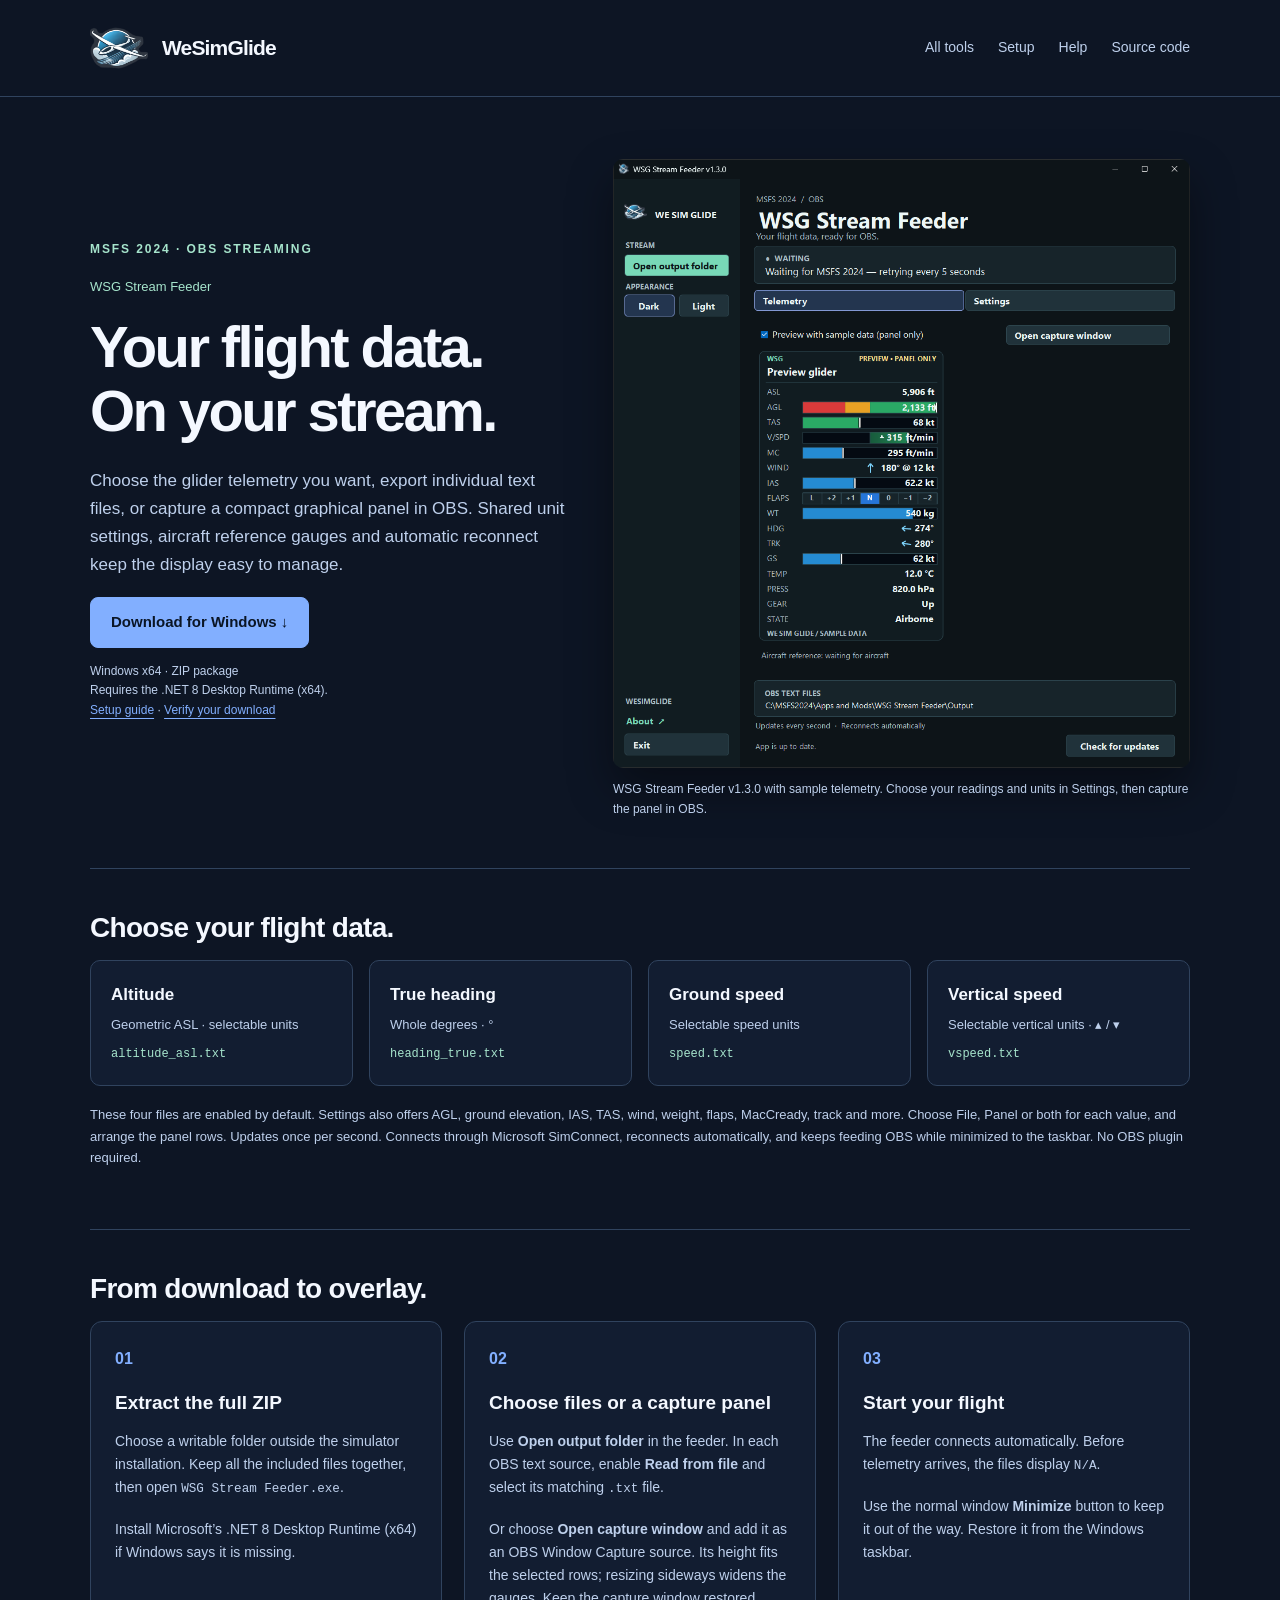
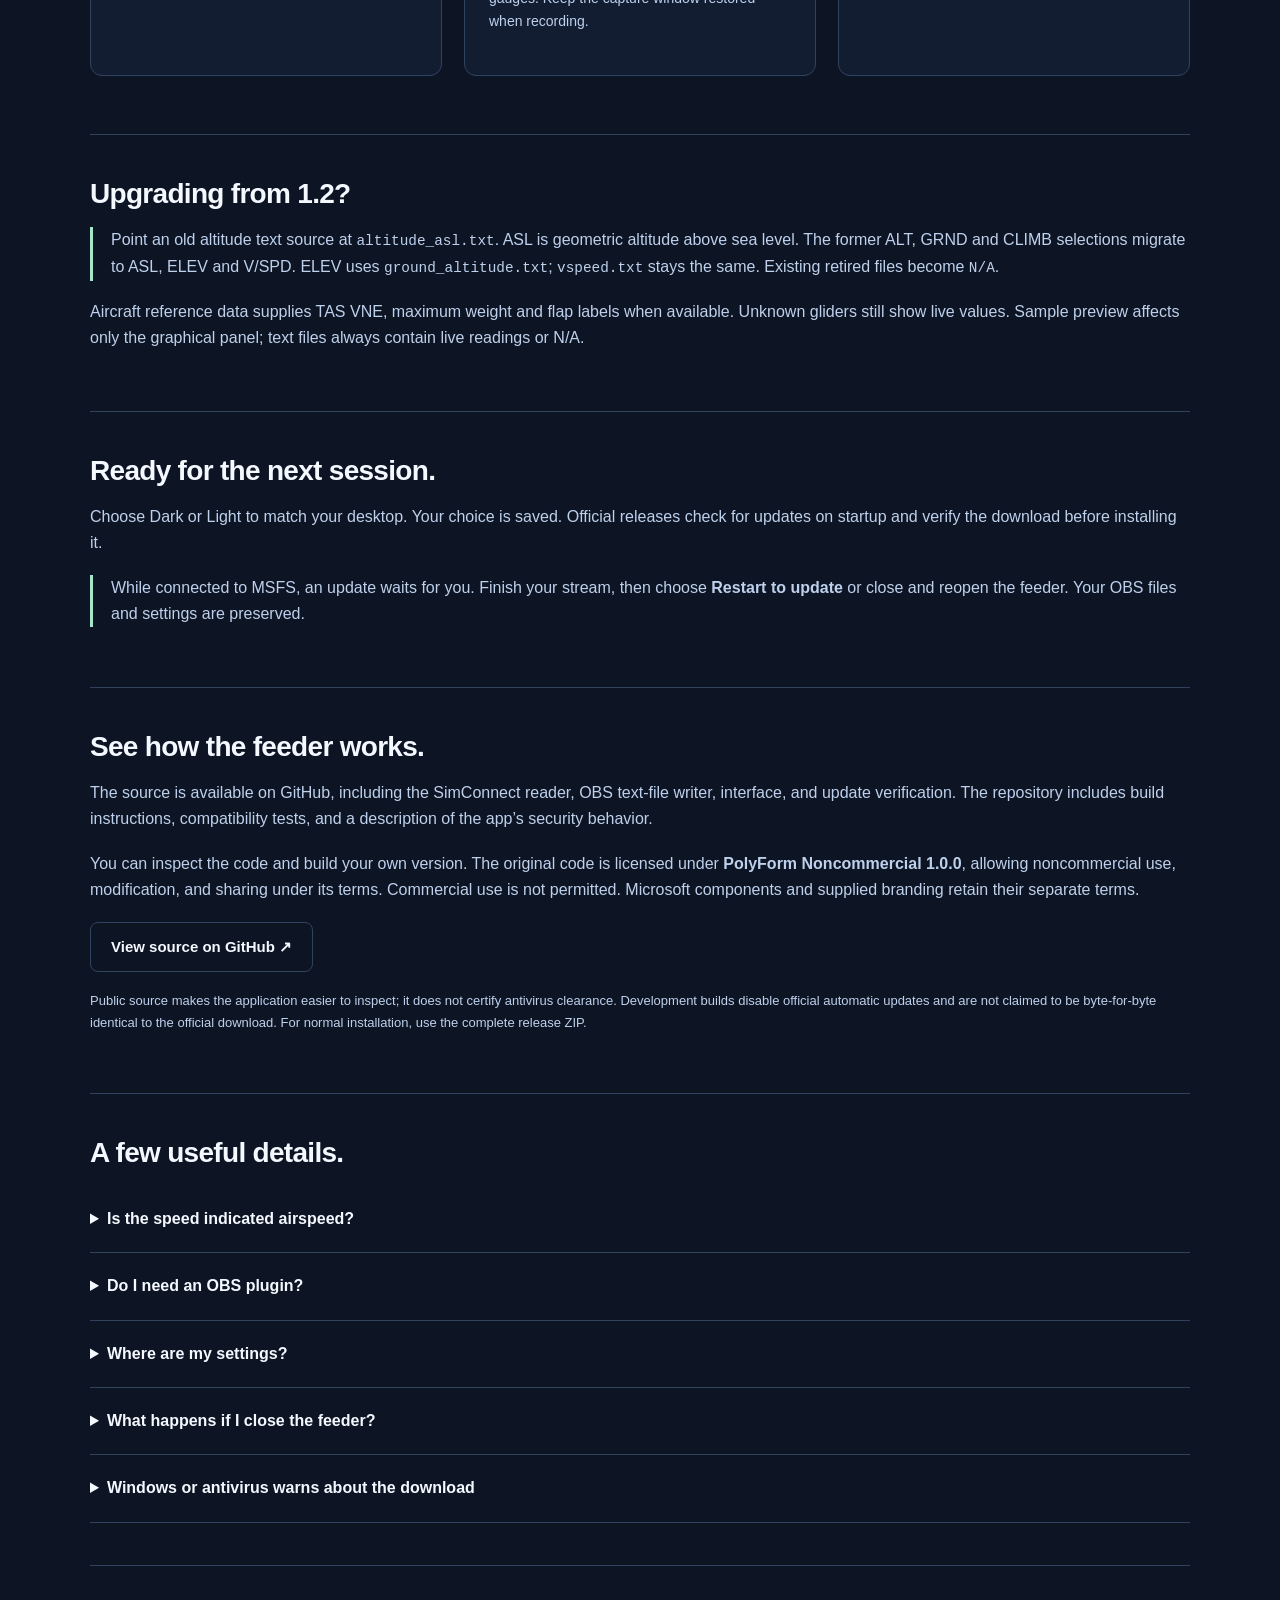
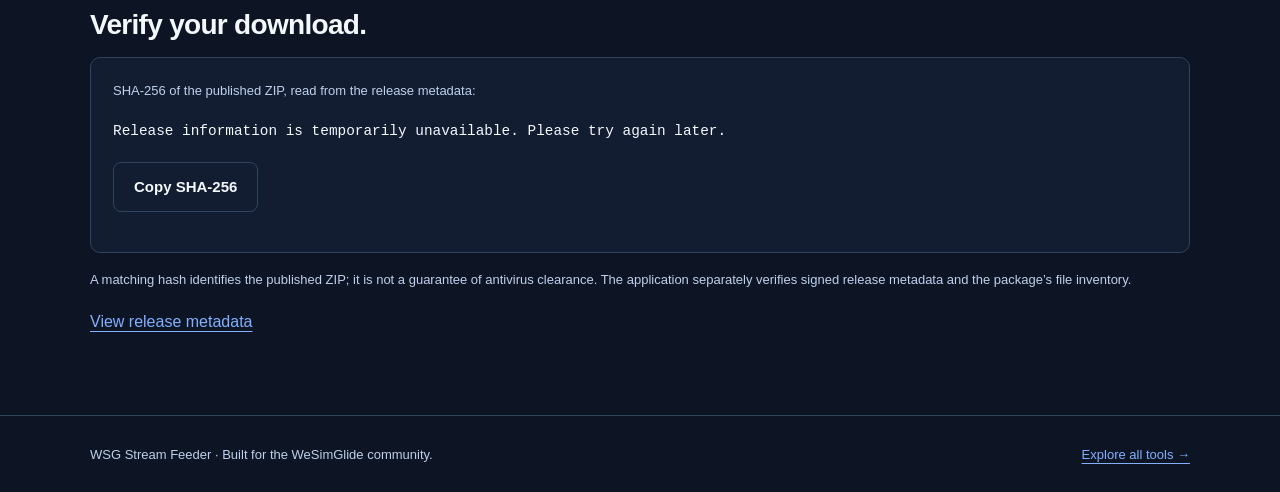
==== web/WSG-Stream-Feeder.html @ 8b00c579 "Refresh website screenshot for WSG Stream Feeder 1.3.0" ====
<!doctype html>
<html lang="en">
<head>
  <meta charset="utf-8"><meta name="viewport" content="width=device-width,initial-scale=1">
  <meta name="description" content="WSG Stream Feeder reads selectable MSFS 2024 glider telemetry for OBS text files or a compact capture panel. Windows x64, Dark/Light themes, and signed automatic updates.">
  <meta name="theme-color" content="#0d1524"><title>WSG Stream Feeder · WeSimGlide</title>
  <link rel="stylesheet" href="tools.css"><script src="feeder.js" defer></script>
</head>
<body>
  <a class="skip" href="#main">Skip to content</a>
  <header><div class="wrap topbar"><a class="brand" href="https://wesimglide.org/"><img src="assets/wsg-logo.png" alt="" width="58" height="46">WeSimGlide</a><nav class="nav" aria-label="Main"><a href="index.html">All tools</a><a href="#setup">Setup</a><a href="#help">Help</a><a href="#source">Source code</a></nav></div></header>
  <main id="main" class="wrap">
    <section class="hero"><div><p class="eyebrow">MSFS 2024 · OBS streaming</p><p class="release" id="release-version">WSG Stream Feeder</p><h1>Your flight data.<br>On your stream.</h1><p class="lead">Choose the glider telemetry you want, export individual text files, or capture a compact graphical panel in OBS. Shared unit settings, aircraft reference gauges and automatic reconnect keep the display easy to manage.</p><a class="button" href="WSG-Stream-Feeder.zip" download>Download for Windows ↓</a><p class="download-meta">Windows x64 · <span id="release-size">ZIP package</span><br>Requires the .NET 8 Desktop Runtime (x64).<br><a href="#setup">Setup guide</a> · <a href="#verify">Verify your download</a></p></div><figure><img src="assets/wsg-stream-feeder.png" alt="WSG Stream Feeder v1.3.0 in dark mode displaying sample glider telemetry and gauges" width="1004" height="1060"><figcaption class="caption">WSG Stream Feeder v1.3.0 with sample telemetry. Choose your readings and units in Settings, then capture the panel in OBS.</figcaption></figure></section>
    <section class="section" aria-labelledby="values-title"><h2 id="values-title">Choose your flight data.</h2><div class="metrics"><div class="metric"><strong>Altitude</strong><span>Geometric ASL · selectable units</span><code>altitude_asl.txt</code></div><div class="metric"><strong>True heading</strong><span>Whole degrees · °</span><code>heading_true.txt</code></div><div class="metric"><strong>Ground speed</strong><span>Selectable speed units</span><code>speed.txt</code></div><div class="metric"><strong>Vertical speed</strong><span>Selectable vertical units · ▴ / ▾</span><code>vspeed.txt</code></div></div><p class="small" style="margin-top:18px">These four files are enabled by default. Settings also offers AGL, ground elevation, IAS, TAS, wind, weight, flaps, MacCready, track and more. Choose File, Panel or both for each value, and arrange the panel rows. Updates once per second. Connects through Microsoft SimConnect, reconnects automatically, and keeps feeding OBS while minimized to the taskbar. No OBS plugin required.</p></section>
    <section class="section" id="setup"><h2>From download to overlay.</h2><ol class="steps"><li><h3>Extract the full ZIP</h3><p>Choose a writable folder outside the simulator installation. Keep all the included files together, then open <code>WSG Stream Feeder.exe</code>.</p><p>Install Microsoft’s .NET 8 Desktop Runtime (x64) if Windows says it is missing.</p></li><li><h3>Choose files or a capture panel</h3><p>Use <strong>Open output folder</strong> in the feeder. In each OBS text source, enable <strong>Read from file</strong> and select its matching <code>.txt</code> file.</p><p>Or choose <strong>Open capture window</strong> and add it as an OBS Window Capture source. Its height fits the selected rows; resizing sideways widens the gauges. Keep the capture window restored when recording.</p></li><li><h3>Start your flight</h3><p>The feeder connects automatically. Before telemetry arrives, the files display <code>N/A</code>.</p><p>Use the normal window <strong>Minimize</strong> button to keep it out of the way. Restore it from the Windows taskbar.</p></li></ol></section>
    <section class="section"><h2>Upgrading from 1.2?</h2><p class="notice">Point an old altitude text source at <code>altitude_asl.txt</code>. ASL is geometric altitude above sea level. The former ALT, GRND and CLIMB selections migrate to ASL, ELEV and V/SPD. ELEV uses <code>ground_altitude.txt</code>; <code>vspeed.txt</code> stays the same. Existing retired files become <code>N/A</code>.</p><p class="muted">Aircraft reference data supplies TAS VNE, maximum weight and flap labels when available. Unknown gliders still show live values. Sample preview affects only the graphical panel; text files always contain live readings or N/A.</p></section>
    <section class="section"><h2>Ready for the next session.</h2><p class="muted">Choose Dark or Light to match your desktop. Your choice is saved. Official releases check for updates on startup and verify the download before installing it.</p><p class="notice">While connected to MSFS, an update waits for you. Finish your stream, then choose <strong>Restart to update</strong> or close and reopen the feeder. Your OBS files and settings are preserved.</p></section>
    <section class="section" id="source" aria-labelledby="source-title"><h2 id="source-title">See how the feeder works.</h2><p class="muted">The source is available on GitHub, including the SimConnect reader, OBS text-file writer, interface, and update verification. The repository includes build instructions, compatibility tests, and a description of the app’s security behavior.</p><p class="muted">You can inspect the code and build your own version. The original code is licensed under <strong>PolyForm Noncommercial 1.0.0</strong>, allowing noncommercial use, modification, and sharing under its terms. Commercial use is not permitted. Microsoft components and supplied branding retain their separate terms.</p><p><a class="button secondary" href="https://github.com/siglr/WSGStreamFeeder">View source on GitHub ↗</a></p><p class="small">Public source makes the application easier to inspect; it does not certify antivirus clearance. Development builds disable official automatic updates and are not claimed to be byte-for-byte identical to the official download. For normal installation, use the complete release ZIP.</p></section>
    <section class="section" id="help"><h2>A few useful details.</h2><details><summary>Is the speed indicated airspeed?</summary><p><code>speed.txt</code> is ground speed. IAS and TAS have their own selectable exports and gauges. Units are configurable. ASL is geometric altitude above sea level; heading is true, not magnetic.</p></details><details><summary>Do I need an OBS plugin?</summary><p>No. For individual text sources, enable <strong>Read from file</strong>, and select the matching files in the feeder’s Output folder.</p></details><details><summary>Where are my settings?</summary><p>Output defaults to an <code>Output</code> subfolder beside the EXE. For another location, copy <code>settings.example.json</code> to <code>settings.json</code> and edit <code>OutputDirectory</code>. Relative paths are resolved beside the application. Update the OBS file sources to match.</p></details><details><summary>What happens if I close the feeder?</summary><p>Exit stops telemetry and writes <code>N/A</code> to enabled files. Minimizing to the taskbar keeps it running. If MSFS closes, the feeder waits for it to return.</p></details><details><summary>Windows or antivirus warns about the download</summary><p>The application does not currently carry an Authenticode publisher certificate. Its signed updates verify release authenticity, but they do not provide Windows publisher reputation. Keep protection enabled, check the exact detection and release hash, and contact WeSimGlide if the file is flagged.</p></details></section>
    <section class="section" id="verify"><h2>Verify your download.</h2><div class="hash-box"><p class="small">SHA-256 of the published ZIP, read from the release metadata:</p><code id="release-hash">Release information is loading…</code><button class="button secondary" id="copy-hash" type="button" disabled>Copy SHA-256</button><p class="small" id="copy-status" aria-live="polite"></p></div><p class="small" style="margin-top:16px">A matching hash identifies the published ZIP; it is not a guarantee of antivirus clearance. The application separately verifies signed release metadata and the package’s file inventory.</p><p><a href="WSG-Stream-Feeder.version.json">View release metadata</a></p></section>
  </main>
  <footer><div class="wrap footer-inner"><p>WSG Stream Feeder · Built for the WeSimGlide community.</p><a href="index.html">Explore all tools →</a></div></footer>
</body></html>
---- web/tools.css ----
:root{color-scheme:dark;--bg:#0d1524;--panel:#121d31;--raised:#19273d;--text:#f4f8ff;--muted:#bed0ec;--line:#30435e;--blue:#82afff;--mint:#a6e4cc}*{box-sizing:border-box}body{margin:0;background:var(--bg);color:var(--text);font:16px/1.65 "Segoe UI",Arial,sans-serif}a{color:var(--blue);text-underline-offset:4px}a:hover{color:#b5d0ff}a:focus-visible,button:focus-visible,summary:focus-visible{outline:3px solid var(--mint);outline-offset:5px}button{font:inherit;cursor:pointer}.wrap{max-width:1160px;margin:auto;padding:0 30px}.skip{position:absolute;top:-80px;left:16px;padding:10px;background:var(--blue);color:var(--bg);z-index:5}.skip:focus{top:10px}header{border-bottom:1px solid var(--line)}.topbar{min-height:96px;display:flex;align-items:center;justify-content:space-between;gap:24px}.brand{display:flex;align-items:center;gap:14px;color:var(--text);font-size:21px;font-weight:700;letter-spacing:-.04em;text-decoration:none}.brand img{width:58px;height:46px;object-fit:contain}.nav{display:flex;gap:24px;font-size:14px}.nav a{text-decoration:none;color:var(--muted)}.intro{padding:64px 0 40px;max-width:850px}.eyebrow{text-transform:uppercase;letter-spacing:.16em;font-size:12px;font-weight:700;color:var(--mint);margin:0 0 16px}h1{font-size:clamp(36px,5vw,58px);line-height:1.1;letter-spacing:-.045em;margin:0 0 24px}h2{font-size:28px;line-height:1.2;letter-spacing:-.025em;margin:0 0 16px}h3{font-size:19px;margin:0 0 12px}p{margin:0 0 18px}.lead{font-size:18px;color:var(--muted);max-width:720px}.muted,.caption{color:var(--muted)}.tool-grid{display:grid;grid-template-columns:1fr 1fr;gap:26px;padding-bottom:60px}.tool{border:1px solid var(--line);border-radius:16px;overflow:hidden;background:var(--panel);display:flex;flex-direction:column}.tool-image{background:#0a111d;padding:22px;display:flex;align-items:center;justify-content:center;aspect-ratio:1.32}.tool-image img{width:100%;height:100%;max-height:350px;object-fit:contain;filter:drop-shadow(0 14px 20px #0005)}.tool-copy{padding:28px;display:flex;flex-direction:column;flex:1}.tool-copy h2{font-size:27px}.tool-copy p{color:var(--muted)}.tool-copy .button{align-self:flex-start;margin-top:auto}.tag{display:inline-block;font-size:11px;font-weight:700;color:var(--mint);letter-spacing:.09em;text-transform:uppercase;margin-bottom:14px}.button{display:inline-flex;align-items:center;justify-content:center;gap:8px;background:var(--blue);border:1px solid var(--blue);border-radius:8px;padding:12px 20px;color:#0a1525;font-size:15px;font-weight:700;text-decoration:none}.button:hover{background:#a2c4ff;color:#0a1525}.button.secondary{background:transparent;color:var(--text);border-color:var(--line)}.button.secondary:hover{background:var(--raised)}.hero{display:grid;grid-template-columns:1fr 1.2fr;gap:42px;align-items:center;padding:62px 0 48px}.hero h1{font-size:clamp(36px,4.7vw,58px)}.hero .lead{font-size:17px}.hero figure{margin:0;min-width:0}.hero img{display:block;width:100%;height:auto;border-radius:10px;box-shadow:0 20px 45px #0006}.caption{font-size:12px;margin:12px 0 0}.release{font-size:13px;color:var(--mint);margin-bottom:18px}.download-meta{font-size:12px;margin-top:14px;color:var(--muted)}.section{padding:42px 0;border-top:1px solid var(--line)}.metrics{display:grid;grid-template-columns:repeat(4,1fr);gap:16px}.metric{background:var(--panel);border:1px solid var(--line);border-radius:10px;padding:20px}.metric strong{display:block;color:var(--text);font-size:17px}.metric span{display:block;color:var(--muted);font-size:13px;margin:4px 0}.metric code{color:var(--mint);font-size:12px}.steps{display:grid;grid-template-columns:repeat(3,1fr);gap:22px;list-style:none;padding:0;counter-reset:step}.steps li{padding:24px;border:1px solid var(--line);border-radius:12px;background:var(--panel);counter-increment:step}.steps li:before{content:"0" counter(step);display:block;color:var(--blue);font-weight:700;margin-bottom:14px}.steps p{font-size:14px;color:var(--muted)}code{font-family:Consolas,monospace;font-size:.9em;overflow-wrap:anywhere}details{border-bottom:1px solid var(--line)}summary{cursor:pointer;padding:20px 0;font-weight:600}details p{color:var(--muted);max-width:880px;padding:0 0 10px}.hash-box{padding:22px;background:var(--panel);border:1px solid var(--line);border-radius:10px}.hash-box code{display:block;margin:12px 0 18px;overflow-wrap:anywhere}.small{font-size:13px;color:var(--muted)}footer{border-top:1px solid var(--line);padding:28px 0;margin-top:20px;color:var(--muted);font-size:13px}.footer-inner{display:flex;justify-content:space-between;gap:24px}.footer-inner p{margin:0}.notice{border-left:3px solid var(--mint);padding-left:18px;color:var(--muted)}@media(max-width:850px){.hero{grid-template-columns:1fr;gap:30px}.hero figure{max-width:720px}.metrics{grid-template-columns:repeat(2,1fr)}.tool-image{padding:12px}.tool-copy{padding:22px}.steps{gap:14px}.steps li{padding:18px}}@media(max-width:620px){.wrap{padding:0 20px}.topbar{min-height:84px;gap:12px;flex-wrap:wrap;padding:12px 20px}.brand{font-size:19px}.brand img{width:44px;height:36px}.nav{gap:16px;font-size:12px}.intro{padding:42px 0 26px}.tool-grid,.steps{grid-template-columns:1fr}.tool-image{aspect-ratio:auto;padding:20px;min-height:220px}.tool-image img{max-height:330px}.hero{padding-top:40px}.footer-inner{display:block}.footer-inner a{display:inline-block;margin-top:12px}.metric{padding:14px}.metrics{gap:10px}.metric strong{font-size:15px}h2{font-size:25px}}
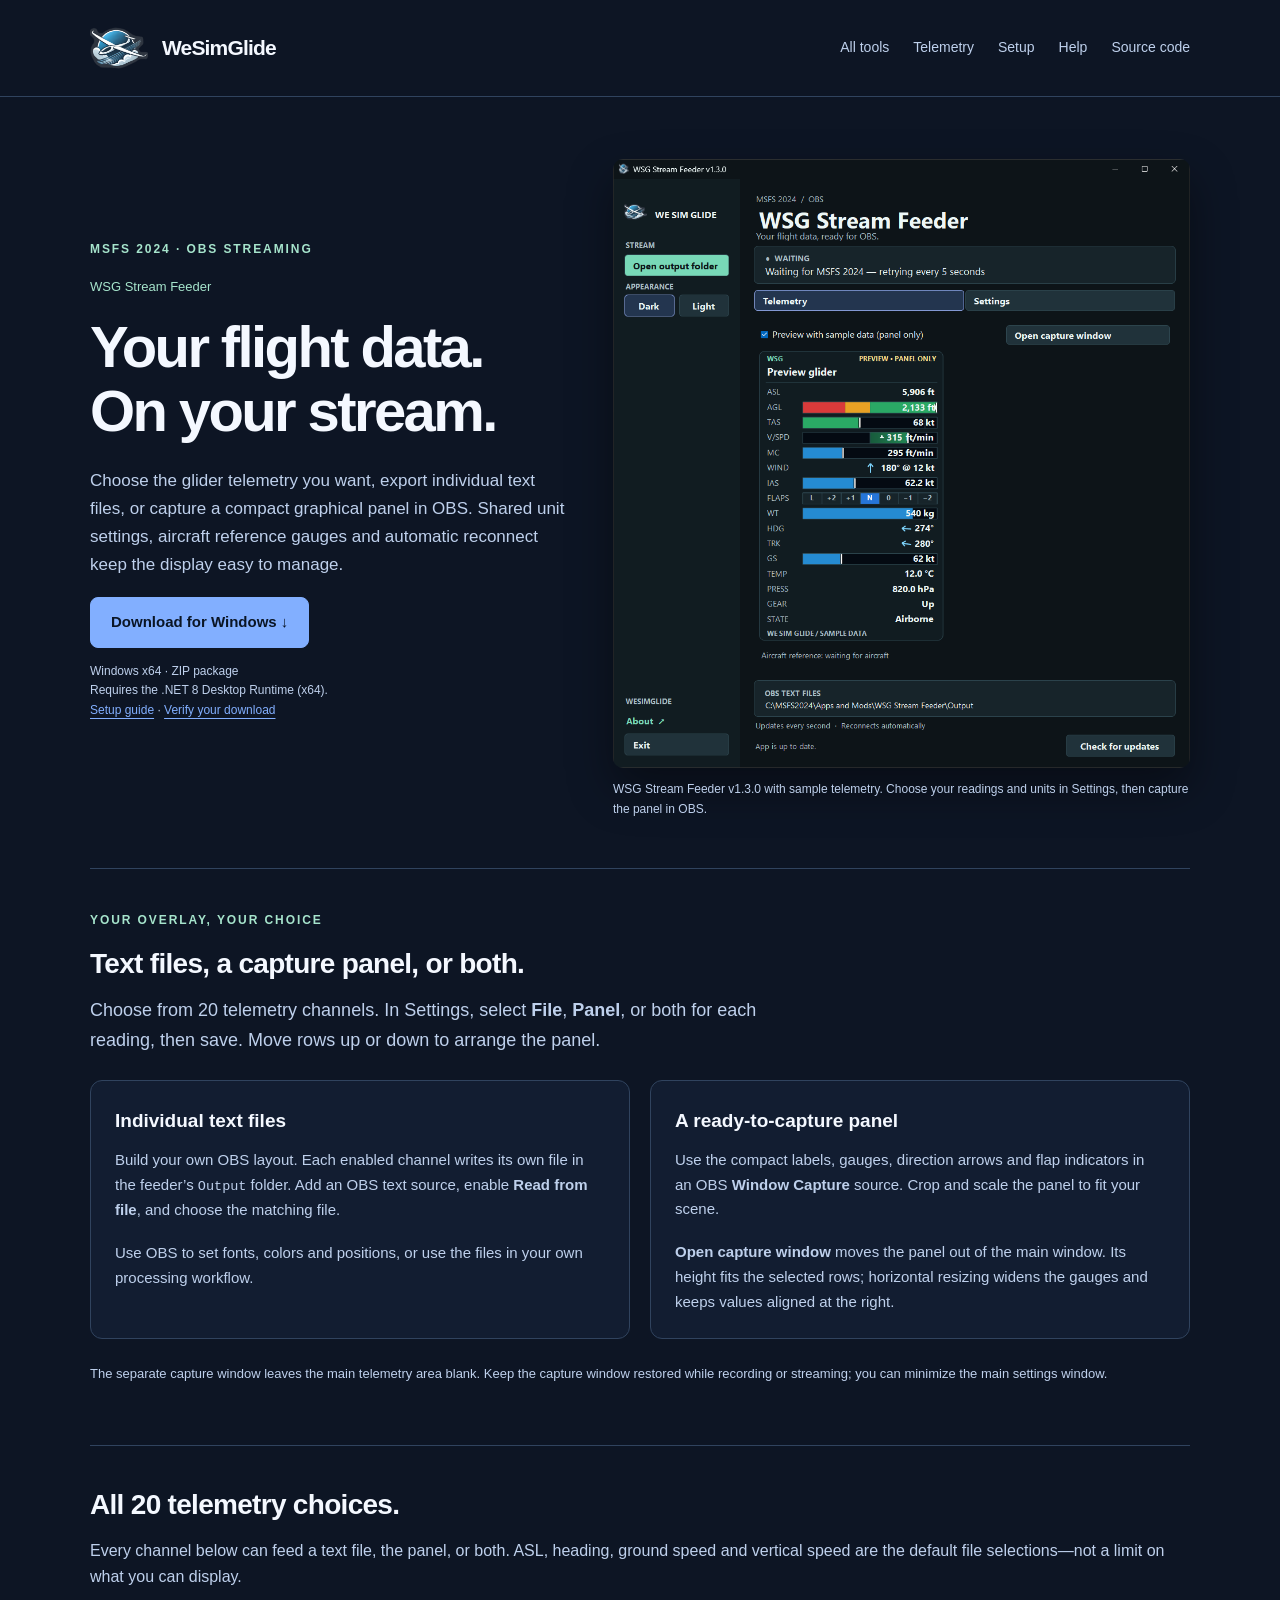
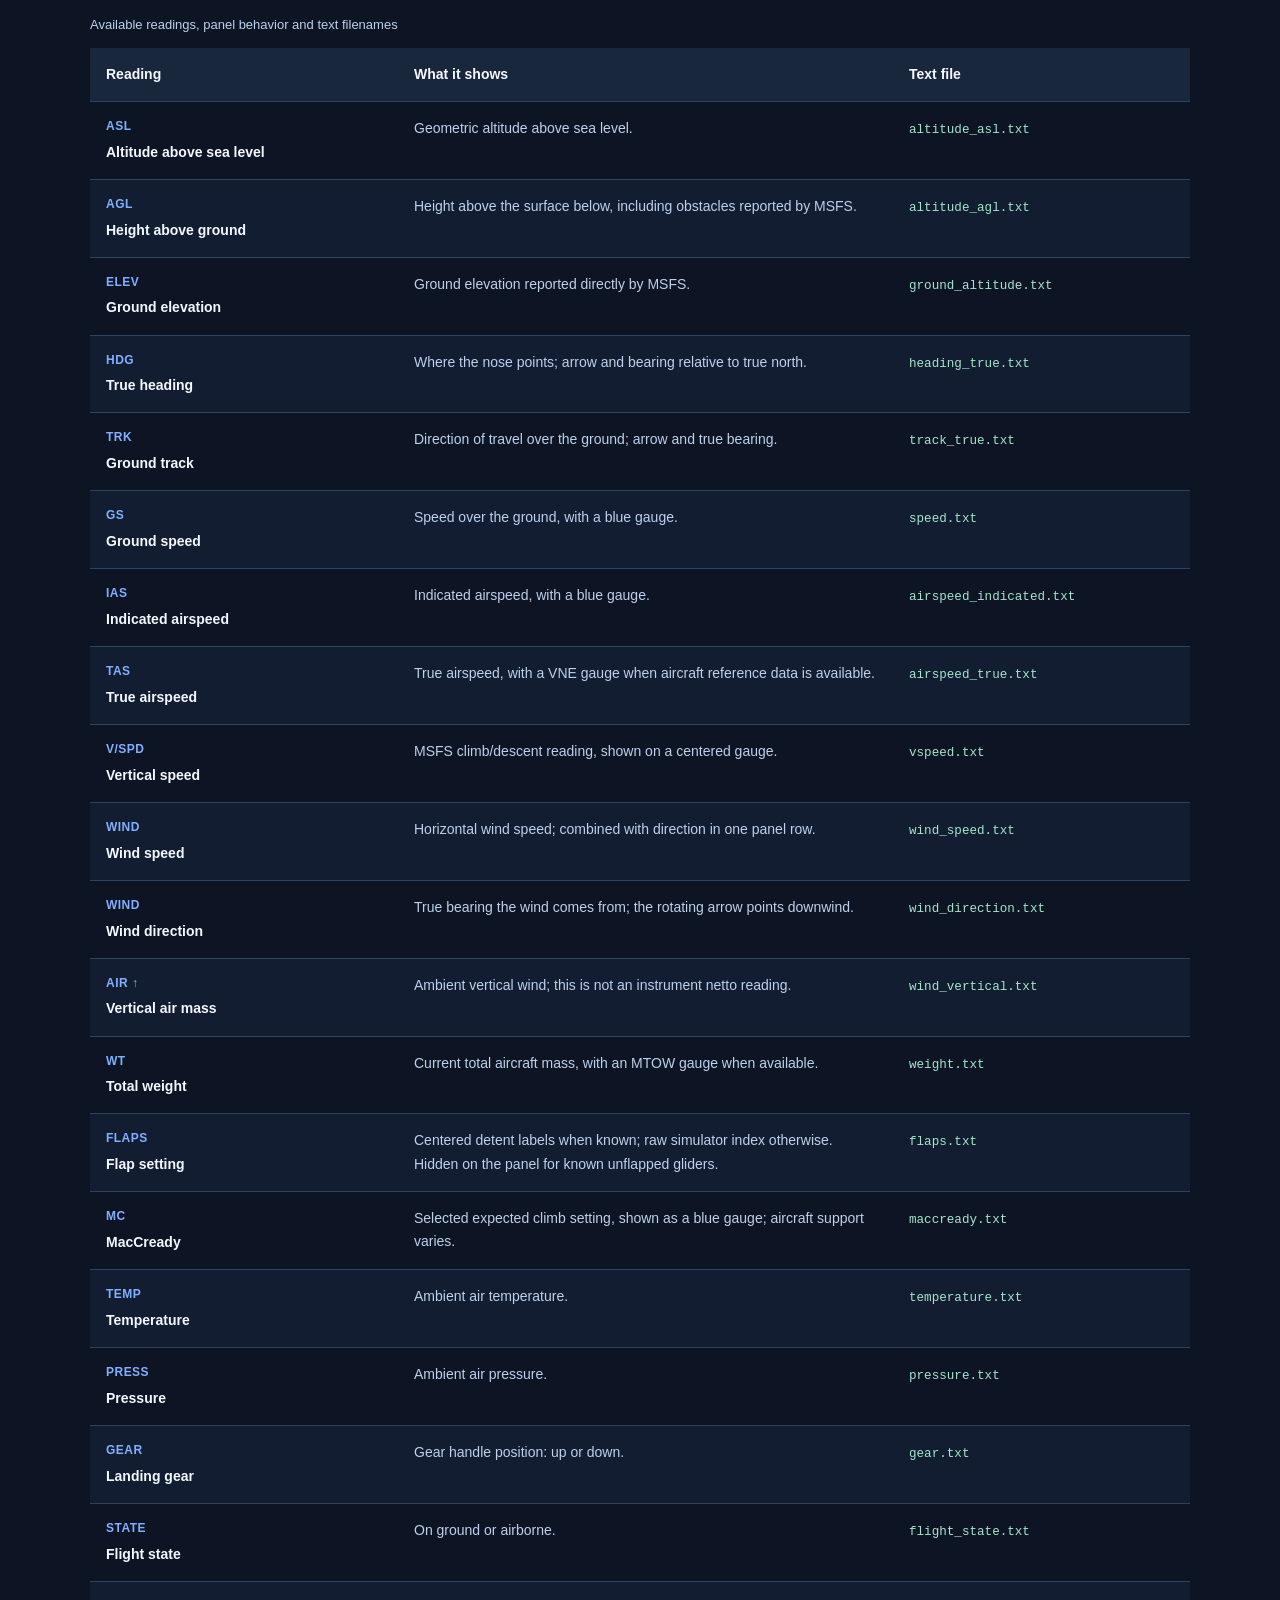
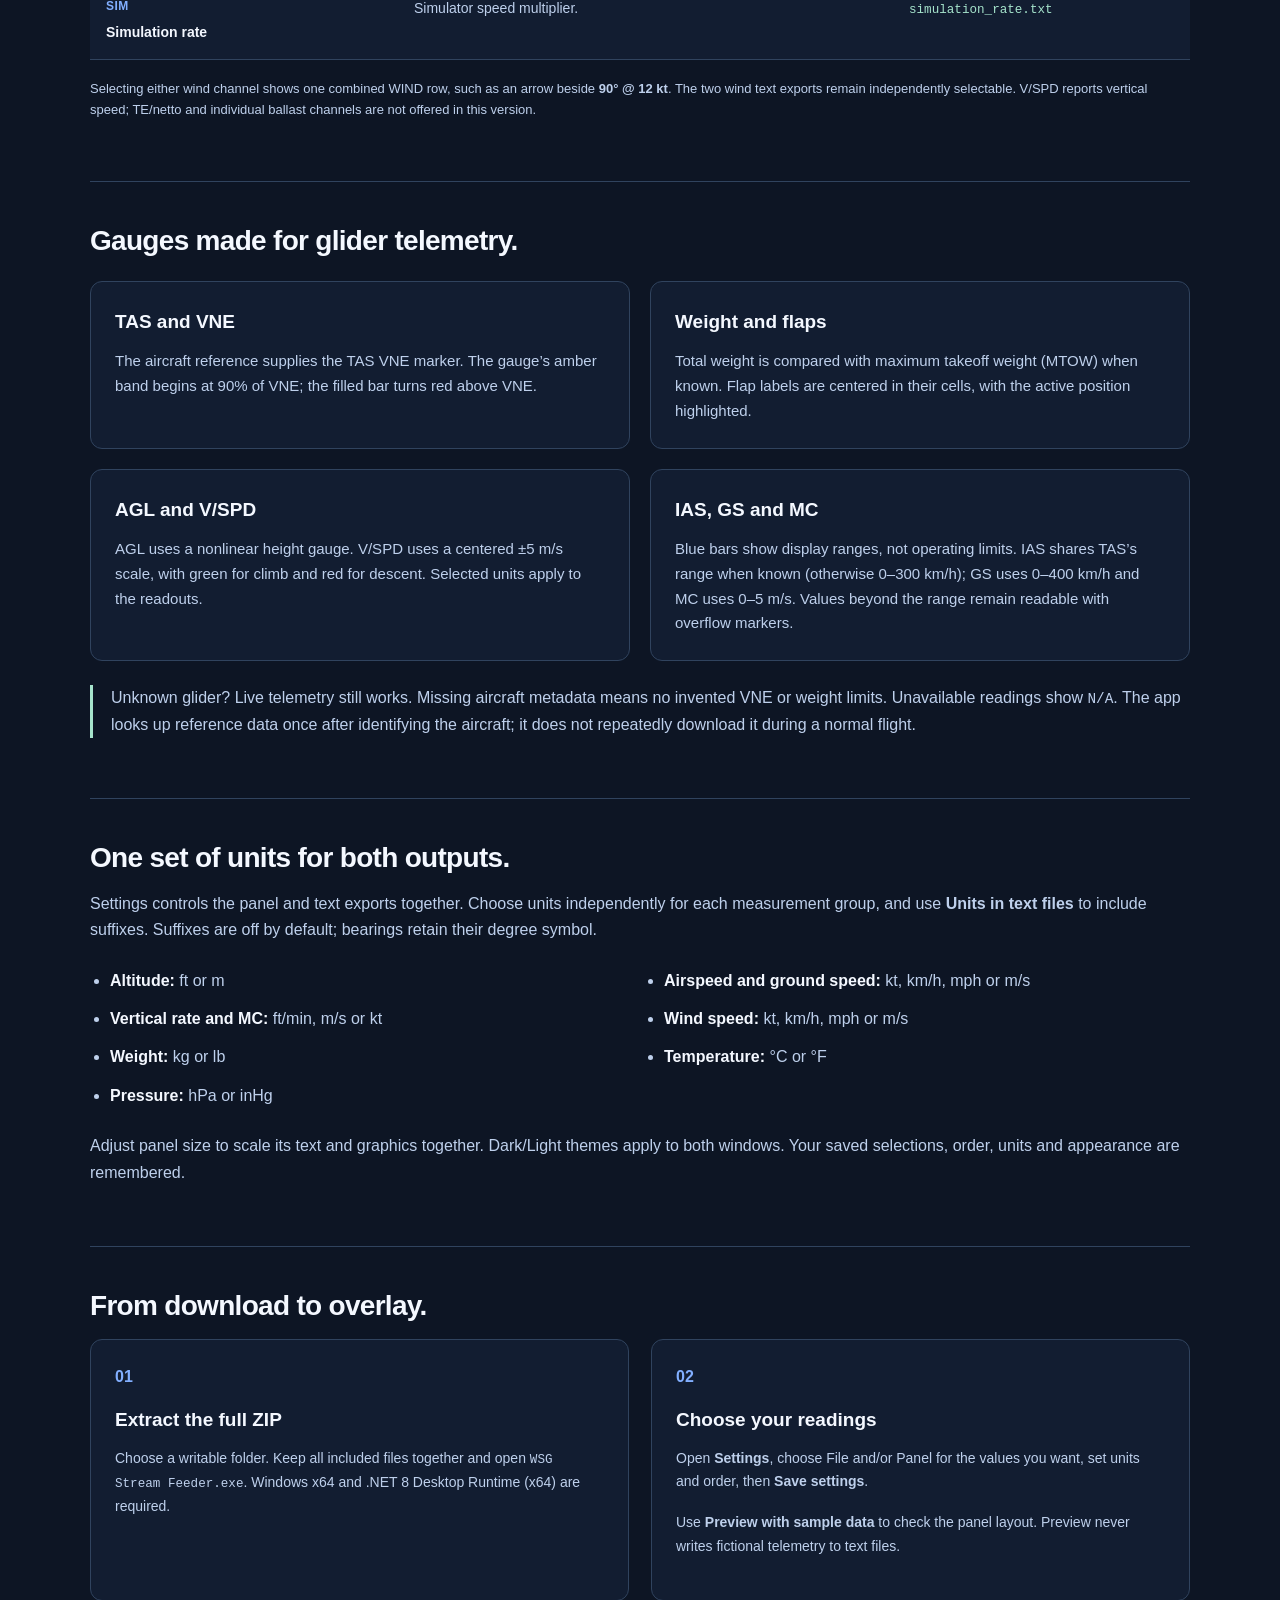
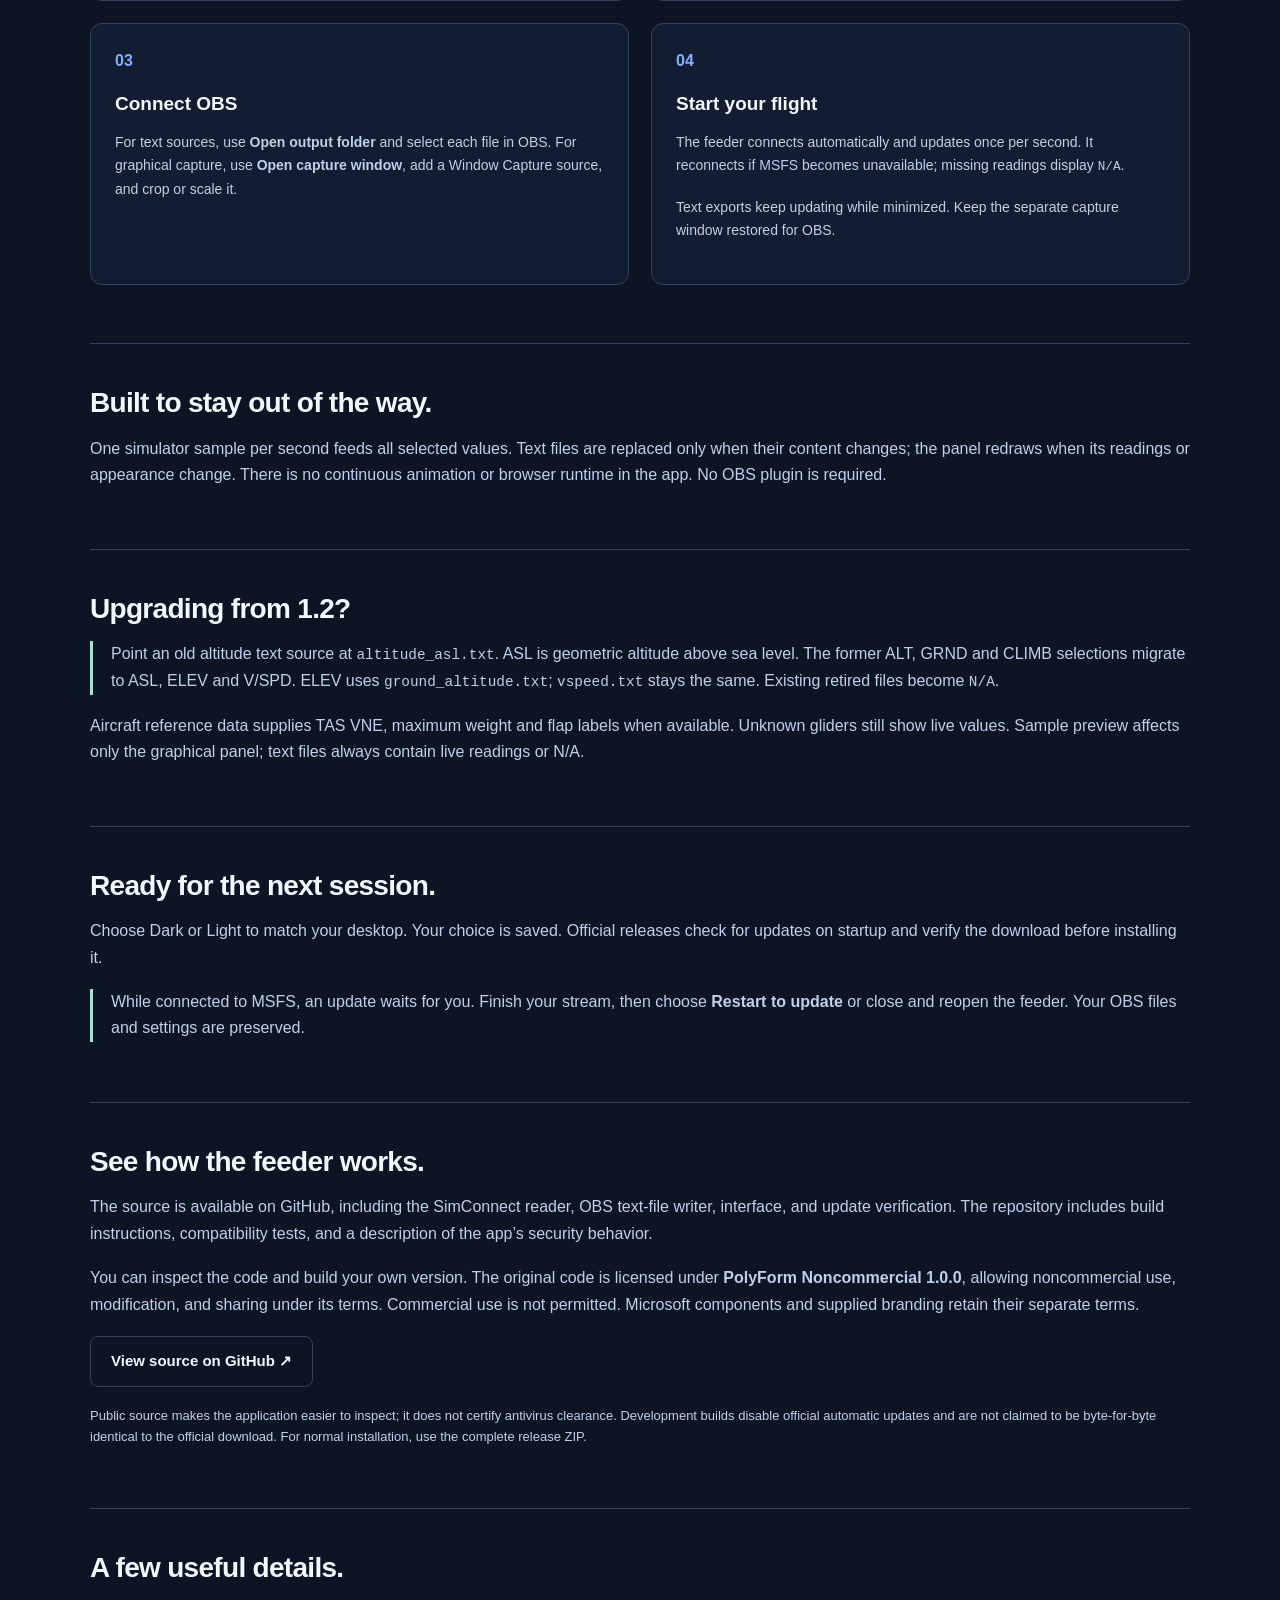
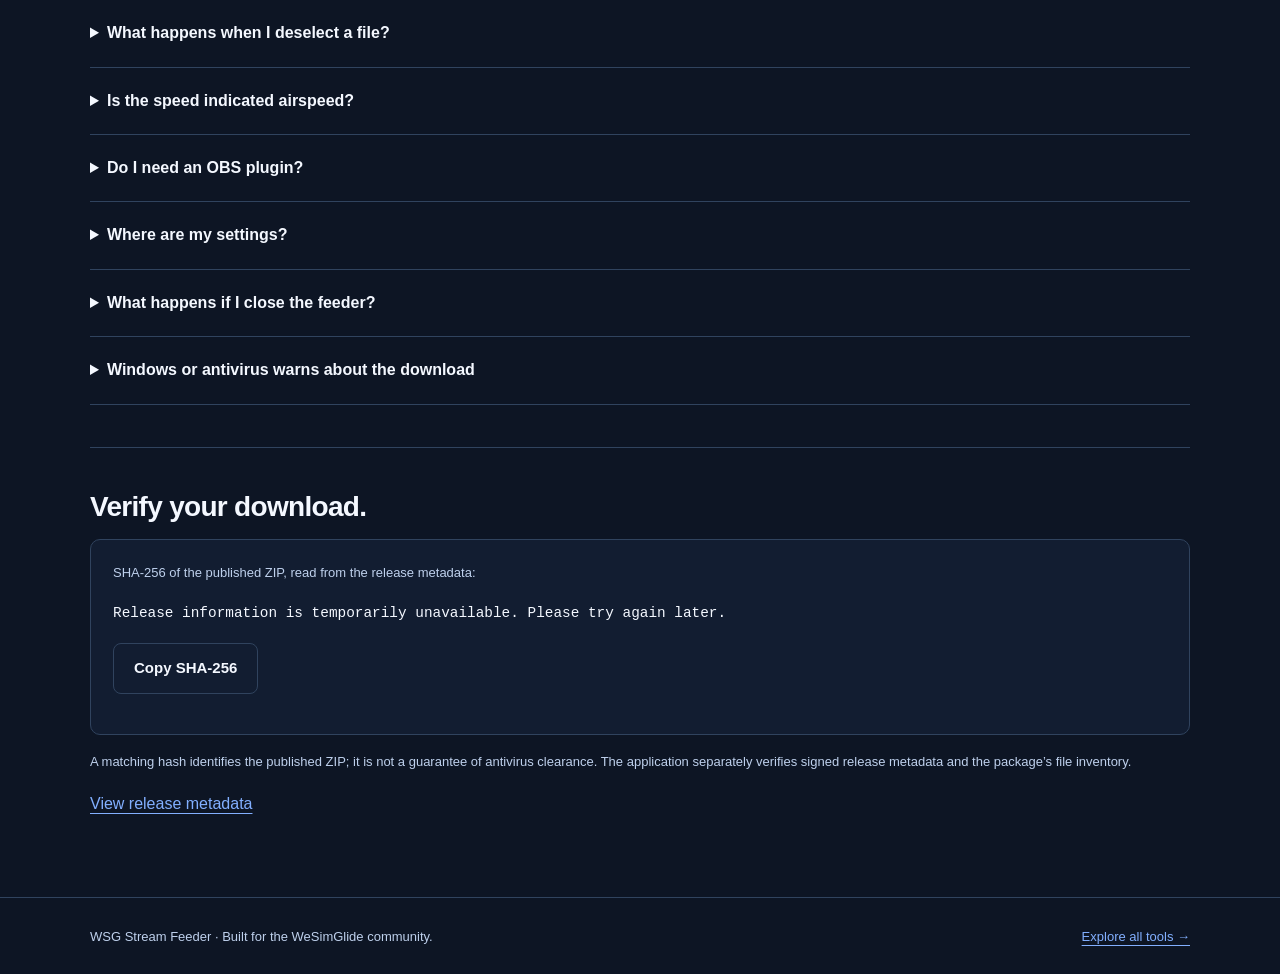
==== commit 80d673bb: "Document all telemetry choices and synchronize website assets" ====
--- a/web/WSG-Stream-Feeder.html
+++ b/web/WSG-Stream-Feeder.html
@@ -6,17 +6,85 @@
   <meta name="theme-color" content="#0d1524"><title>WSG Stream Feeder · WeSimGlide</title>
   <link rel="stylesheet" href="tools.css"><script src="feeder.js" defer></script>
 </head>
-<body>
+<body class="feeder-page">
   <a class="skip" href="#main">Skip to content</a>
-  <header><div class="wrap topbar"><a class="brand" href="https://wesimglide.org/"><img src="assets/wsg-logo.png" alt="" width="58" height="46">WeSimGlide</a><nav class="nav" aria-label="Main"><a href="index.html">All tools</a><a href="#setup">Setup</a><a href="#help">Help</a><a href="#source">Source code</a></nav></div></header>
+  <header><div class="wrap topbar"><a class="brand" href="https://wesimglide.org/"><img src="assets/wsg-logo.png" alt="" width="58" height="46">WeSimGlide</a><nav class="nav" aria-label="Main"><a href="index.html">All tools</a><a href="#telemetry">Telemetry</a><a href="#setup">Setup</a><a href="#help">Help</a><a href="#source">Source code</a></nav></div></header>
   <main id="main" class="wrap">
     <section class="hero"><div><p class="eyebrow">MSFS 2024 · OBS streaming</p><p class="release" id="release-version">WSG Stream Feeder</p><h1>Your flight data.<br>On your stream.</h1><p class="lead">Choose the glider telemetry you want, export individual text files, or capture a compact graphical panel in OBS. Shared unit settings, aircraft reference gauges and automatic reconnect keep the display easy to manage.</p><a class="button" href="WSG-Stream-Feeder.zip" download>Download for Windows ↓</a><p class="download-meta">Windows x64 · <span id="release-size">ZIP package</span><br>Requires the .NET 8 Desktop Runtime (x64).<br><a href="#setup">Setup guide</a> · <a href="#verify">Verify your download</a></p></div><figure><img src="assets/wsg-stream-feeder.png" alt="WSG Stream Feeder v1.3.0 in dark mode displaying sample glider telemetry and gauges" width="1004" height="1060"><figcaption class="caption">WSG Stream Feeder v1.3.0 with sample telemetry. Choose your readings and units in Settings, then capture the panel in OBS.</figcaption></figure></section>
-    <section class="section" aria-labelledby="values-title"><h2 id="values-title">Choose your flight data.</h2><div class="metrics"><div class="metric"><strong>Altitude</strong><span>Geometric ASL · selectable units</span><code>altitude_asl.txt</code></div><div class="metric"><strong>True heading</strong><span>Whole degrees · °</span><code>heading_true.txt</code></div><div class="metric"><strong>Ground speed</strong><span>Selectable speed units</span><code>speed.txt</code></div><div class="metric"><strong>Vertical speed</strong><span>Selectable vertical units · ▴ / ▾</span><code>vspeed.txt</code></div></div><p class="small" style="margin-top:18px">These four files are enabled by default. Settings also offers AGL, ground elevation, IAS, TAS, wind, weight, flaps, MacCready, track and more. Choose File, Panel or both for each value, and arrange the panel rows. Updates once per second. Connects through Microsoft SimConnect, reconnects automatically, and keeps feeding OBS while minimized to the taskbar. No OBS plugin required.</p></section>
-    <section class="section" id="setup"><h2>From download to overlay.</h2><ol class="steps"><li><h3>Extract the full ZIP</h3><p>Choose a writable folder outside the simulator installation. Keep all the included files together, then open <code>WSG Stream Feeder.exe</code>.</p><p>Install Microsoft’s .NET 8 Desktop Runtime (x64) if Windows says it is missing.</p></li><li><h3>Choose files or a capture panel</h3><p>Use <strong>Open output folder</strong> in the feeder. In each OBS text source, enable <strong>Read from file</strong> and select its matching <code>.txt</code> file.</p><p>Or choose <strong>Open capture window</strong> and add it as an OBS Window Capture source. Its height fits the selected rows; resizing sideways widens the gauges. Keep the capture window restored when recording.</p></li><li><h3>Start your flight</h3><p>The feeder connects automatically. Before telemetry arrives, the files display <code>N/A</code>.</p><p>Use the normal window <strong>Minimize</strong> button to keep it out of the way. Restore it from the Windows taskbar.</p></li></ol></section>
+    <section class="section" id="outputs" aria-labelledby="outputs-title">
+      <p class="eyebrow">Your overlay, your choice</p>
+      <h2 id="outputs-title">Text files, a capture panel, or both.</h2>
+      <p class="lead">Choose from 20 telemetry channels. In Settings, select <strong>File</strong>, <strong>Panel</strong>, or both for each reading, then save. Move rows up or down to arrange the panel.</p>
+      <div class="output-options">
+        <article class="feature-card"><h3>Individual text files</h3><p>Build your own OBS layout. Each enabled channel writes its own file in the feeder’s <code>Output</code> folder. Add an OBS text source, enable <strong>Read from file</strong>, and choose the matching file.</p><p>Use OBS to set fonts, colors and positions, or use the files in your own processing workflow.</p></article>
+        <article class="feature-card"><h3>A ready-to-capture panel</h3><p>Use the compact labels, gauges, direction arrows and flap indicators in an OBS <strong>Window Capture</strong> source. Crop and scale the panel to fit your scene.</p><p><strong>Open capture window</strong> moves the panel out of the main window. Its height fits the selected rows; horizontal resizing widens the gauges and keeps values aligned at the right.</p></article>
+      </div>
+      <p class="small">The separate capture window leaves the main telemetry area blank. Keep the capture window restored while recording or streaming; you can minimize the main settings window.</p>
+    </section>
+    <section class="section" id="telemetry" aria-labelledby="values-title">
+      <h2 id="values-title">All 20 telemetry choices.</h2>
+      <p class="muted">Every channel below can feed a text file, the panel, or both. ASL, heading, ground speed and vertical speed are the default file selections—not a limit on what you can display.</p>
+      <div class="telemetry-table-wrap"><table class="telemetry-table">
+        <caption>Available readings, panel behavior and text filenames</caption>
+        <thead><tr><th scope="col">Reading</th><th scope="col">What it shows</th><th scope="col">Text file</th></tr></thead>
+        <tbody>
+            <tr><th scope="row"><span class="telemetry-label">ASL</span>Altitude above sea level</th><td>Geometric altitude above sea level.</td><td><code>altitude_asl.txt</code></td></tr>
+            <tr><th scope="row"><span class="telemetry-label">AGL</span>Height above ground</th><td>Height above the surface below, including obstacles reported by MSFS.</td><td><code>altitude_agl.txt</code></td></tr>
+            <tr><th scope="row"><span class="telemetry-label">ELEV</span>Ground elevation</th><td>Ground elevation reported directly by MSFS.</td><td><code>ground_altitude.txt</code></td></tr>
+            <tr><th scope="row"><span class="telemetry-label">HDG</span>True heading</th><td>Where the nose points; arrow and bearing relative to true north.</td><td><code>heading_true.txt</code></td></tr>
+            <tr><th scope="row"><span class="telemetry-label">TRK</span>Ground track</th><td>Direction of travel over the ground; arrow and true bearing.</td><td><code>track_true.txt</code></td></tr>
+            <tr><th scope="row"><span class="telemetry-label">GS</span>Ground speed</th><td>Speed over the ground, with a blue gauge.</td><td><code>speed.txt</code></td></tr>
+            <tr><th scope="row"><span class="telemetry-label">IAS</span>Indicated airspeed</th><td>Indicated airspeed, with a blue gauge.</td><td><code>airspeed_indicated.txt</code></td></tr>
+            <tr><th scope="row"><span class="telemetry-label">TAS</span>True airspeed</th><td>True airspeed, with a VNE gauge when aircraft reference data is available.</td><td><code>airspeed_true.txt</code></td></tr>
+            <tr><th scope="row"><span class="telemetry-label">V/SPD</span>Vertical speed</th><td>MSFS climb/descent reading, shown on a centered gauge.</td><td><code>vspeed.txt</code></td></tr>
+            <tr><th scope="row"><span class="telemetry-label">WIND</span>Wind speed</th><td>Horizontal wind speed; combined with direction in one panel row.</td><td><code>wind_speed.txt</code></td></tr>
+            <tr><th scope="row"><span class="telemetry-label">WIND</span>Wind direction</th><td>True bearing the wind comes from; the rotating arrow points downwind.</td><td><code>wind_direction.txt</code></td></tr>
+            <tr><th scope="row"><span class="telemetry-label">AIR ↑</span>Vertical air mass</th><td>Ambient vertical wind; this is not an instrument netto reading.</td><td><code>wind_vertical.txt</code></td></tr>
+            <tr><th scope="row"><span class="telemetry-label">WT</span>Total weight</th><td>Current total aircraft mass, with an MTOW gauge when available.</td><td><code>weight.txt</code></td></tr>
+            <tr><th scope="row"><span class="telemetry-label">FLAPS</span>Flap setting</th><td>Centered detent labels when known; raw simulator index otherwise. Hidden on the panel for known unflapped gliders.</td><td><code>flaps.txt</code></td></tr>
+            <tr><th scope="row"><span class="telemetry-label">MC</span>MacCready</th><td>Selected expected climb setting, shown as a blue gauge; aircraft support varies.</td><td><code>maccready.txt</code></td></tr>
+            <tr><th scope="row"><span class="telemetry-label">TEMP</span>Temperature</th><td>Ambient air temperature.</td><td><code>temperature.txt</code></td></tr>
+            <tr><th scope="row"><span class="telemetry-label">PRESS</span>Pressure</th><td>Ambient air pressure.</td><td><code>pressure.txt</code></td></tr>
+            <tr><th scope="row"><span class="telemetry-label">GEAR</span>Landing gear</th><td>Gear handle position: up or down.</td><td><code>gear.txt</code></td></tr>
+            <tr><th scope="row"><span class="telemetry-label">STATE</span>Flight state</th><td>On ground or airborne.</td><td><code>flight_state.txt</code></td></tr>
+            <tr><th scope="row"><span class="telemetry-label">SIM</span>Simulation rate</th><td>Simulator speed multiplier.</td><td><code>simulation_rate.txt</code></td></tr>
+        </tbody>
+      </table></div>
+      <p class="small">Selecting either wind channel shows one combined WIND row, such as an arrow beside <strong>90° @ 12 kt</strong>. The two wind text exports remain independently selectable. V/SPD reports vertical speed; TE/netto and individual ballast channels are not offered in this version.</p>
+    </section>
+    <section class="section" id="gauges" aria-labelledby="gauges-title">
+      <h2 id="gauges-title">Gauges made for glider telemetry.</h2>
+      <div class="gauge-grid">
+        <article class="feature-card"><h3>TAS and VNE</h3><p>The aircraft reference supplies the TAS VNE marker. The gauge’s amber band begins at 90% of VNE; the filled bar turns red above VNE.</p></article>
+        <article class="feature-card"><h3>Weight and flaps</h3><p>Total weight is compared with maximum takeoff weight (MTOW) when known. Flap labels are centered in their cells, with the active position highlighted.</p></article>
+        <article class="feature-card"><h3>AGL and V/SPD</h3><p>AGL uses a nonlinear height gauge. V/SPD uses a centered ±5 m/s scale, with green for climb and red for descent. Selected units apply to the readouts.</p></article>
+        <article class="feature-card"><h3>IAS, GS and MC</h3><p>Blue bars show display ranges, not operating limits. IAS shares TAS’s range when known (otherwise 0–300 km/h); GS uses 0–400 km/h and MC uses 0–5 m/s. Values beyond the range remain readable with overflow markers.</p></article>
+      </div>
+      <p class="notice">Unknown glider? Live telemetry still works. Missing aircraft metadata means no invented VNE or weight limits. Unavailable readings show <code>N/A</code>. The app looks up reference data once after identifying the aircraft; it does not repeatedly download it during a normal flight.</p>
+    </section>
+    <section class="section" id="units" aria-labelledby="units-title">
+      <h2 id="units-title">One set of units for both outputs.</h2>
+      <p class="muted">Settings controls the panel and text exports together. Choose units independently for each measurement group, and use <strong>Units in text files</strong> to include suffixes. Suffixes are off by default; bearings retain their degree symbol.</p>
+      <ul class="unit-list">
+        <li><strong>Altitude:</strong> ft or m</li><li><strong>Airspeed and ground speed:</strong> kt, km/h, mph or m/s</li>
+        <li><strong>Vertical rate and MC:</strong> ft/min, m/s or kt</li><li><strong>Wind speed:</strong> kt, km/h, mph or m/s</li>
+        <li><strong>Weight:</strong> kg or lb</li><li><strong>Temperature:</strong> °C or °F</li><li><strong>Pressure:</strong> hPa or inHg</li>
+      </ul>
+      <p class="muted">Adjust panel size to scale its text and graphics together. Dark/Light themes apply to both windows. Your saved selections, order, units and appearance are remembered.</p>
+    </section>
+    <section class="section" id="setup"><h2>From download to overlay.</h2>
+      <ol class="steps feeder-steps">
+        <li><h3>Extract the full ZIP</h3><p>Choose a writable folder. Keep all included files together and open <code>WSG Stream Feeder.exe</code>. Windows x64 and .NET 8 Desktop Runtime (x64) are required.</p></li>
+        <li><h3>Choose your readings</h3><p>Open <strong>Settings</strong>, choose File and/or Panel for the values you want, set units and order, then <strong>Save settings</strong>.</p><p>Use <strong>Preview with sample data</strong> to check the panel layout. Preview never writes fictional telemetry to text files.</p></li>
+        <li><h3>Connect OBS</h3><p>For text sources, use <strong>Open output folder</strong> and select each file in OBS. For graphical capture, use <strong>Open capture window</strong>, add a Window Capture source, and crop or scale it.</p></li>
+        <li><h3>Start your flight</h3><p>The feeder connects automatically and updates once per second. It reconnects if MSFS becomes unavailable; missing readings display <code>N/A</code>.</p><p>Text exports keep updating while minimized. Keep the separate capture window restored for OBS.</p></li>
+      </ol>
+    </section>
+    <section class="section" aria-labelledby="performance-title"><h2 id="performance-title">Built to stay out of the way.</h2><p class="muted">One simulator sample per second feeds all selected values. Text files are replaced only when their content changes; the panel redraws when its readings or appearance change. There is no continuous animation or browser runtime in the app. No OBS plugin is required.</p></section>
     <section class="section"><h2>Upgrading from 1.2?</h2><p class="notice">Point an old altitude text source at <code>altitude_asl.txt</code>. ASL is geometric altitude above sea level. The former ALT, GRND and CLIMB selections migrate to ASL, ELEV and V/SPD. ELEV uses <code>ground_altitude.txt</code>; <code>vspeed.txt</code> stays the same. Existing retired files become <code>N/A</code>.</p><p class="muted">Aircraft reference data supplies TAS VNE, maximum weight and flap labels when available. Unknown gliders still show live values. Sample preview affects only the graphical panel; text files always contain live readings or N/A.</p></section>
     <section class="section"><h2>Ready for the next session.</h2><p class="muted">Choose Dark or Light to match your desktop. Your choice is saved. Official releases check for updates on startup and verify the download before installing it.</p><p class="notice">While connected to MSFS, an update waits for you. Finish your stream, then choose <strong>Restart to update</strong> or close and reopen the feeder. Your OBS files and settings are preserved.</p></section>
     <section class="section" id="source" aria-labelledby="source-title"><h2 id="source-title">See how the feeder works.</h2><p class="muted">The source is available on GitHub, including the SimConnect reader, OBS text-file writer, interface, and update verification. The repository includes build instructions, compatibility tests, and a description of the app’s security behavior.</p><p class="muted">You can inspect the code and build your own version. The original code is licensed under <strong>PolyForm Noncommercial 1.0.0</strong>, allowing noncommercial use, modification, and sharing under its terms. Commercial use is not permitted. Microsoft components and supplied branding retain their separate terms.</p><p><a class="button secondary" href="https://github.com/siglr/WSGStreamFeeder">View source on GitHub ↗</a></p><p class="small">Public source makes the application easier to inspect; it does not certify antivirus clearance. Development builds disable official automatic updates and are not claimed to be byte-for-byte identical to the official download. For normal installation, use the complete release ZIP.</p></section>
-    <section class="section" id="help"><h2>A few useful details.</h2><details><summary>Is the speed indicated airspeed?</summary><p><code>speed.txt</code> is ground speed. IAS and TAS have their own selectable exports and gauges. Units are configurable. ASL is geometric altitude above sea level; heading is true, not magnetic.</p></details><details><summary>Do I need an OBS plugin?</summary><p>No. For individual text sources, enable <strong>Read from file</strong>, and select the matching files in the feeder’s Output folder.</p></details><details><summary>Where are my settings?</summary><p>Output defaults to an <code>Output</code> subfolder beside the EXE. For another location, copy <code>settings.example.json</code> to <code>settings.json</code> and edit <code>OutputDirectory</code>. Relative paths are resolved beside the application. Update the OBS file sources to match.</p></details><details><summary>What happens if I close the feeder?</summary><p>Exit stops telemetry and writes <code>N/A</code> to enabled files. Minimizing to the taskbar keeps it running. If MSFS closes, the feeder waits for it to return.</p></details><details><summary>Windows or antivirus warns about the download</summary><p>The application does not currently carry an Authenticode publisher certificate. Its signed updates verify release authenticity, but they do not provide Windows publisher reputation. Keep protection enabled, check the exact detection and release hash, and contact WeSimGlide if the file is flagged.</p></details></section>
+    <section class="section" id="help"><h2>A few useful details.</h2><details><summary>What happens when I deselect a file?</summary><p>An existing file for that telemetry is set to <code>N/A</code> so OBS cannot keep displaying a stale number. A file that was never enabled is not created. Unrelated files are left alone.</p></details><details><summary>Is the speed indicated airspeed?</summary><p><code>speed.txt</code> is ground speed. IAS and TAS have their own selectable exports and gauges. Units are configurable. ASL is geometric altitude above sea level; heading is true, not magnetic.</p></details><details><summary>Do I need an OBS plugin?</summary><p>No. For individual text sources, enable <strong>Read from file</strong>, and select the matching files in the feeder’s Output folder.</p></details><details><summary>Where are my settings?</summary><p>Telemetry selections, order and units are saved from the <strong>Settings</strong> tab. Output defaults to an <code>Output</code> subfolder beside the EXE. For another location, copy <code>settings.example.json</code> to <code>settings.json</code> and edit <code>OutputDirectory</code>. Relative paths are resolved beside the application. Update the OBS file sources to match.</p></details><details><summary>What happens if I close the feeder?</summary><p>Exit stops telemetry and writes <code>N/A</code> to enabled files. Minimizing the main window keeps telemetry and text files running. Closing the main app also closes the capture window; closing only the capture window returns the panel to the main window. If MSFS closes, the feeder waits for it to return.</p></details><details><summary>Windows or antivirus warns about the download</summary><p>The application does not currently carry an Authenticode publisher certificate. Its signed updates verify release authenticity, but they do not provide Windows publisher reputation. Keep protection enabled, check the exact detection and release hash, and contact WeSimGlide if the file is flagged.</p></details></section>
     <section class="section" id="verify"><h2>Verify your download.</h2><div class="hash-box"><p class="small">SHA-256 of the published ZIP, read from the release metadata:</p><code id="release-hash">Release information is loading…</code><button class="button secondary" id="copy-hash" type="button" disabled>Copy SHA-256</button><p class="small" id="copy-status" aria-live="polite"></p></div><p class="small" style="margin-top:16px">A matching hash identifies the published ZIP; it is not a guarantee of antivirus clearance. The application separately verifies signed release metadata and the package’s file inventory.</p><p><a href="WSG-Stream-Feeder.version.json">View release metadata</a></p></section>
   </main>
   <footer><div class="wrap footer-inner"><p>WSG Stream Feeder · Built for the WeSimGlide community.</p><a href="index.html">Explore all tools →</a></div></footer>
--- a/web/tools.css
+++ b/web/tools.css
@@ -1 +1,15 @@
 :root{color-scheme:dark;--bg:#0d1524;--panel:#121d31;--raised:#19273d;--text:#f4f8ff;--muted:#bed0ec;--line:#30435e;--blue:#82afff;--mint:#a6e4cc}*{box-sizing:border-box}body{margin:0;background:var(--bg);color:var(--text);font:16px/1.65 "Segoe UI",Arial,sans-serif}a{color:var(--blue);text-underline-offset:4px}a:hover{color:#b5d0ff}a:focus-visible,button:focus-visible,summary:focus-visible{outline:3px solid var(--mint);outline-offset:5px}button{font:inherit;cursor:pointer}.wrap{max-width:1160px;margin:auto;padding:0 30px}.skip{position:absolute;top:-80px;left:16px;padding:10px;background:var(--blue);color:var(--bg);z-index:5}.skip:focus{top:10px}header{border-bottom:1px solid var(--line)}.topbar{min-height:96px;display:flex;align-items:center;justify-content:space-between;gap:24px}.brand{display:flex;align-items:center;gap:14px;color:var(--text);font-size:21px;font-weight:700;letter-spacing:-.04em;text-decoration:none}.brand img{width:58px;height:46px;object-fit:contain}.nav{display:flex;gap:24px;font-size:14px}.nav a{text-decoration:none;color:var(--muted)}.intro{padding:64px 0 40px;max-width:850px}.eyebrow{text-transform:uppercase;letter-spacing:.16em;font-size:12px;font-weight:700;color:var(--mint);margin:0 0 16px}h1{font-size:clamp(36px,5vw,58px);line-height:1.1;letter-spacing:-.045em;margin:0 0 24px}h2{font-size:28px;line-height:1.2;letter-spacing:-.025em;margin:0 0 16px}h3{font-size:19px;margin:0 0 12px}p{margin:0 0 18px}.lead{font-size:18px;color:var(--muted);max-width:720px}.muted,.caption{color:var(--muted)}.tool-grid{display:grid;grid-template-columns:1fr 1fr;gap:26px;padding-bottom:60px}.tool{border:1px solid var(--line);border-radius:16px;overflow:hidden;background:var(--panel);display:flex;flex-direction:column}.tool-image{background:#0a111d;padding:22px;display:flex;align-items:center;justify-content:center;aspect-ratio:1.32}.tool-image img{width:100%;height:100%;max-height:350px;object-fit:contain;filter:drop-shadow(0 14px 20px #0005)}.tool-copy{padding:28px;display:flex;flex-direction:column;flex:1}.tool-copy h2{font-size:27px}.tool-copy p{color:var(--muted)}.tool-copy .button{align-self:flex-start;margin-top:auto}.tag{display:inline-block;font-size:11px;font-weight:700;color:var(--mint);letter-spacing:.09em;text-transform:uppercase;margin-bottom:14px}.button{display:inline-flex;align-items:center;justify-content:center;gap:8px;background:var(--blue);border:1px solid var(--blue);border-radius:8px;padding:12px 20px;color:#0a1525;font-size:15px;font-weight:700;text-decoration:none}.button:hover{background:#a2c4ff;color:#0a1525}.button.secondary{background:transparent;color:var(--text);border-color:var(--line)}.button.secondary:hover{background:var(--raised)}.hero{display:grid;grid-template-columns:1fr 1.2fr;gap:42px;align-items:center;padding:62px 0 48px}.hero h1{font-size:clamp(36px,4.7vw,58px)}.hero .lead{font-size:17px}.hero figure{margin:0;min-width:0}.hero img{display:block;width:100%;height:auto;border-radius:10px;box-shadow:0 20px 45px #0006}.caption{font-size:12px;margin:12px 0 0}.release{font-size:13px;color:var(--mint);margin-bottom:18px}.download-meta{font-size:12px;margin-top:14px;color:var(--muted)}.section{padding:42px 0;border-top:1px solid var(--line)}.metrics{display:grid;grid-template-columns:repeat(4,1fr);gap:16px}.metric{background:var(--panel);border:1px solid var(--line);border-radius:10px;padding:20px}.metric strong{display:block;color:var(--text);font-size:17px}.metric span{display:block;color:var(--muted);font-size:13px;margin:4px 0}.metric code{color:var(--mint);font-size:12px}.steps{display:grid;grid-template-columns:repeat(3,1fr);gap:22px;list-style:none;padding:0;counter-reset:step}.steps li{padding:24px;border:1px solid var(--line);border-radius:12px;background:var(--panel);counter-increment:step}.steps li:before{content:"0" counter(step);display:block;color:var(--blue);font-weight:700;margin-bottom:14px}.steps p{font-size:14px;color:var(--muted)}code{font-family:Consolas,monospace;font-size:.9em;overflow-wrap:anywhere}details{border-bottom:1px solid var(--line)}summary{cursor:pointer;padding:20px 0;font-weight:600}details p{color:var(--muted);max-width:880px;padding:0 0 10px}.hash-box{padding:22px;background:var(--panel);border:1px solid var(--line);border-radius:10px}.hash-box code{display:block;margin:12px 0 18px;overflow-wrap:anywhere}.small{font-size:13px;color:var(--muted)}footer{border-top:1px solid var(--line);padding:28px 0;margin-top:20px;color:var(--muted);font-size:13px}.footer-inner{display:flex;justify-content:space-between;gap:24px}.footer-inner p{margin:0}.notice{border-left:3px solid var(--mint);padding-left:18px;color:var(--muted)}@media(max-width:850px){.hero{grid-template-columns:1fr;gap:30px}.hero figure{max-width:720px}.metrics{grid-template-columns:repeat(2,1fr)}.tool-image{padding:12px}.tool-copy{padding:22px}.steps{gap:14px}.steps li{padding:18px}}@media(max-width:620px){.wrap{padding:0 20px}.topbar{min-height:84px;gap:12px;flex-wrap:wrap;padding:12px 20px}.brand{font-size:19px}.brand img{width:44px;height:36px}.nav{gap:16px;font-size:12px}.intro{padding:42px 0 26px}.tool-grid,.steps{grid-template-columns:1fr}.tool-image{aspect-ratio:auto;padding:20px;min-height:220px}.tool-image img{max-height:330px}.hero{padding-top:40px}.footer-inner{display:block}.footer-inner a{display:inline-block;margin-top:12px}.metric{padding:14px}.metrics{gap:10px}.metric strong{font-size:15px}h2{font-size:25px}}
+
+/* WSG Stream Feeder: selectable telemetry and output guide. */
+.feeder-page .output-options,.feeder-page .gauge-grid{display:grid;grid-template-columns:repeat(2,minmax(0,1fr));gap:20px;margin:24px 0}
+.feeder-page .feature-card{padding:24px;background:var(--panel);border:1px solid var(--line);border-radius:12px;min-width:0}
+.feeder-page .feature-card p{font-size:15px;color:var(--muted)}.feeder-page .feature-card p:last-child{margin-bottom:0}
+.feeder-page .telemetry-table{width:100%;border-collapse:collapse;table-layout:fixed;margin:24px 0 18px;font-size:14px}
+.feeder-page .telemetry-table caption{text-align:left;color:var(--muted);font-size:13px;padding-bottom:12px}
+.feeder-page .telemetry-table th,.feeder-page .telemetry-table td{text-align:left;vertical-align:top;padding:15px 16px;border-bottom:1px solid var(--line);overflow-wrap:anywhere}
+.feeder-page .telemetry-table thead{background:var(--raised)}.feeder-page .telemetry-table th:first-child{width:28%}.feeder-page .telemetry-table th:last-child{width:27%}
+.feeder-page .telemetry-table tbody tr:nth-child(even){background:var(--panel)}.feeder-page .telemetry-table td{color:var(--muted)}
+.feeder-page .telemetry-table code{color:var(--mint)}.feeder-page .telemetry-label{display:block;color:var(--blue);font-size:12px;letter-spacing:.04em;margin-bottom:4px}
+.feeder-page .unit-list{display:grid;grid-template-columns:repeat(2,minmax(0,1fr));gap:12px 28px;padding-left:20px;color:var(--muted);margin:24px 0}
+.feeder-page .unit-list strong{color:var(--text)}.feeder-page .feeder-steps{grid-template-columns:repeat(2,minmax(0,1fr))}
+@media(max-width:620px){.feeder-page .output-options,.feeder-page .gauge-grid,.feeder-page .unit-list,.feeder-page .feeder-steps{grid-template-columns:1fr}.feeder-page .feature-card{padding:20px}.feeder-page .telemetry-table{font-size:12px}.feeder-page .telemetry-table th,.feeder-page .telemetry-table td{padding:12px 7px}.feeder-page .telemetry-table th:first-child{width:27%}.feeder-page .telemetry-table th:last-child{width:34%}.feeder-page .nav{flex-wrap:wrap}}
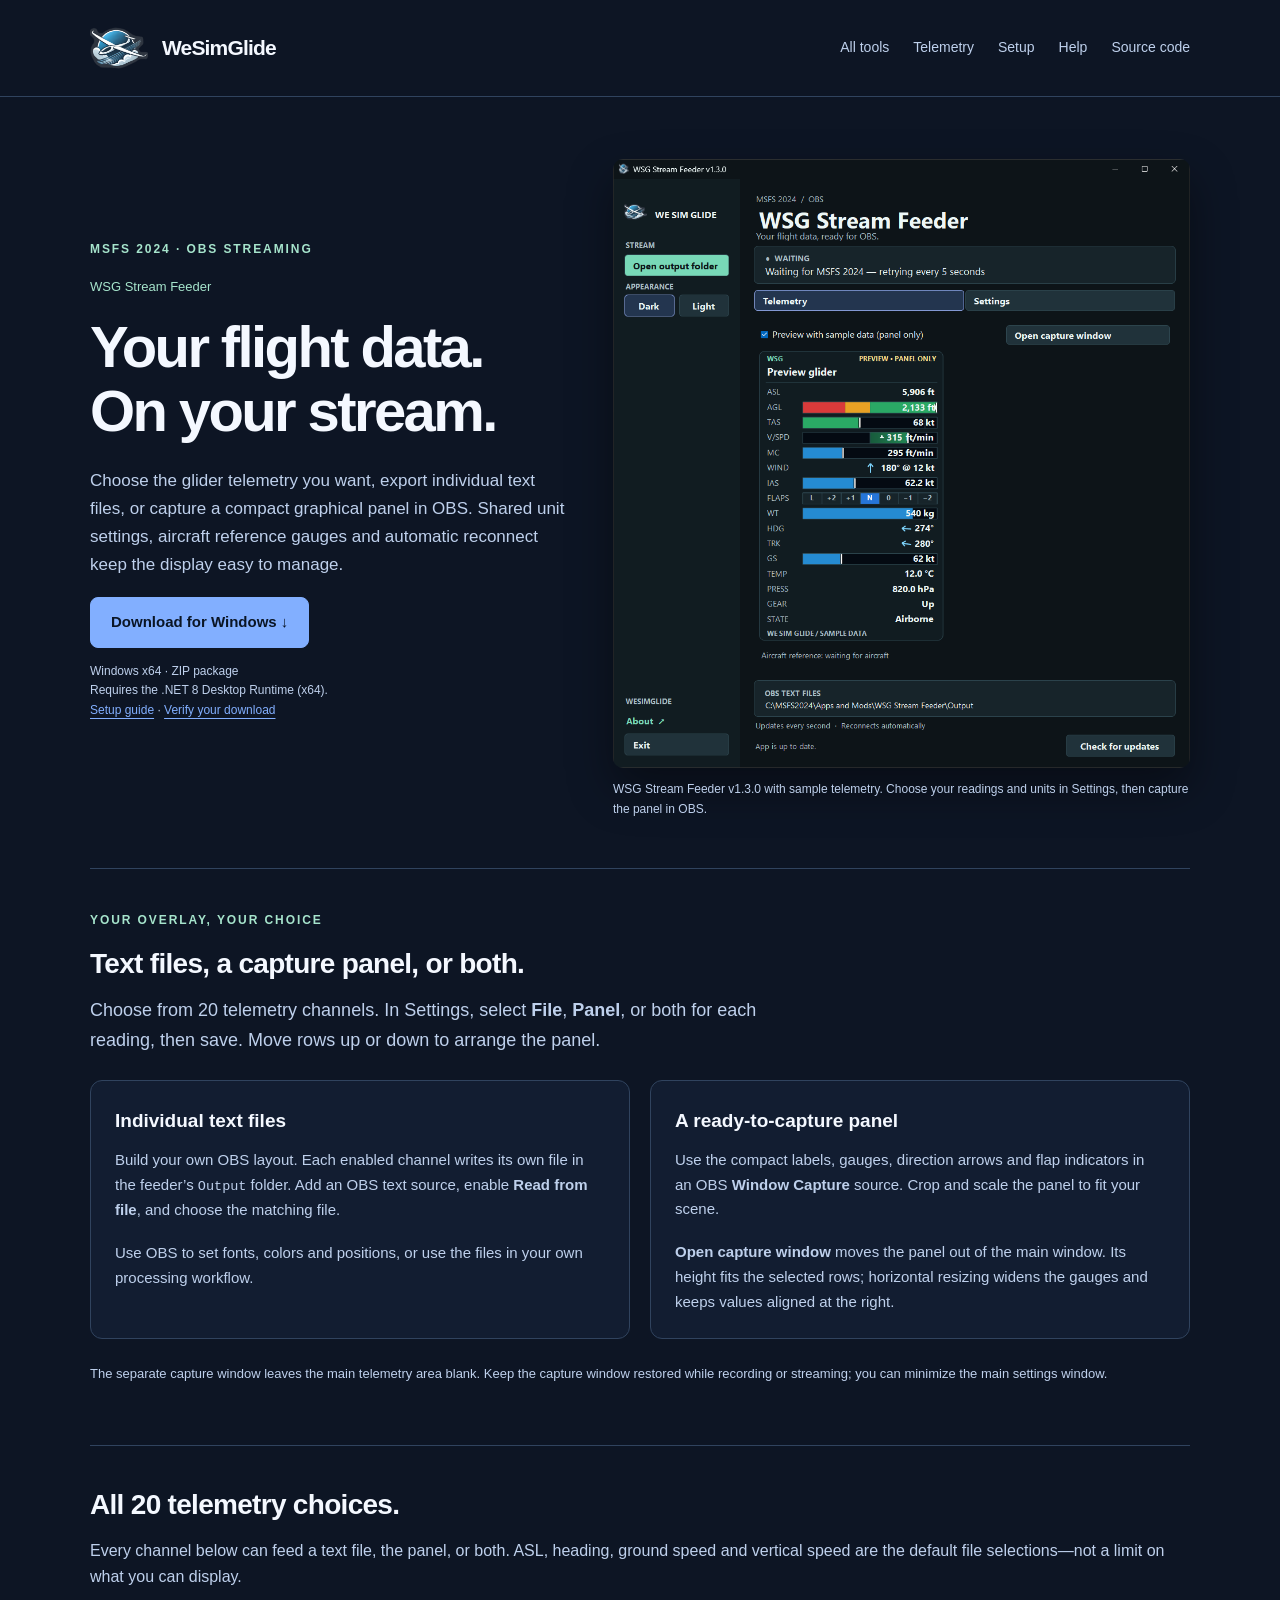
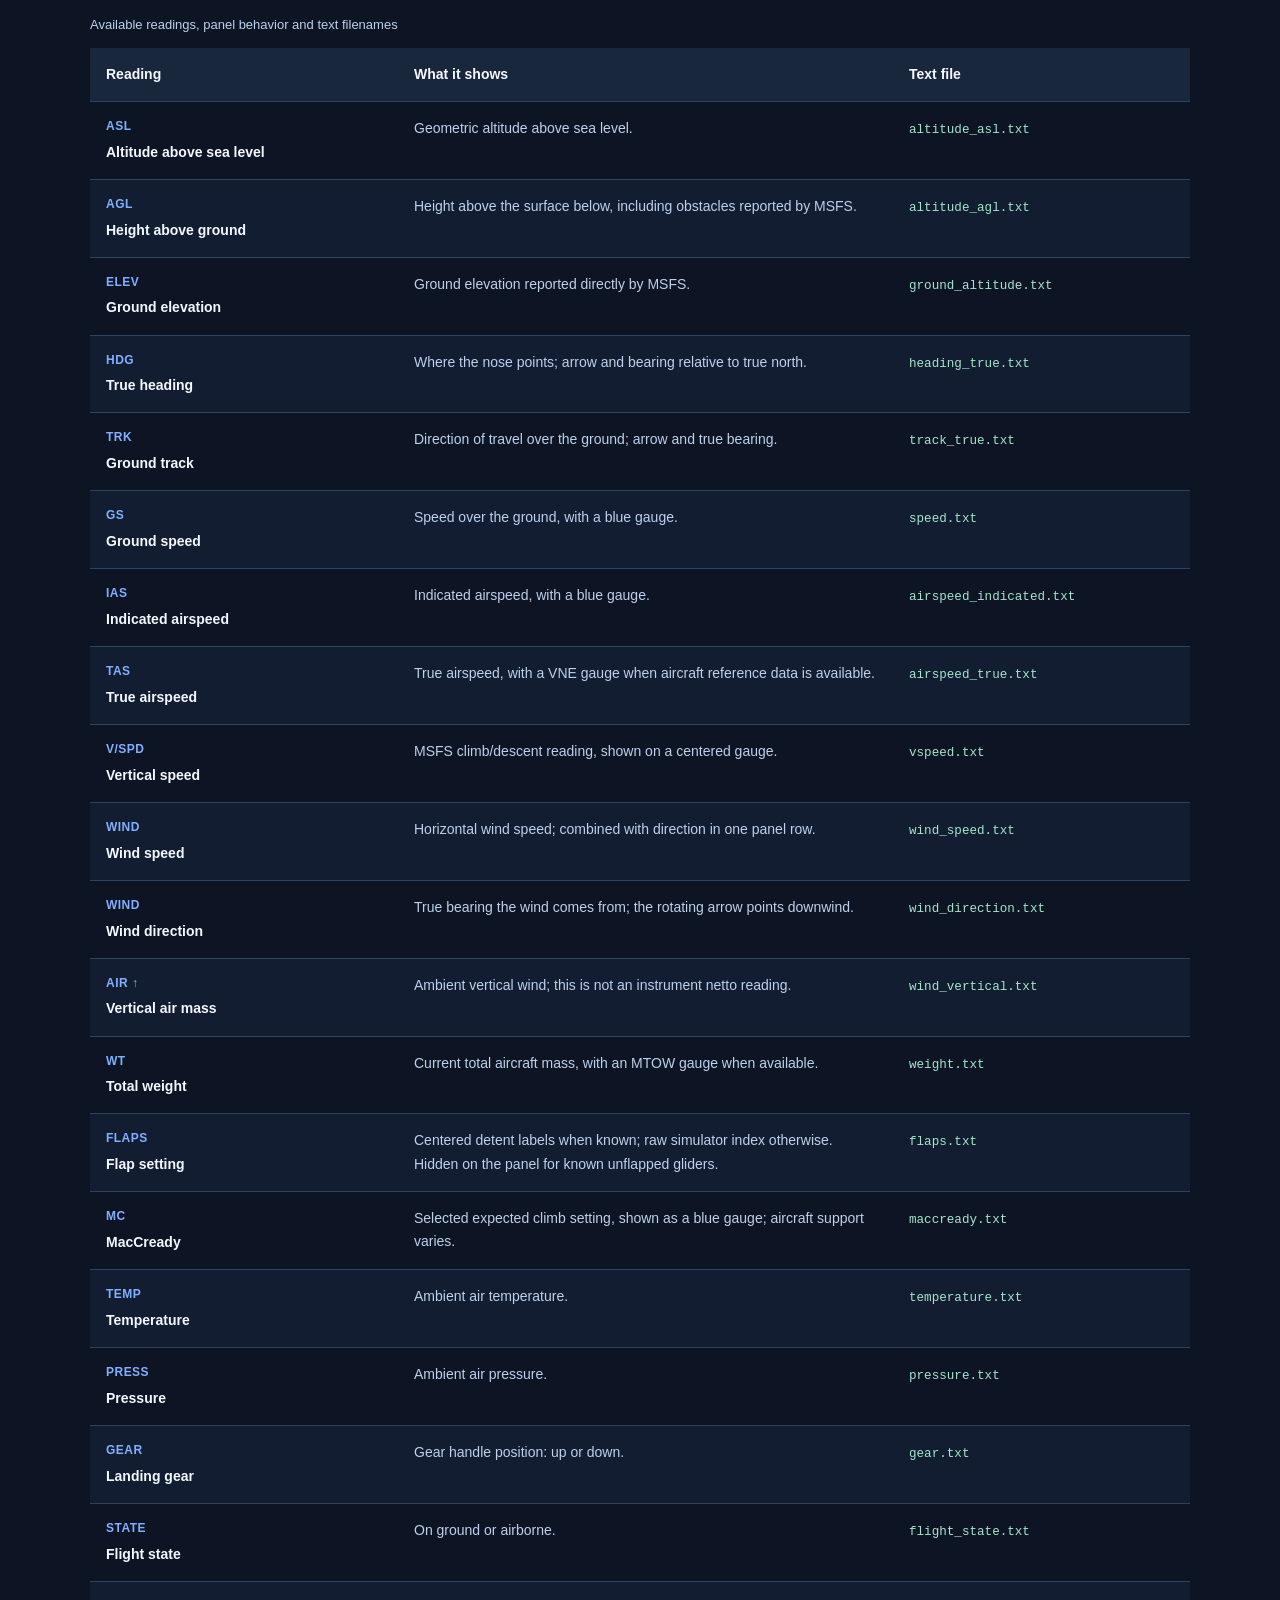
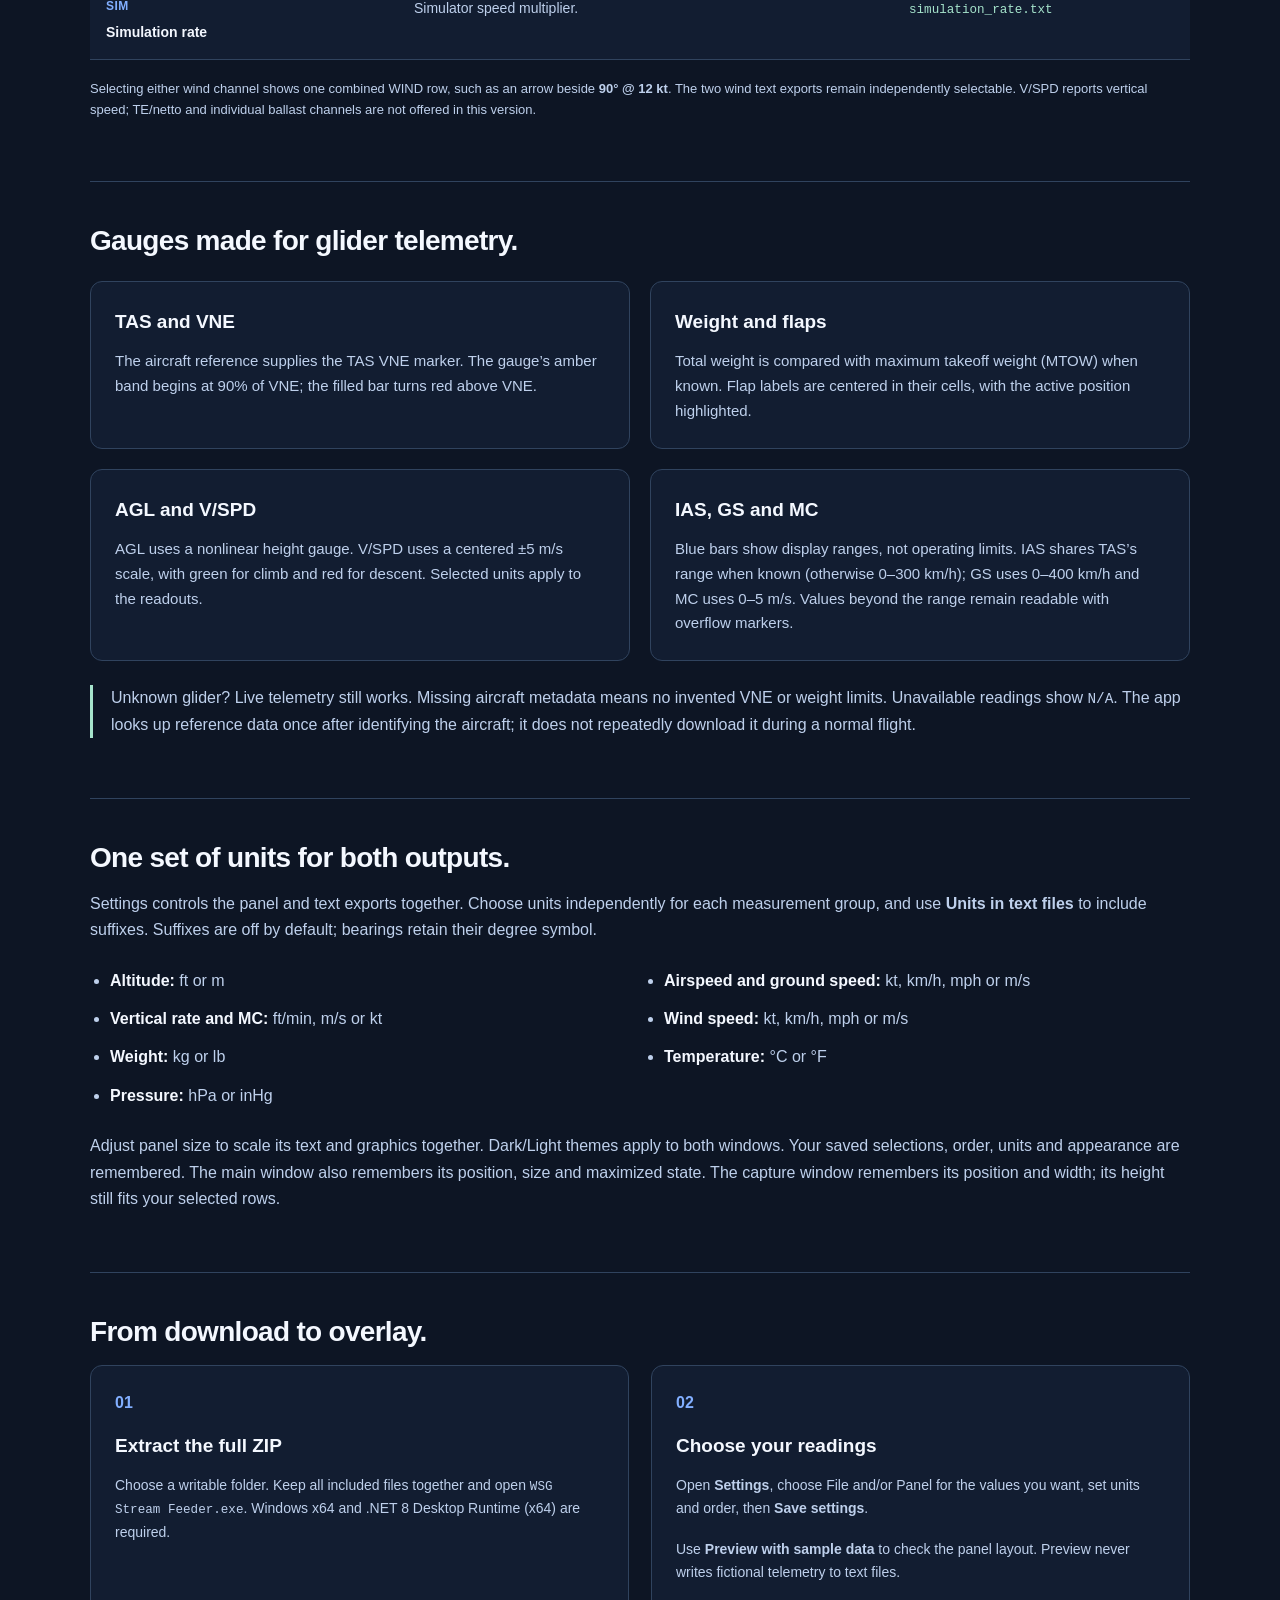
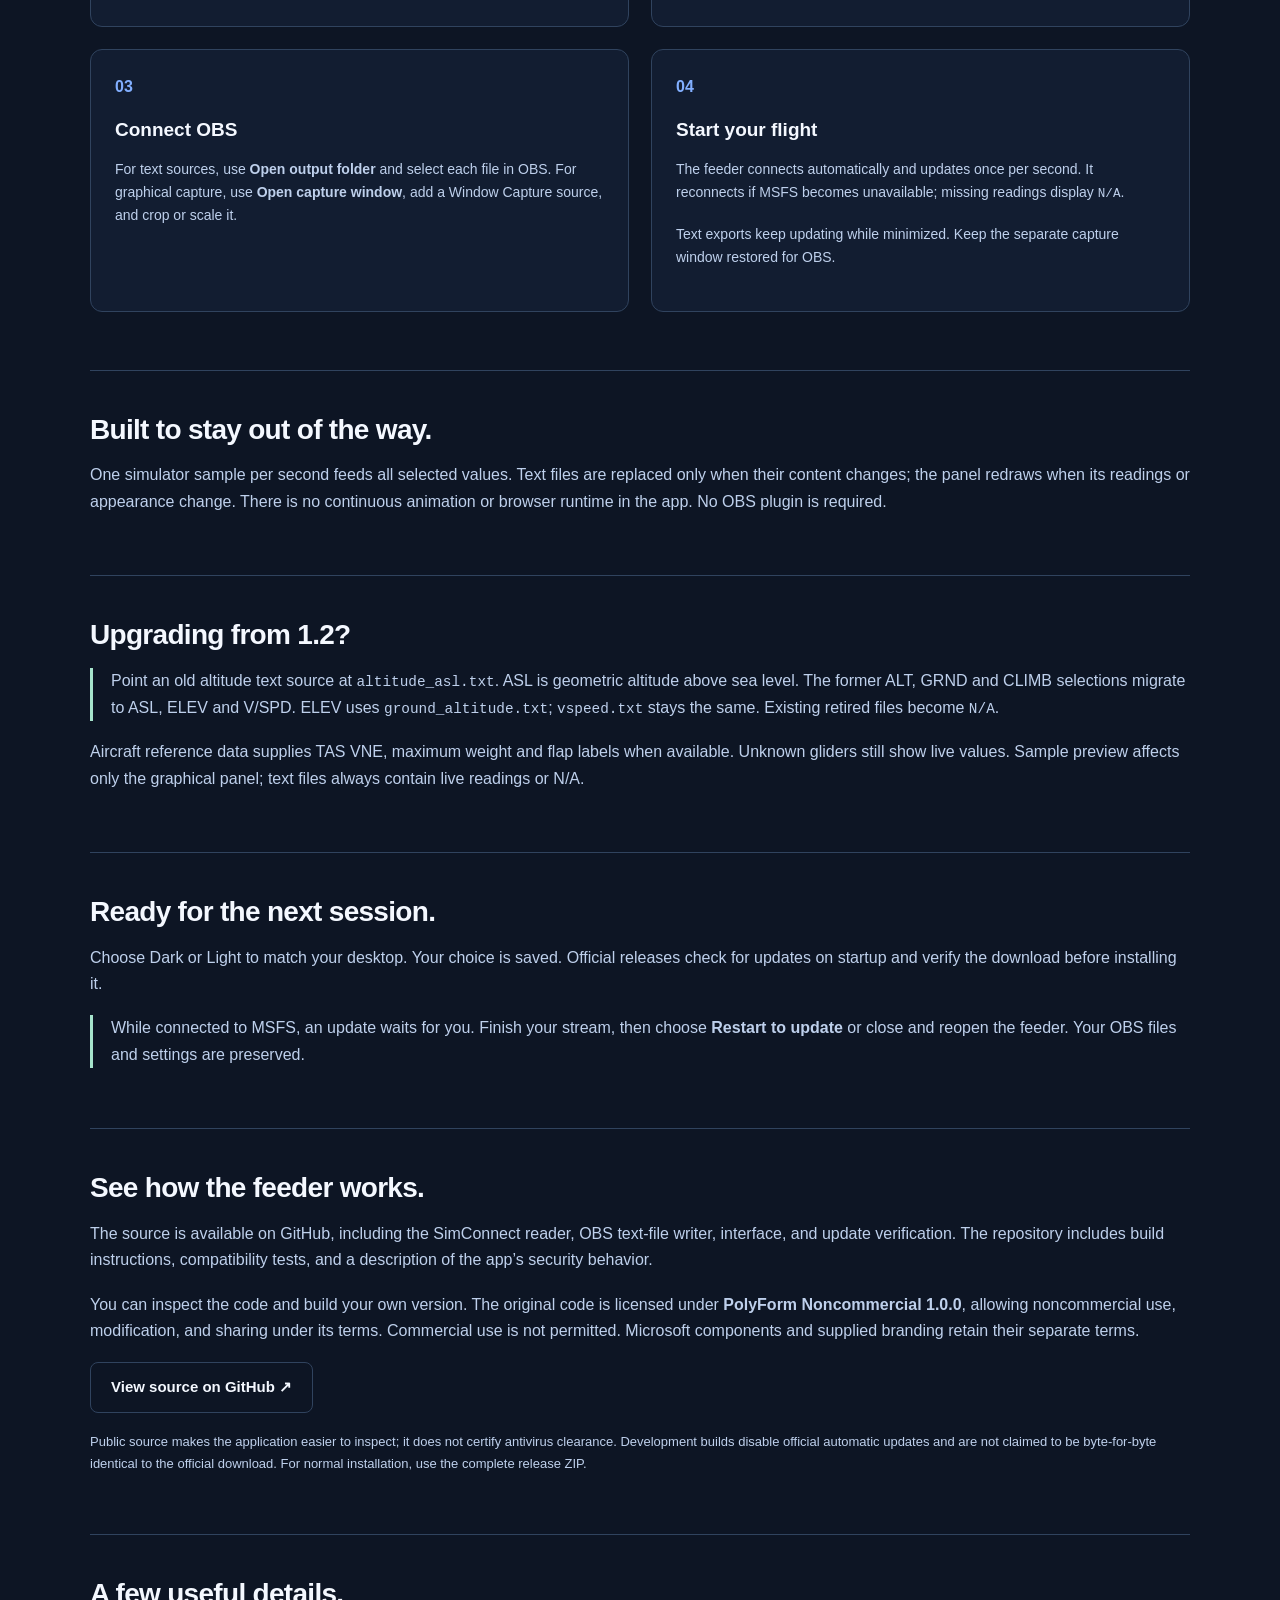
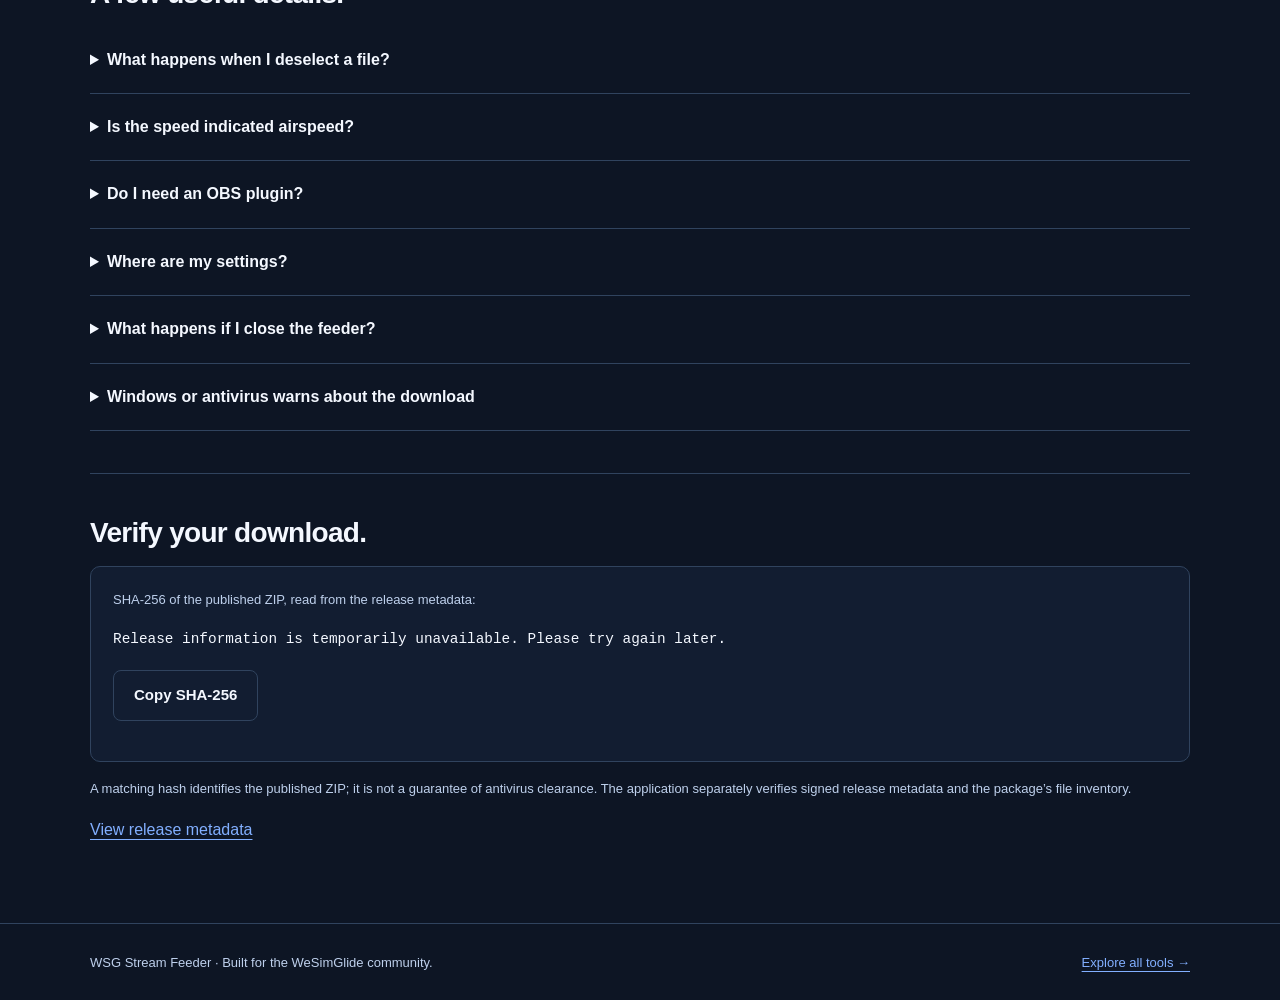
==== commit a8af5213: "Release 1.3.1 with persistent window placement" ====
--- a/web/WSG-Stream-Feeder.html
+++ b/web/WSG-Stream-Feeder.html
@@ -4,13 +4,13 @@
   <meta charset="utf-8"><meta name="viewport" content="width=device-width,initial-scale=1">
   <meta name="description" content="WSG Stream Feeder reads selectable MSFS 2024 glider telemetry for OBS text files or a compact capture panel. Windows x64, Dark/Light themes, and signed automatic updates.">
   <meta name="theme-color" content="#0d1524"><title>WSG Stream Feeder · WeSimGlide</title>
-  <link rel="stylesheet" href="tools.css"><script src="feeder.js" defer></script>
+  <link rel="stylesheet" href="tools.css?v=5d16abb14e829eba"><script src="feeder.js?v=b8e708c6c2901735" defer></script>
 </head>
 <body class="feeder-page">
   <a class="skip" href="#main">Skip to content</a>
-  <header><div class="wrap topbar"><a class="brand" href="https://wesimglide.org/"><img src="assets/wsg-logo.png" alt="" width="58" height="46">WeSimGlide</a><nav class="nav" aria-label="Main"><a href="index.html">All tools</a><a href="#telemetry">Telemetry</a><a href="#setup">Setup</a><a href="#help">Help</a><a href="#source">Source code</a></nav></div></header>
+  <header><div class="wrap topbar"><a class="brand" href="https://wesimglide.org/"><img src="assets/wsg-logo.png?v=e9374c4b871cd334" alt="" width="58" height="46">WeSimGlide</a><nav class="nav" aria-label="Main"><a href="index.html">All tools</a><a href="#telemetry">Telemetry</a><a href="#setup">Setup</a><a href="#help">Help</a><a href="#source">Source code</a></nav></div></header>
   <main id="main" class="wrap">
-    <section class="hero"><div><p class="eyebrow">MSFS 2024 · OBS streaming</p><p class="release" id="release-version">WSG Stream Feeder</p><h1>Your flight data.<br>On your stream.</h1><p class="lead">Choose the glider telemetry you want, export individual text files, or capture a compact graphical panel in OBS. Shared unit settings, aircraft reference gauges and automatic reconnect keep the display easy to manage.</p><a class="button" href="WSG-Stream-Feeder.zip" download>Download for Windows ↓</a><p class="download-meta">Windows x64 · <span id="release-size">ZIP package</span><br>Requires the .NET 8 Desktop Runtime (x64).<br><a href="#setup">Setup guide</a> · <a href="#verify">Verify your download</a></p></div><figure><img src="assets/wsg-stream-feeder.png" alt="WSG Stream Feeder v1.3.0 in dark mode displaying sample glider telemetry and gauges" width="1004" height="1060"><figcaption class="caption">WSG Stream Feeder v1.3.0 with sample telemetry. Choose your readings and units in Settings, then capture the panel in OBS.</figcaption></figure></section>
+    <section class="hero"><div><p class="eyebrow">MSFS 2024 · OBS streaming</p><p class="release" id="release-version">WSG Stream Feeder</p><h1>Your flight data.<br>On your stream.</h1><p class="lead">Choose the glider telemetry you want, export individual text files, or capture a compact graphical panel in OBS. Shared unit settings, aircraft reference gauges and automatic reconnect keep the display easy to manage.</p><a class="button" href="WSG-Stream-Feeder.zip" download>Download for Windows ↓</a><p class="download-meta">Windows x64 · <span id="release-size">ZIP package</span><br>Requires the .NET 8 Desktop Runtime (x64).<br><a href="#setup">Setup guide</a> · <a href="#verify">Verify your download</a></p></div><figure><img src="assets/wsg-stream-feeder.png?v=82242cb84cddca9c" alt="WSG Stream Feeder v1.3.0 in dark mode displaying sample glider telemetry and gauges" width="1004" height="1060"><figcaption class="caption">WSG Stream Feeder v1.3.0 with sample telemetry. Choose your readings and units in Settings, then capture the panel in OBS.</figcaption></figure></section>
     <section class="section" id="outputs" aria-labelledby="outputs-title">
       <p class="eyebrow">Your overlay, your choice</p>
       <h2 id="outputs-title">Text files, a capture panel, or both.</h2>
@@ -70,7 +70,7 @@
         <li><strong>Vertical rate and MC:</strong> ft/min, m/s or kt</li><li><strong>Wind speed:</strong> kt, km/h, mph or m/s</li>
         <li><strong>Weight:</strong> kg or lb</li><li><strong>Temperature:</strong> °C or °F</li><li><strong>Pressure:</strong> hPa or inHg</li>
       </ul>
-      <p class="muted">Adjust panel size to scale its text and graphics together. Dark/Light themes apply to both windows. Your saved selections, order, units and appearance are remembered.</p>
+      <p class="muted">Adjust panel size to scale its text and graphics together. Dark/Light themes apply to both windows. Your saved selections, order, units and appearance are remembered. The main window also remembers its position, size and maximized state. The capture window remembers its position and width; its height still fits your selected rows.</p>
     </section>
     <section class="section" id="setup"><h2>From download to overlay.</h2>
       <ol class="steps feeder-steps">
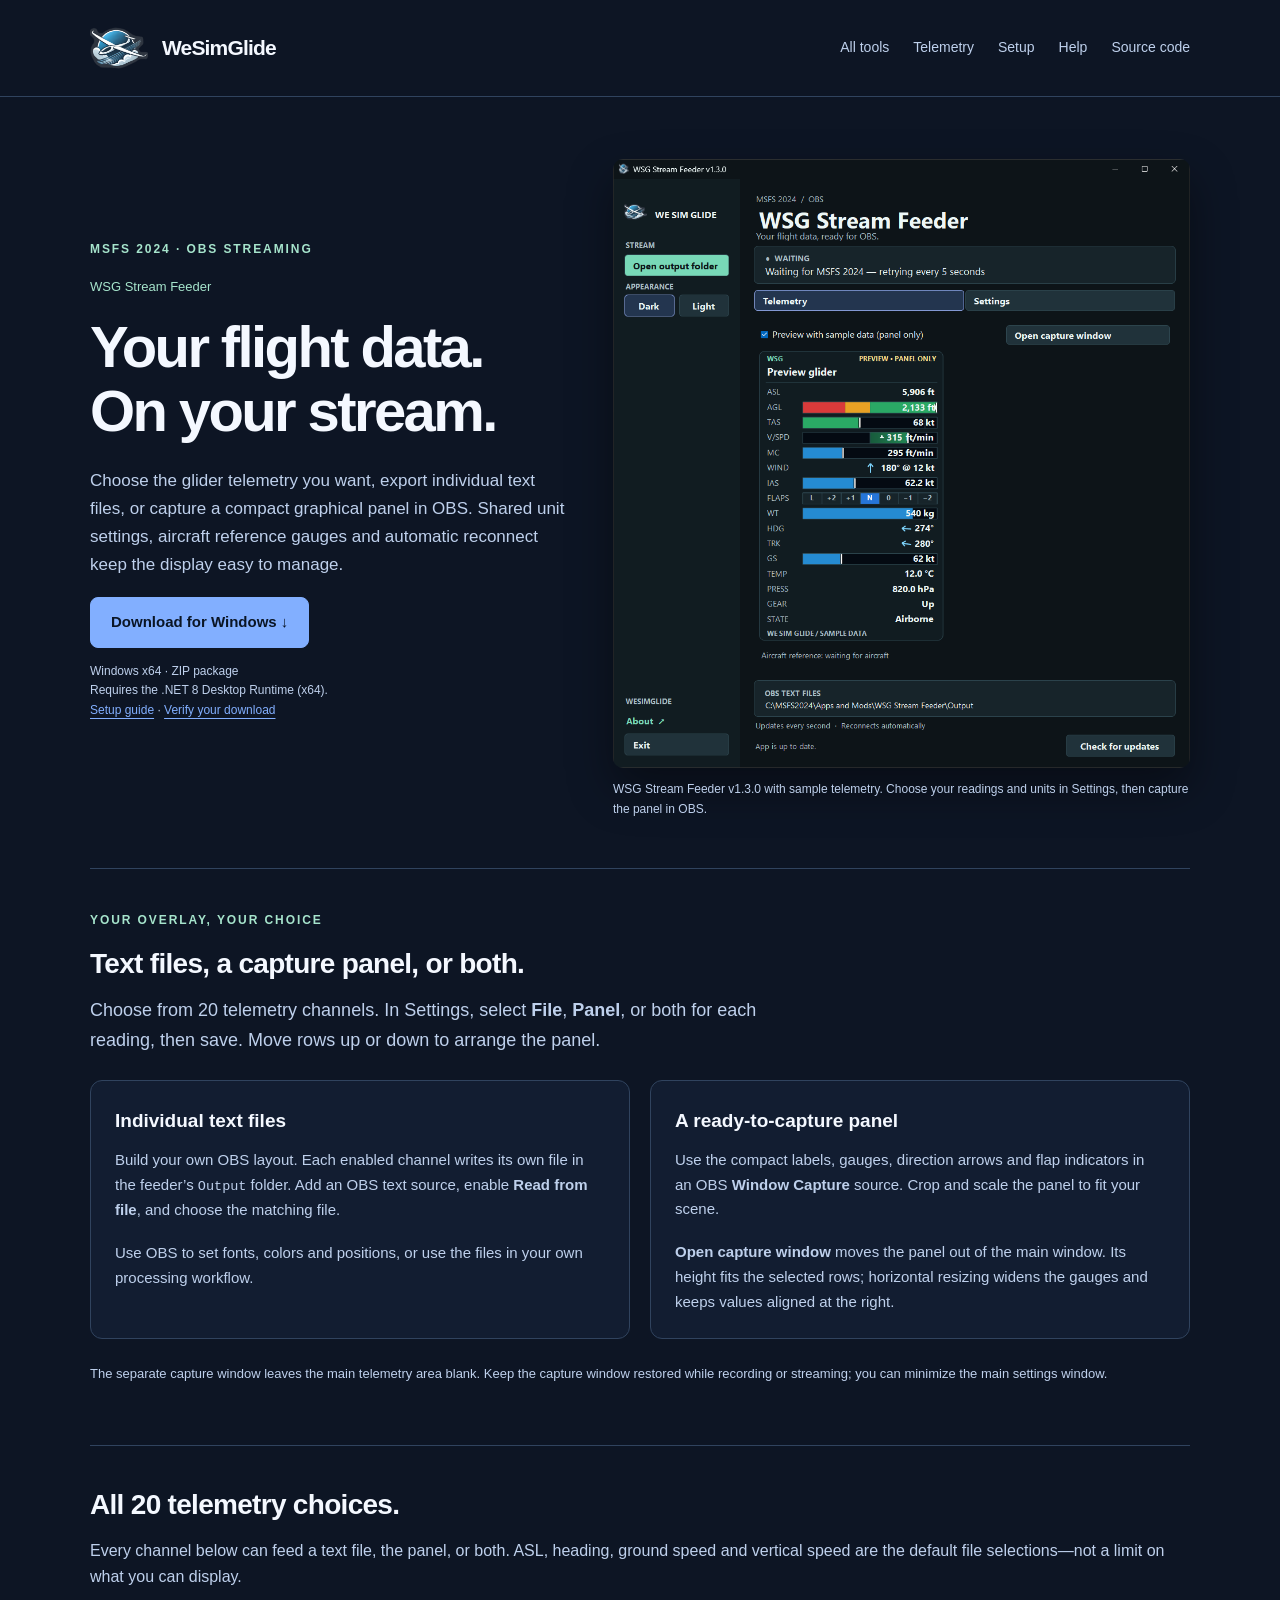
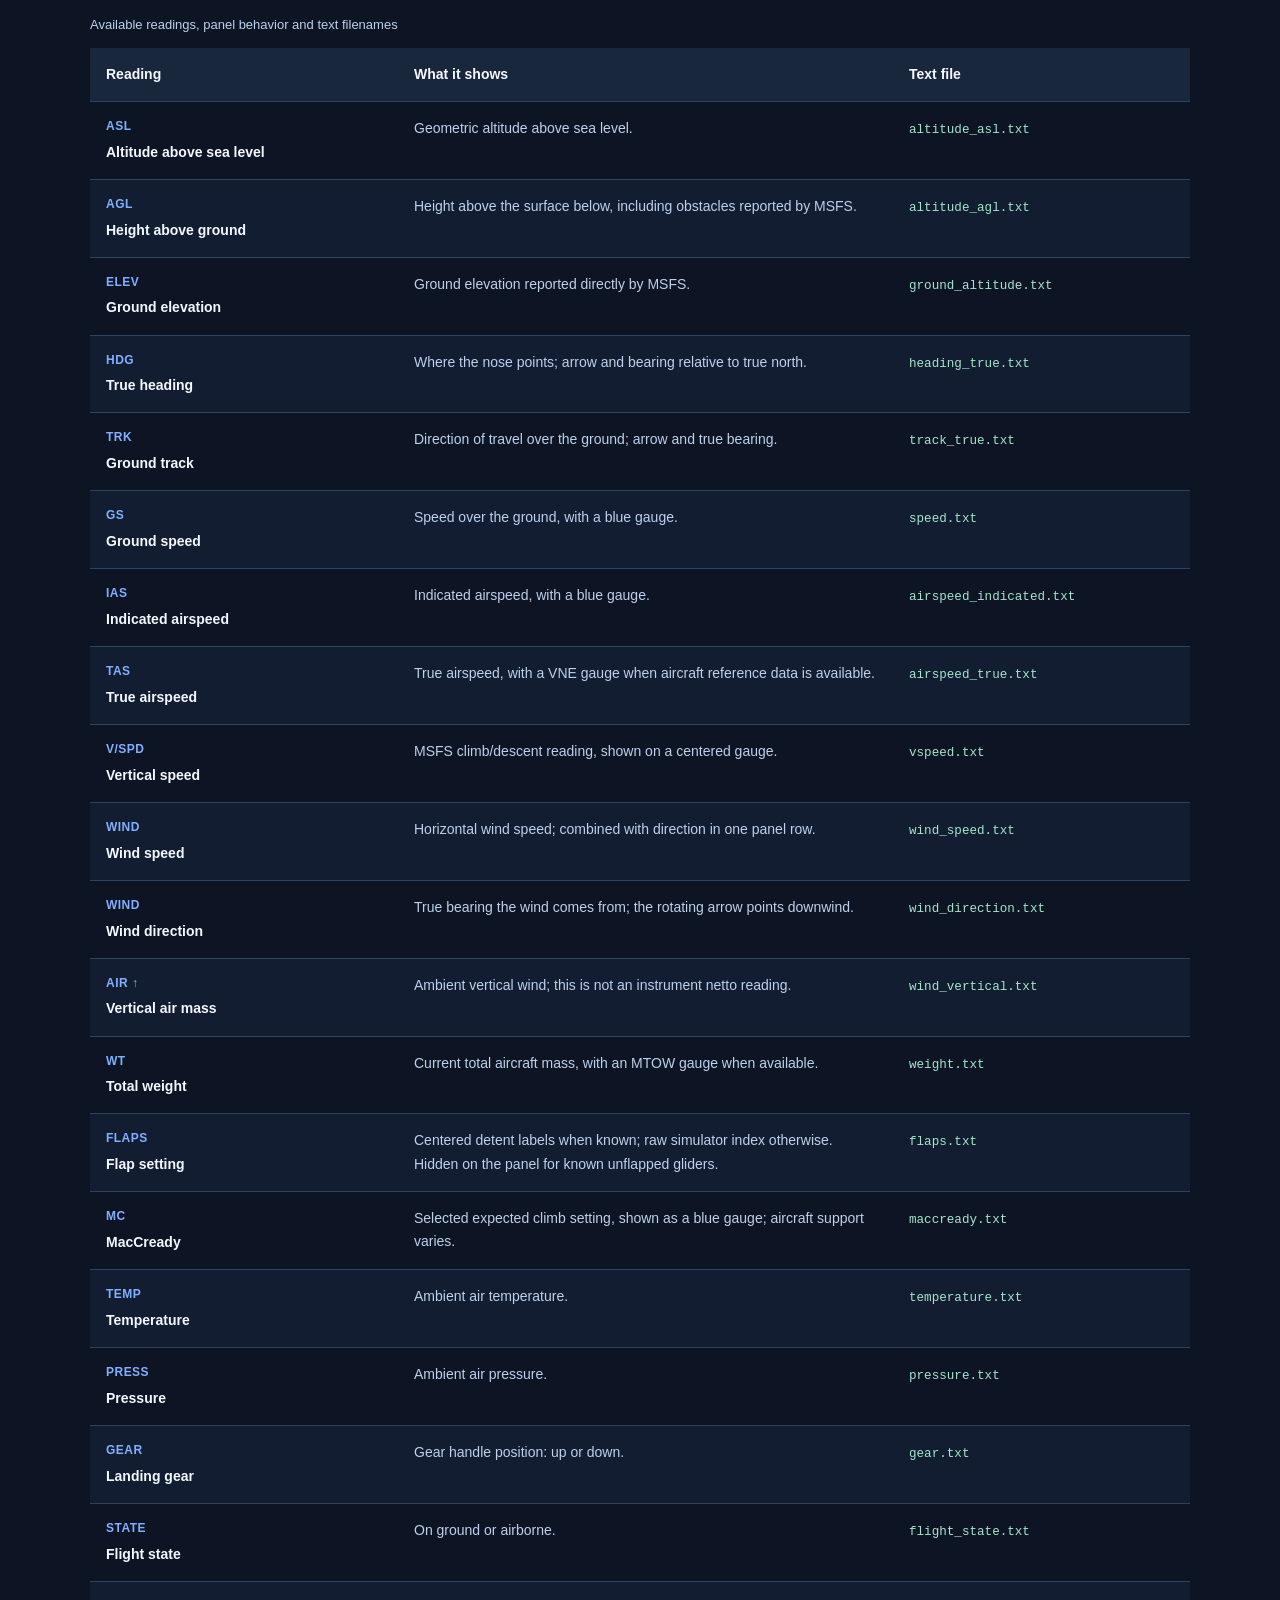
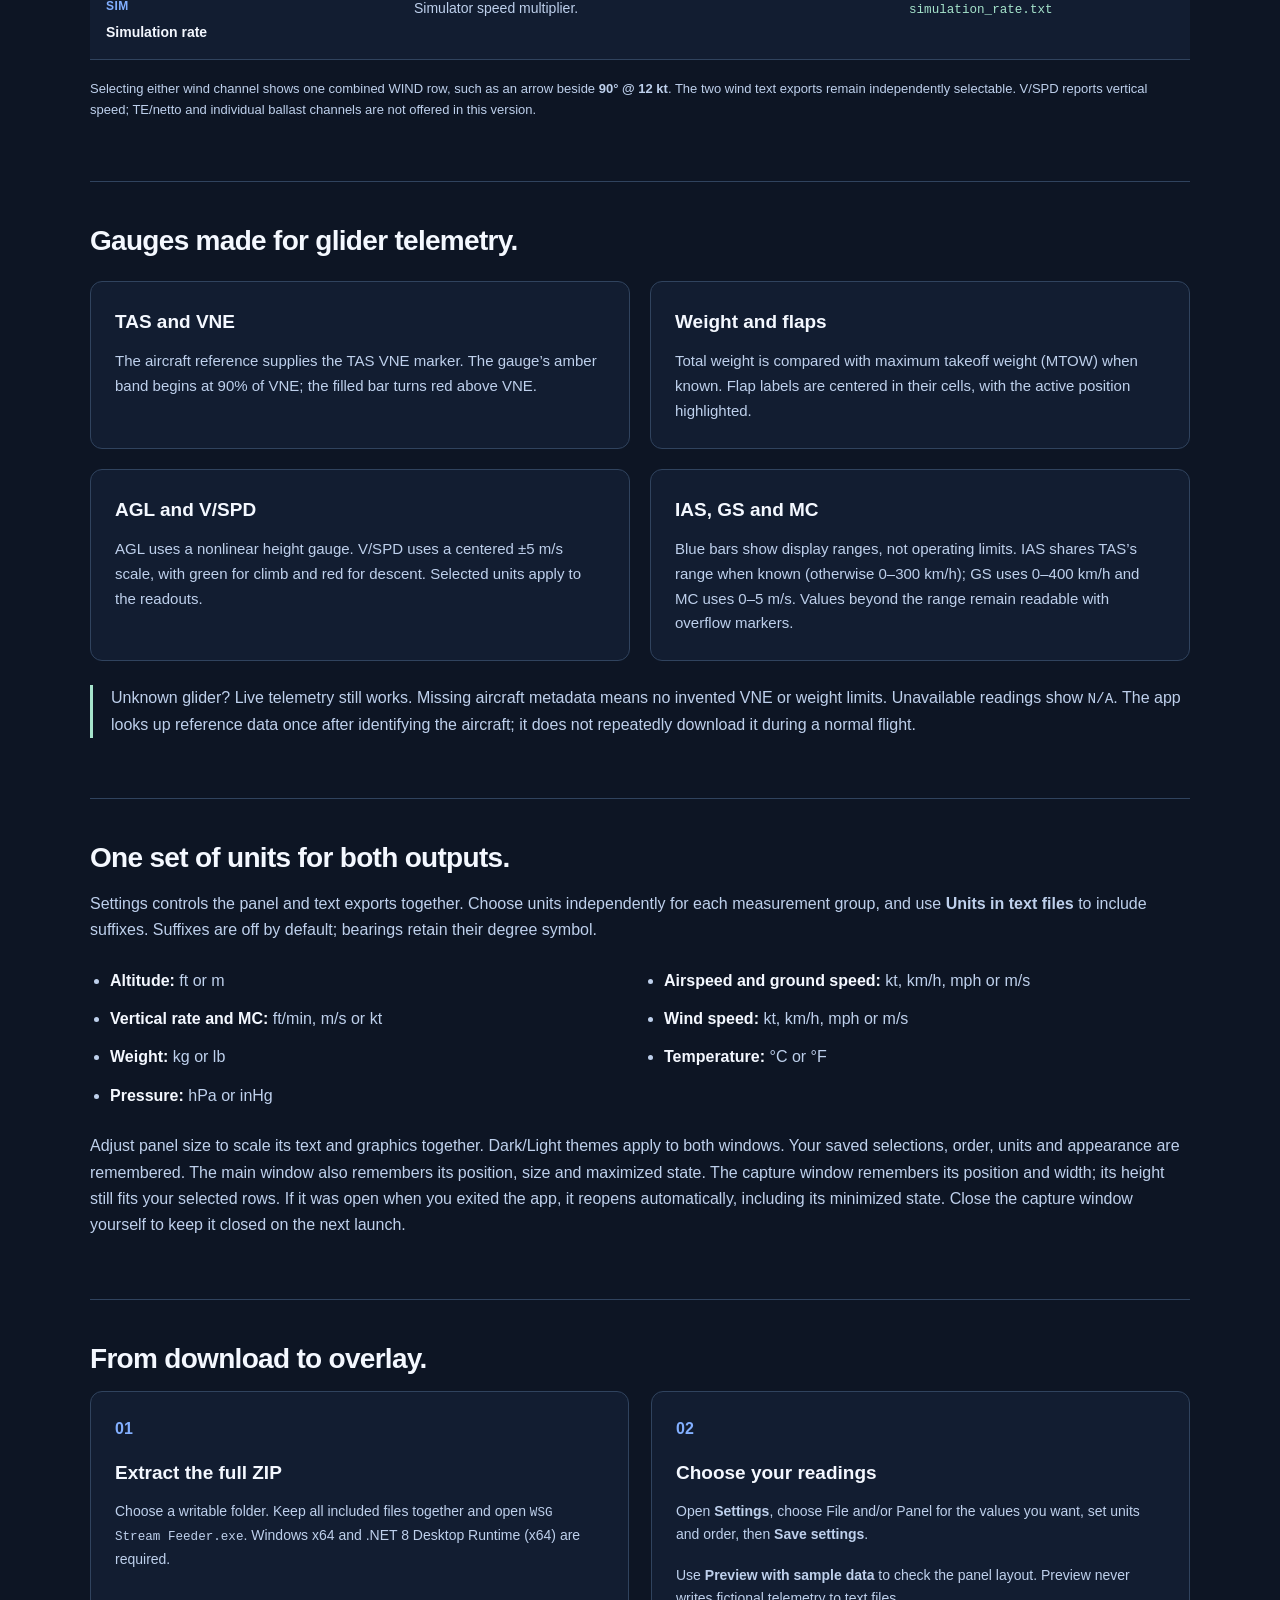
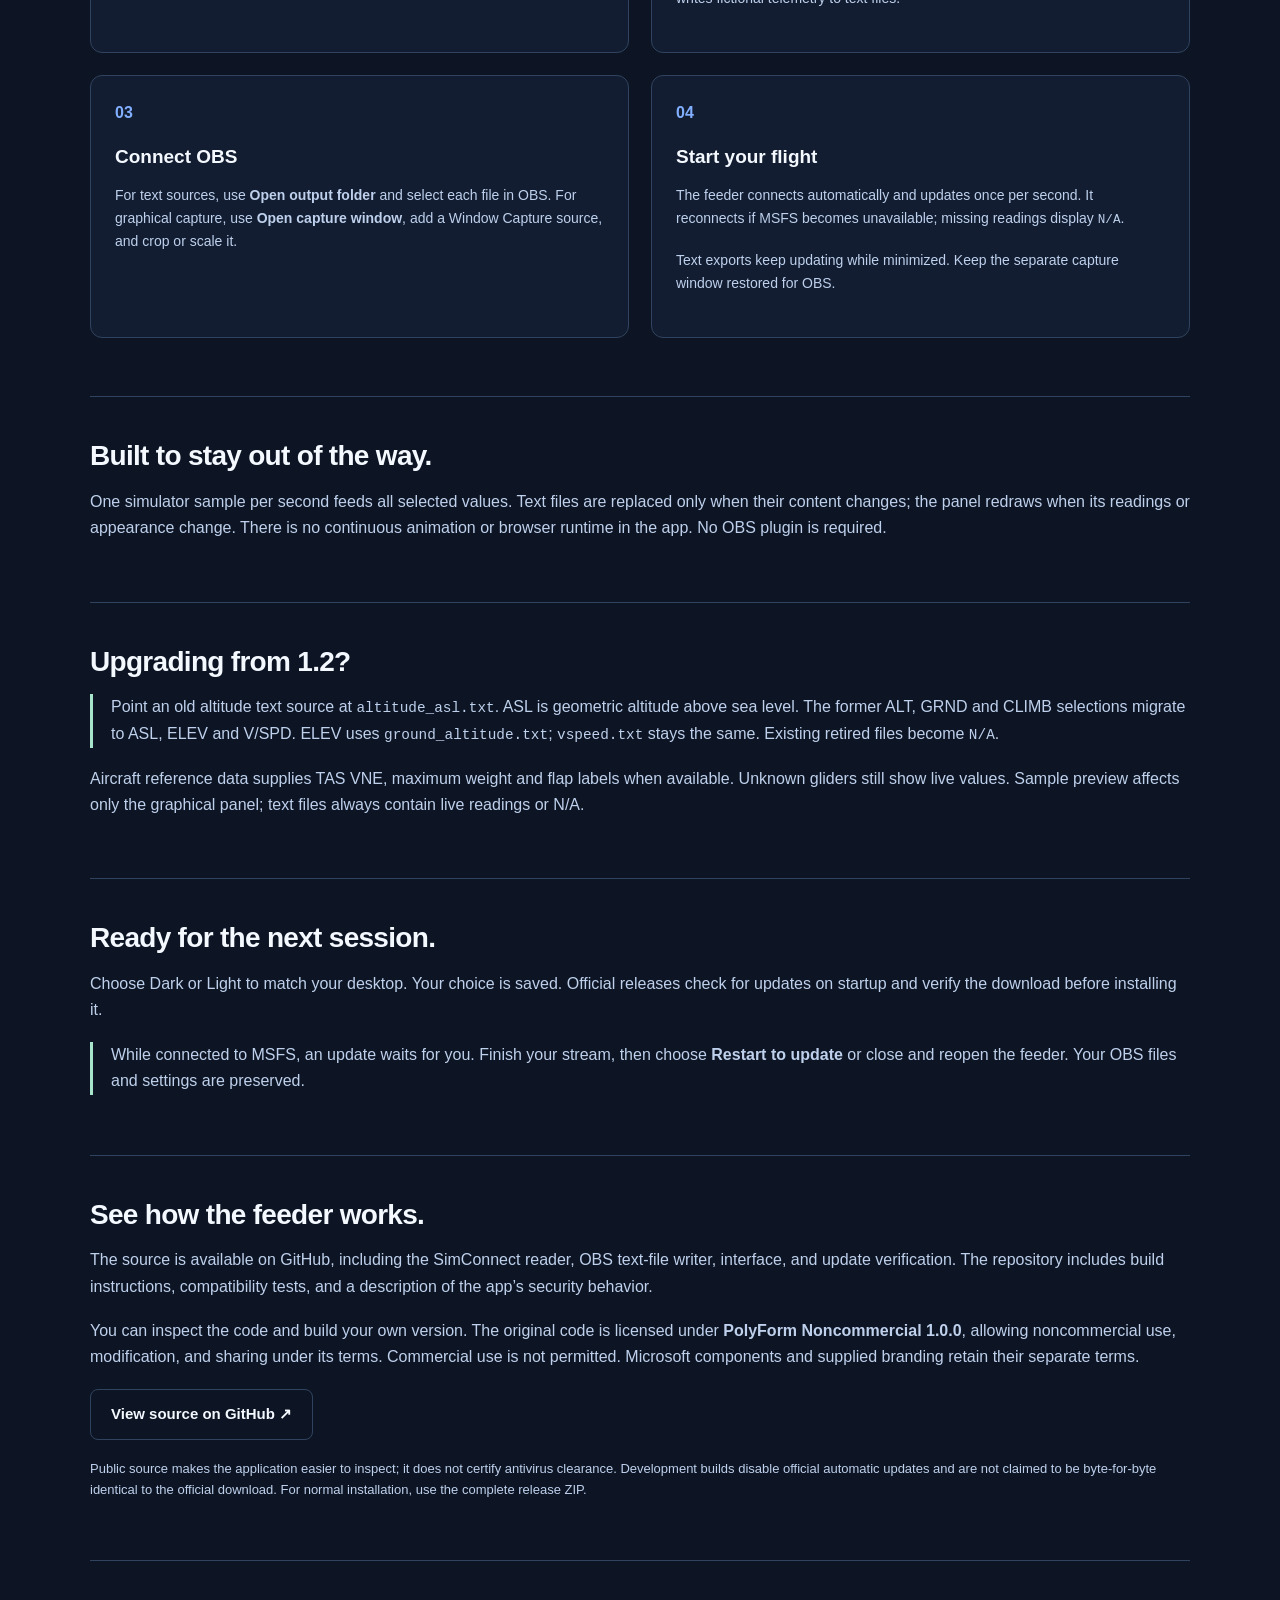
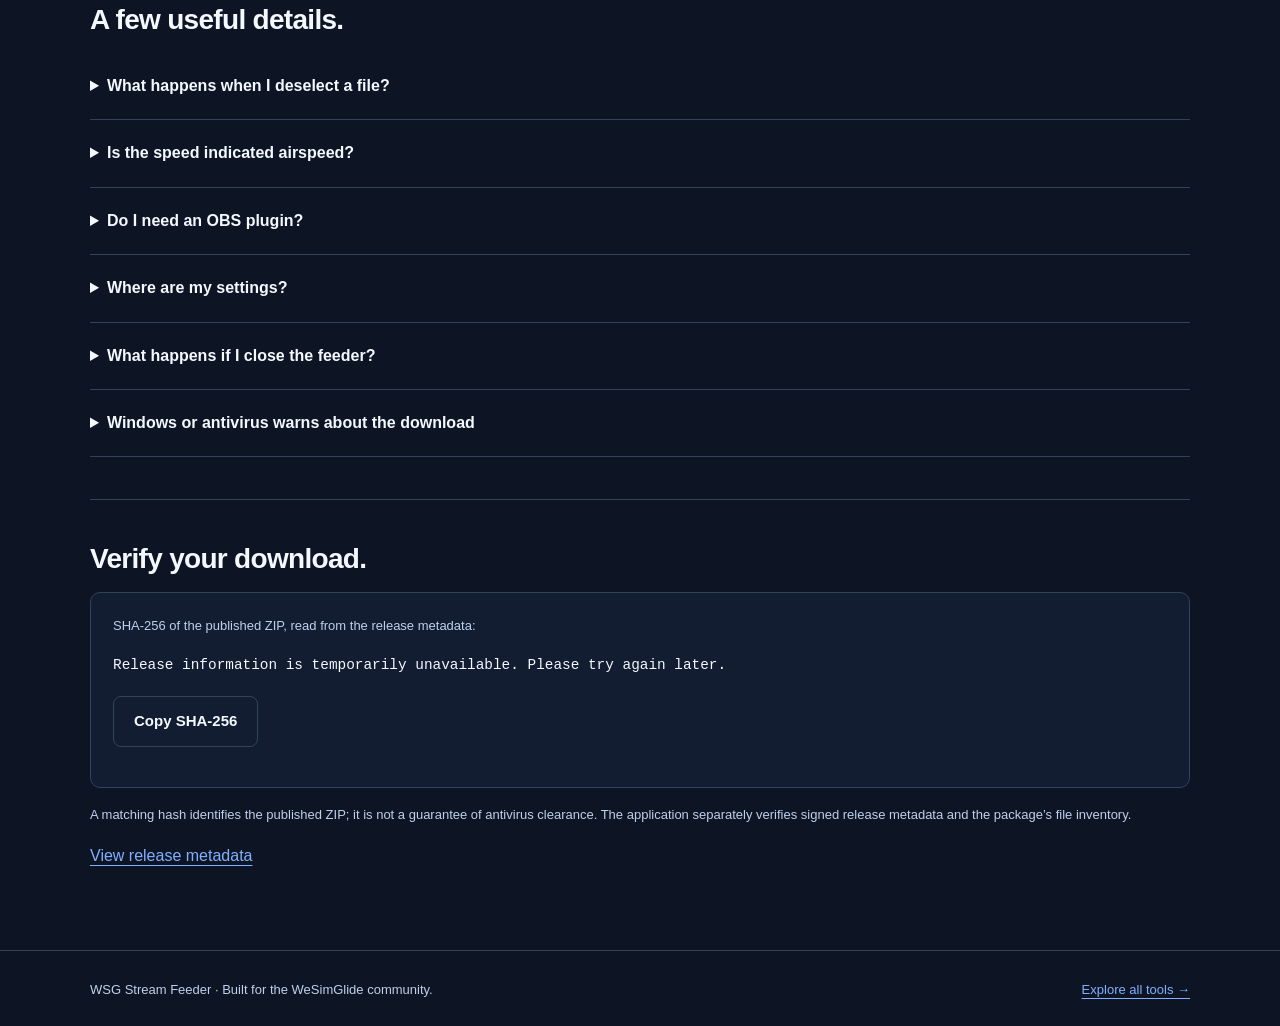
==== commit b0298737: "Release 1.3.2 restoring capture window session state" ====
--- a/web/WSG-Stream-Feeder.html
+++ b/web/WSG-Stream-Feeder.html
@@ -70,7 +70,7 @@
         <li><strong>Vertical rate and MC:</strong> ft/min, m/s or kt</li><li><strong>Wind speed:</strong> kt, km/h, mph or m/s</li>
         <li><strong>Weight:</strong> kg or lb</li><li><strong>Temperature:</strong> °C or °F</li><li><strong>Pressure:</strong> hPa or inHg</li>
       </ul>
-      <p class="muted">Adjust panel size to scale its text and graphics together. Dark/Light themes apply to both windows. Your saved selections, order, units and appearance are remembered. The main window also remembers its position, size and maximized state. The capture window remembers its position and width; its height still fits your selected rows.</p>
+      <p class="muted">Adjust panel size to scale its text and graphics together. Dark/Light themes apply to both windows. Your saved selections, order, units and appearance are remembered. The main window also remembers its position, size and maximized state. The capture window remembers its position and width; its height still fits your selected rows. If it was open when you exited the app, it reopens automatically, including its minimized state. Close the capture window yourself to keep it closed on the next launch.</p>
     </section>
     <section class="section" id="setup"><h2>From download to overlay.</h2>
       <ol class="steps feeder-steps">
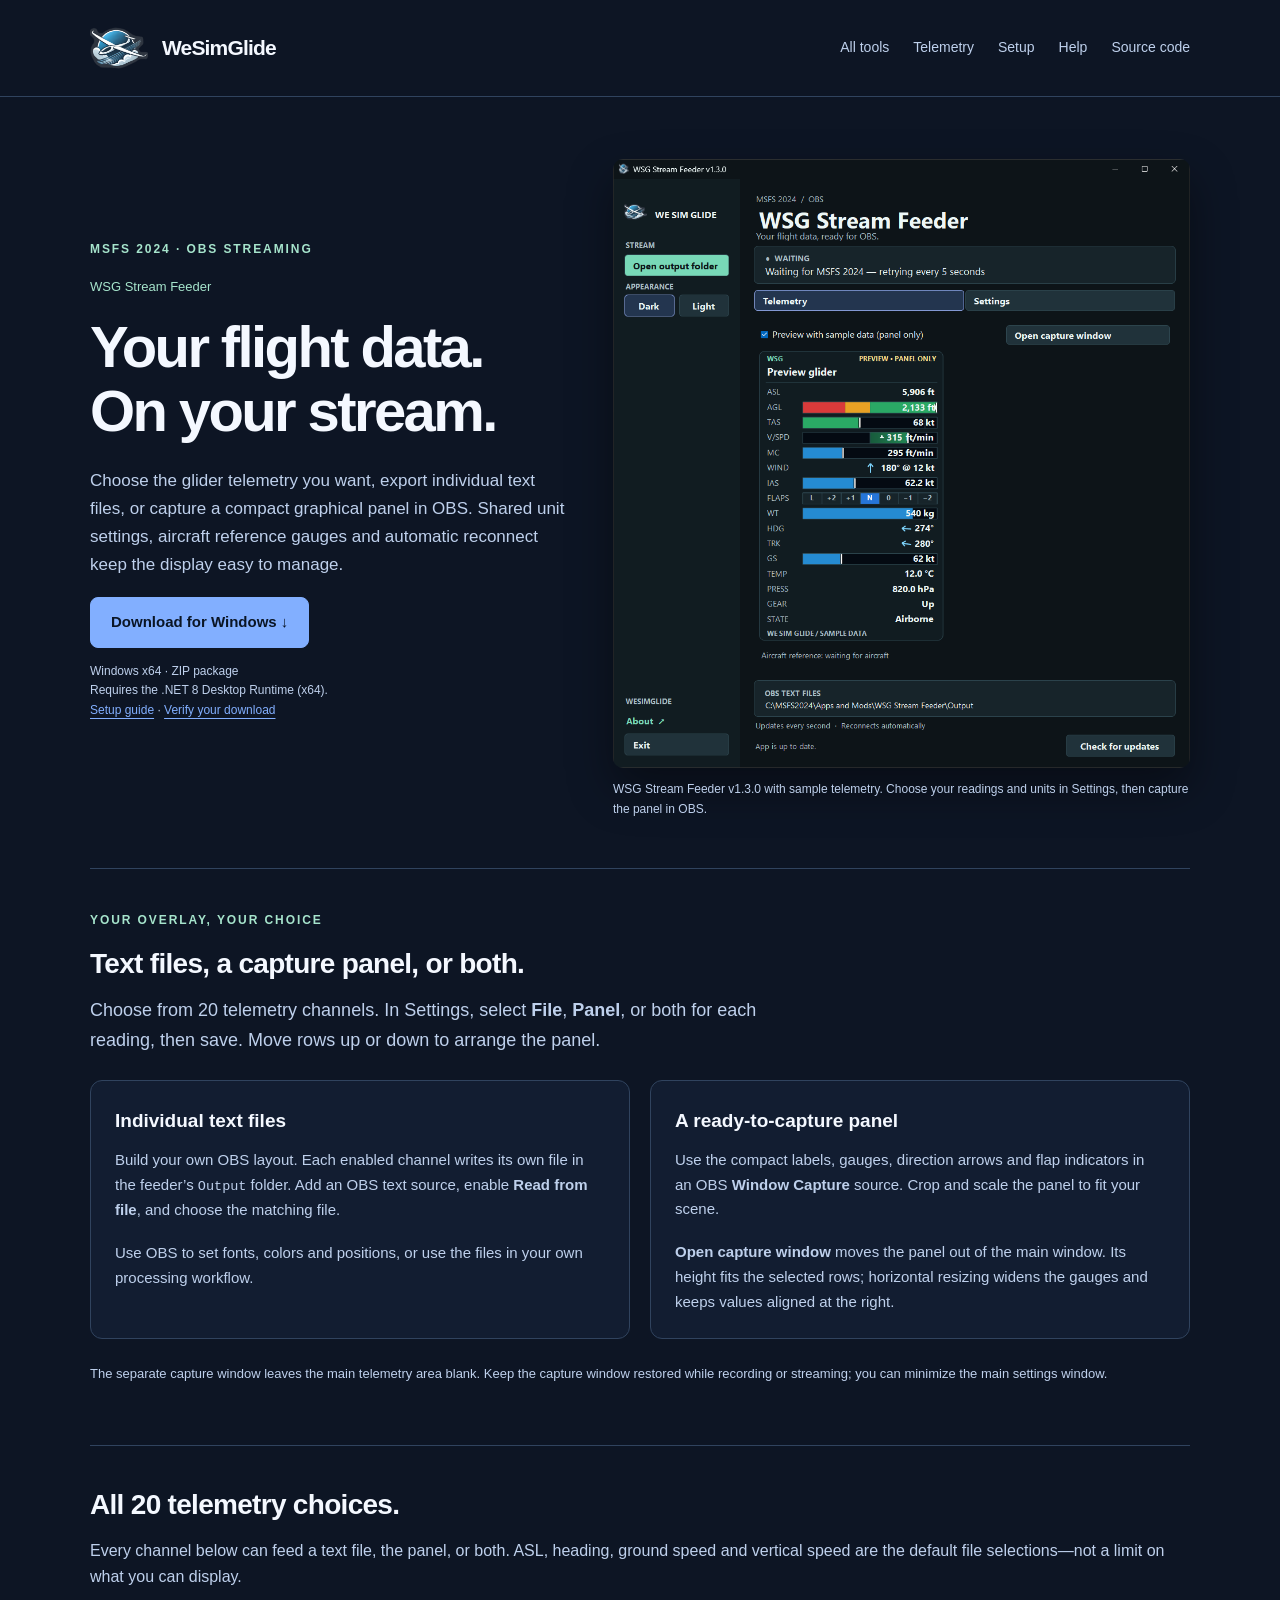
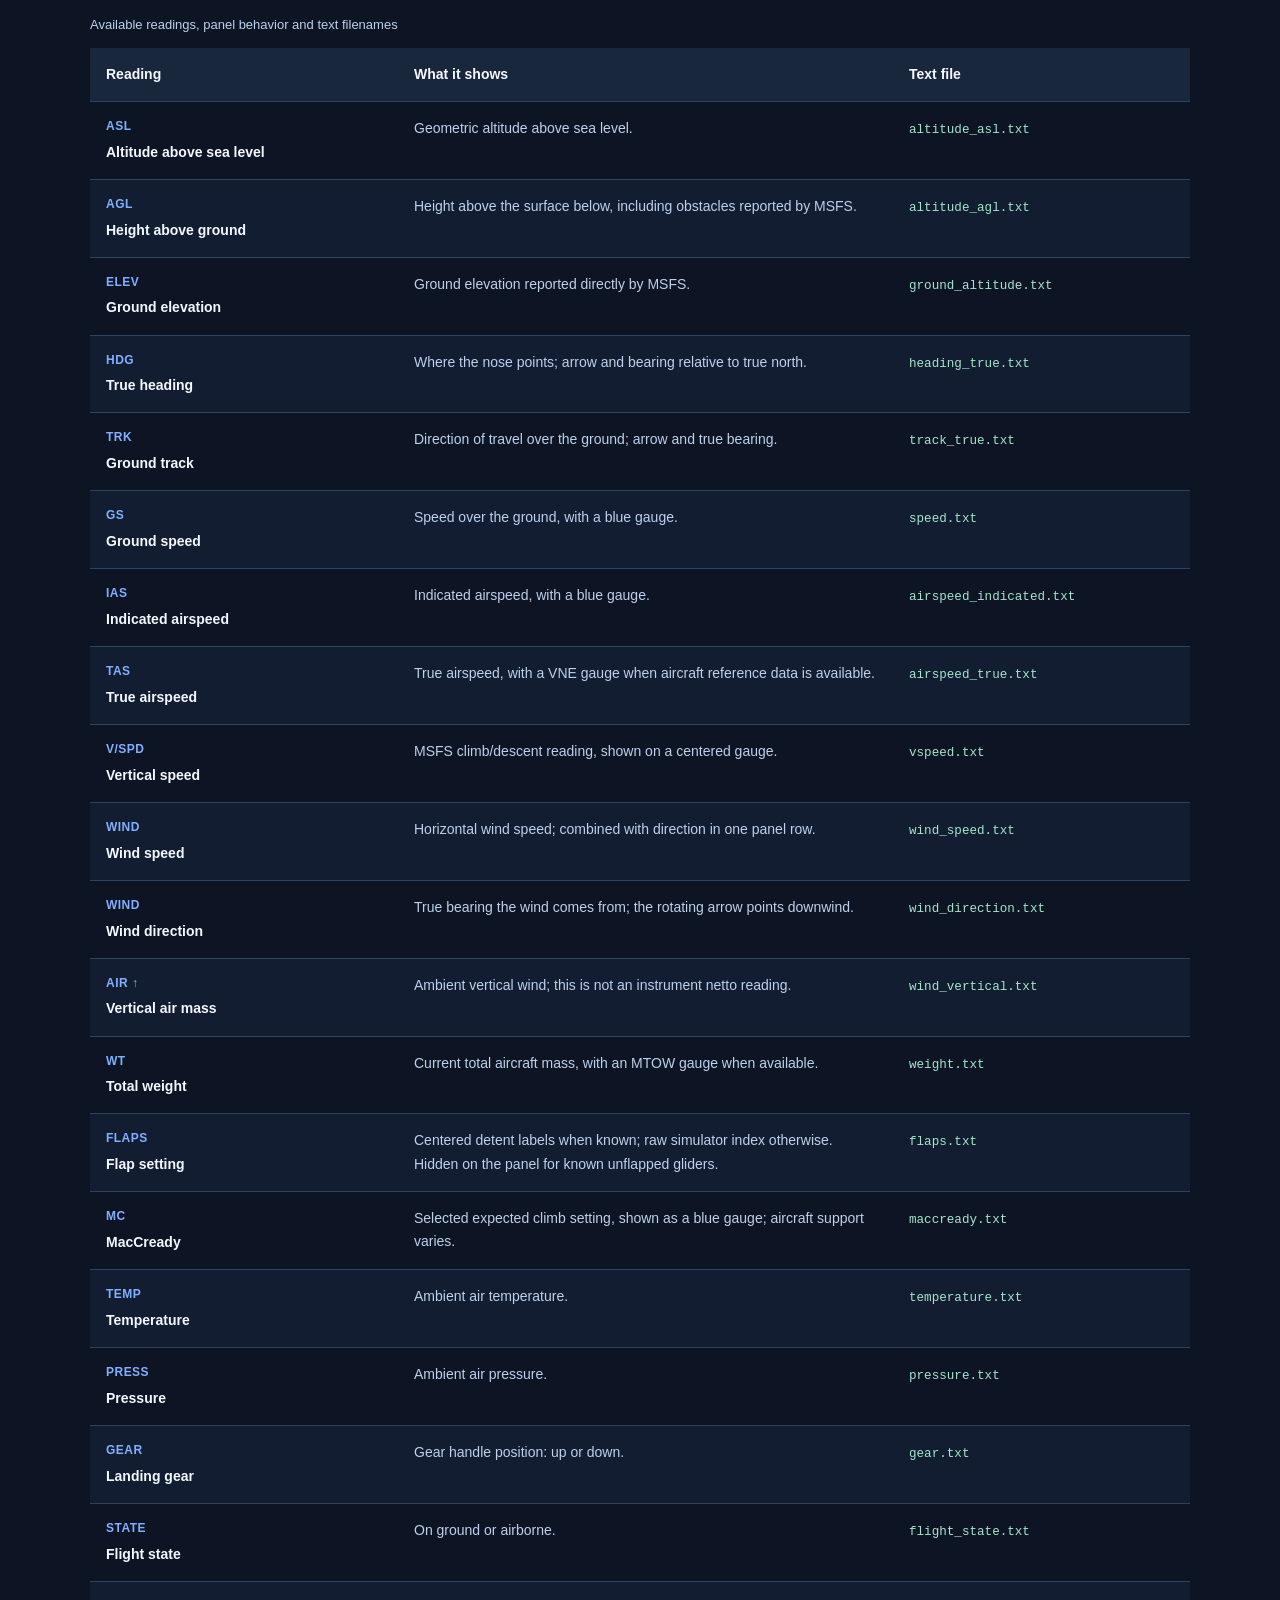
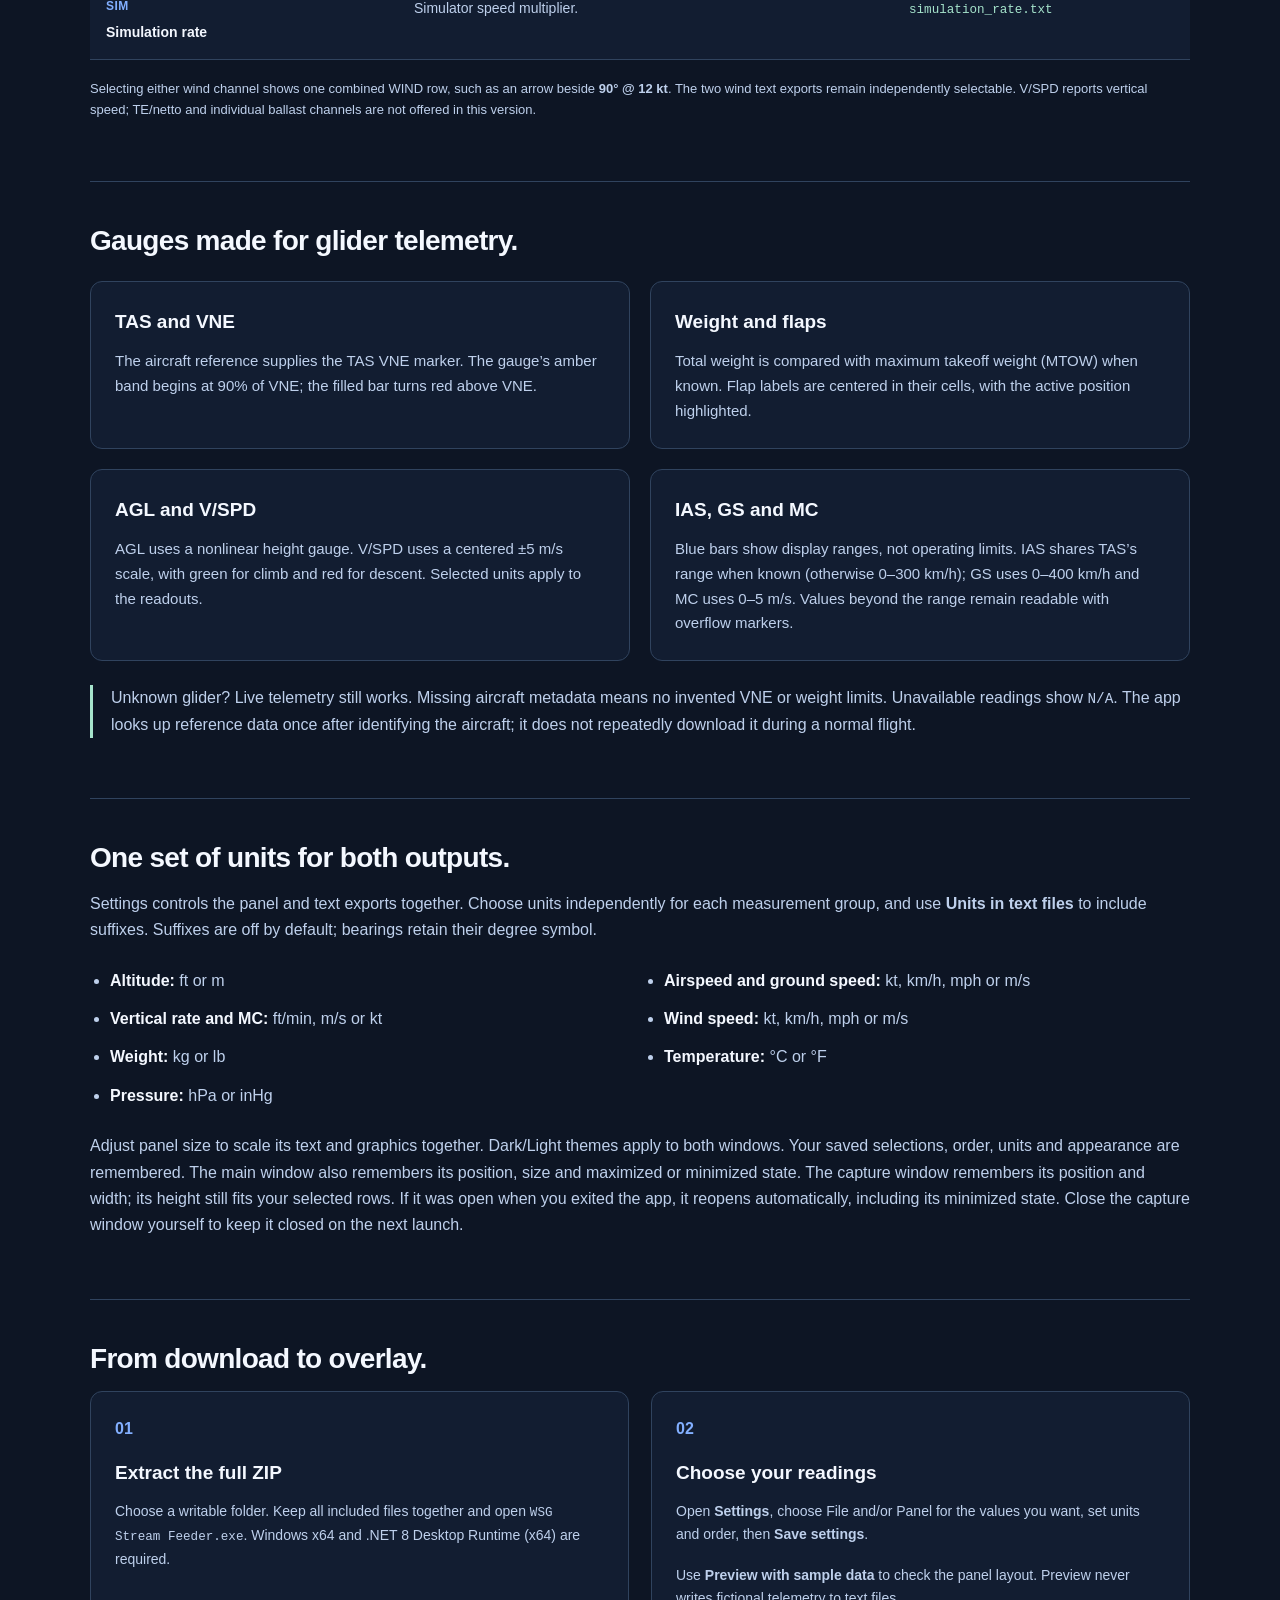
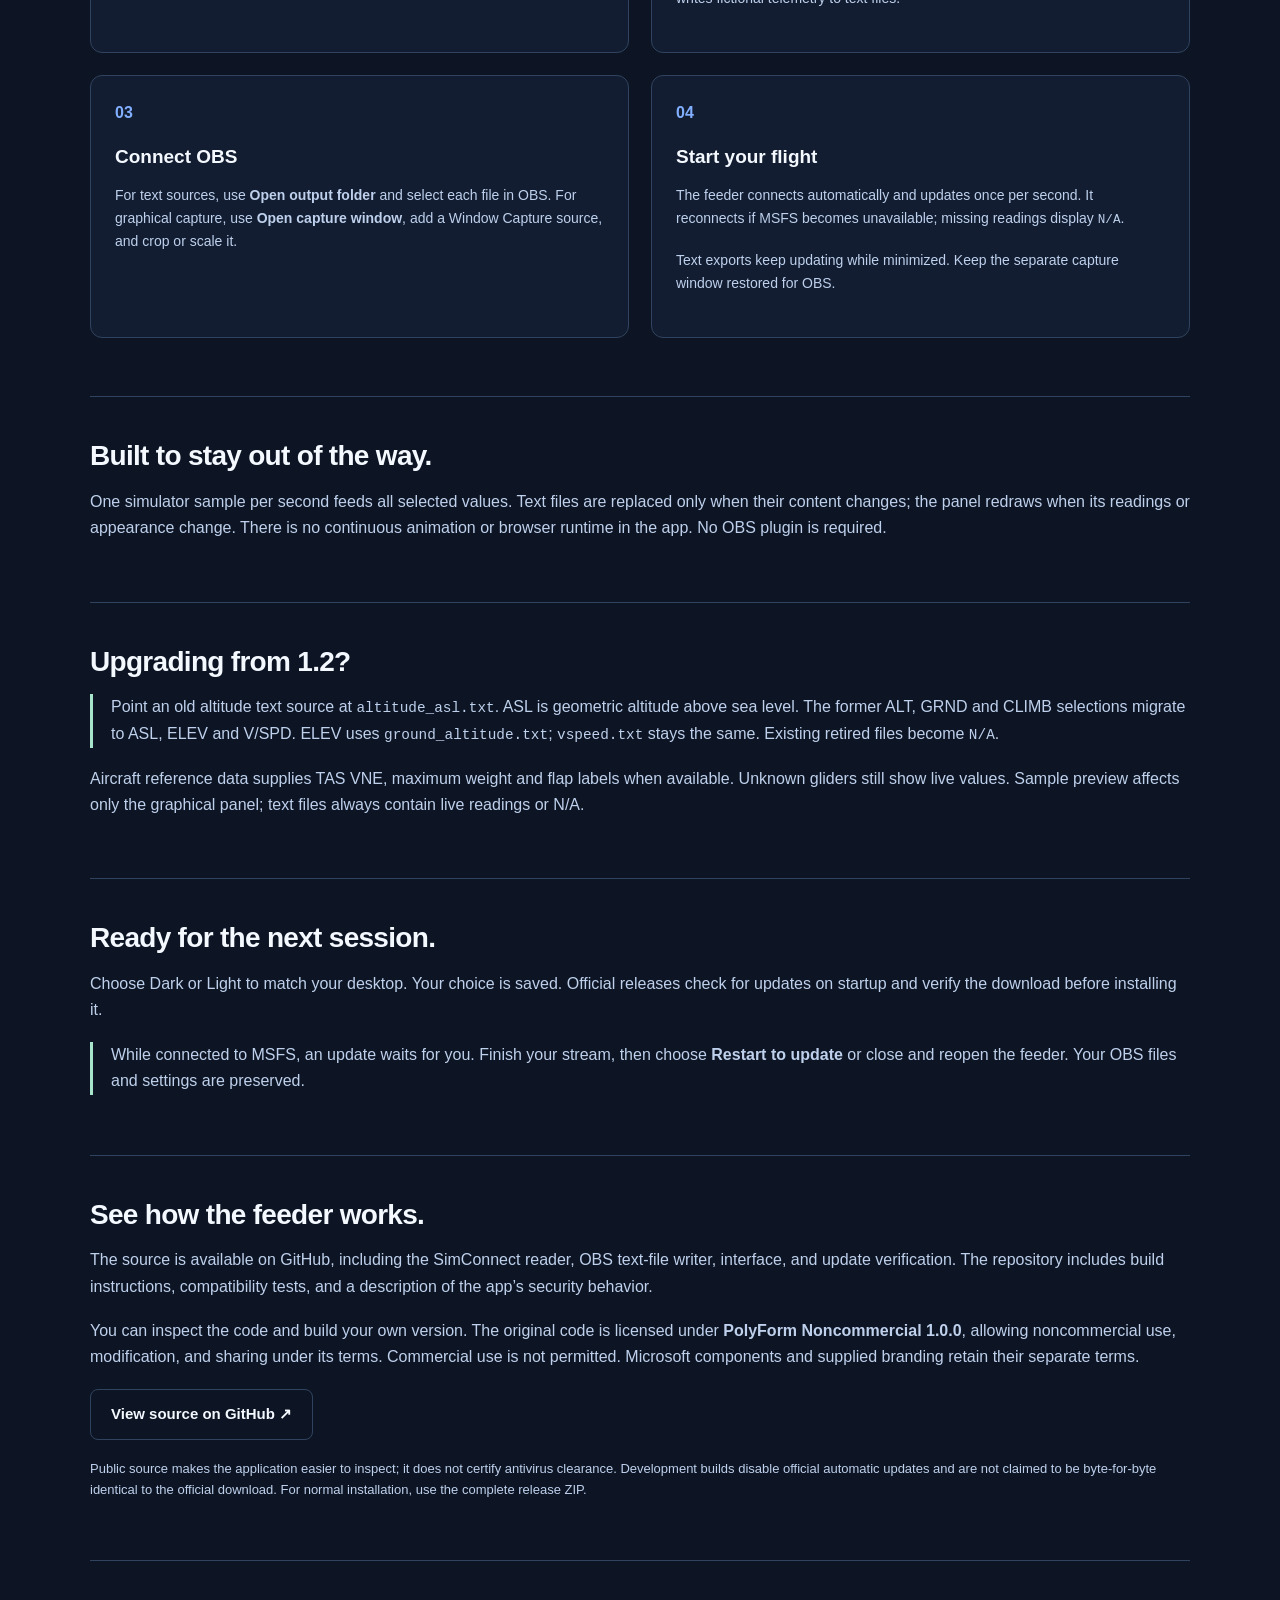
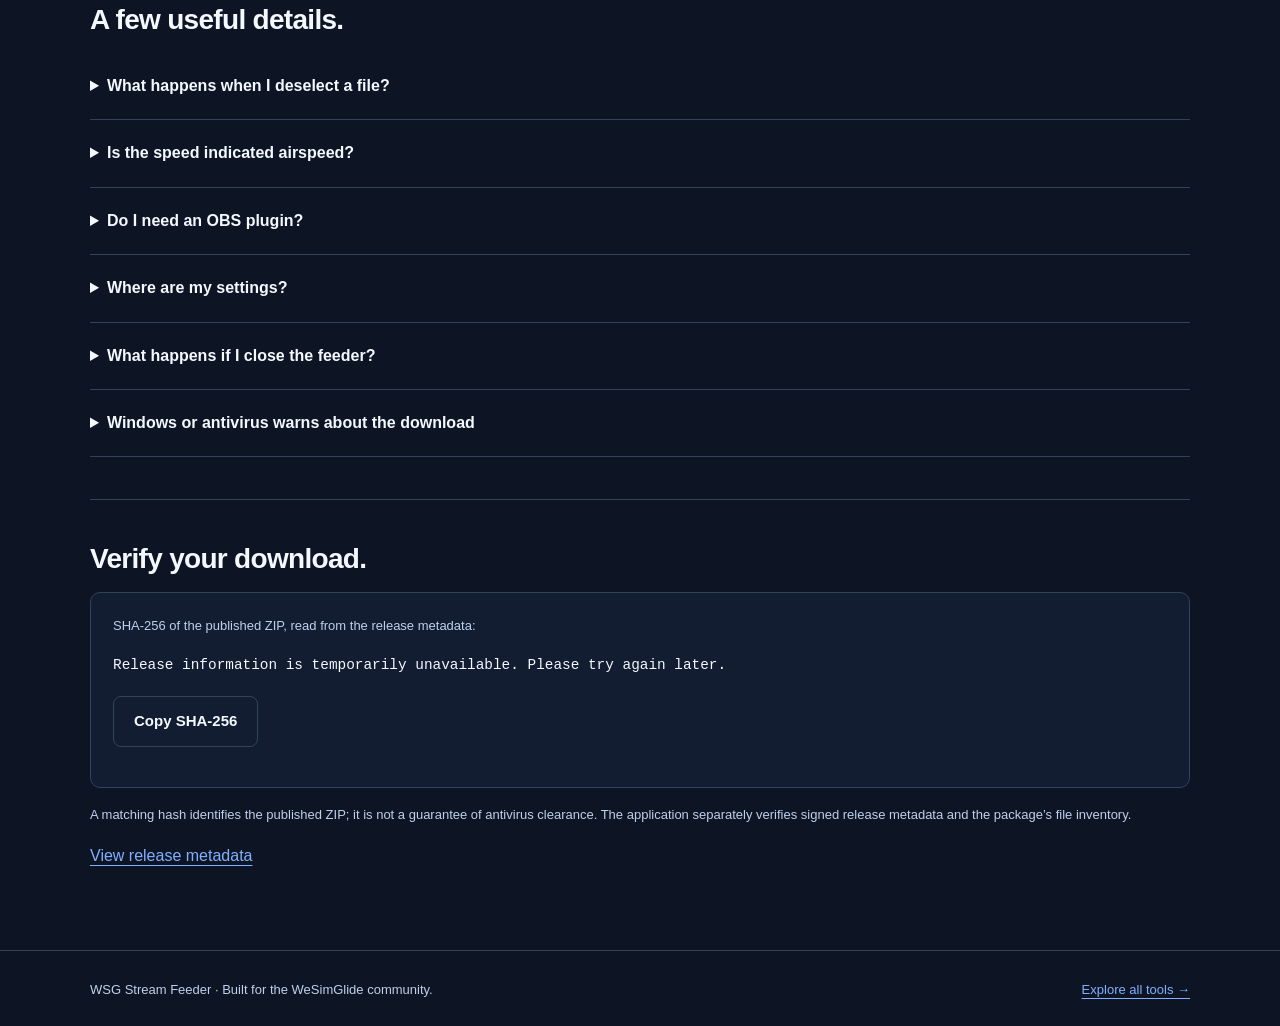
==== commit bf0de316: "Restore minimized main window alongside capture session" ====
--- a/web/WSG-Stream-Feeder.html
+++ b/web/WSG-Stream-Feeder.html
@@ -70,7 +70,7 @@
         <li><strong>Vertical rate and MC:</strong> ft/min, m/s or kt</li><li><strong>Wind speed:</strong> kt, km/h, mph or m/s</li>
         <li><strong>Weight:</strong> kg or lb</li><li><strong>Temperature:</strong> °C or °F</li><li><strong>Pressure:</strong> hPa or inHg</li>
       </ul>
-      <p class="muted">Adjust panel size to scale its text and graphics together. Dark/Light themes apply to both windows. Your saved selections, order, units and appearance are remembered. The main window also remembers its position, size and maximized state. The capture window remembers its position and width; its height still fits your selected rows. If it was open when you exited the app, it reopens automatically, including its minimized state. Close the capture window yourself to keep it closed on the next launch.</p>
+      <p class="muted">Adjust panel size to scale its text and graphics together. Dark/Light themes apply to both windows. Your saved selections, order, units and appearance are remembered. The main window also remembers its position, size and maximized or minimized state. The capture window remembers its position and width; its height still fits your selected rows. If it was open when you exited the app, it reopens automatically, including its minimized state. Close the capture window yourself to keep it closed on the next launch.</p>
     </section>
     <section class="section" id="setup"><h2>From download to overlay.</h2>
       <ol class="steps feeder-steps">
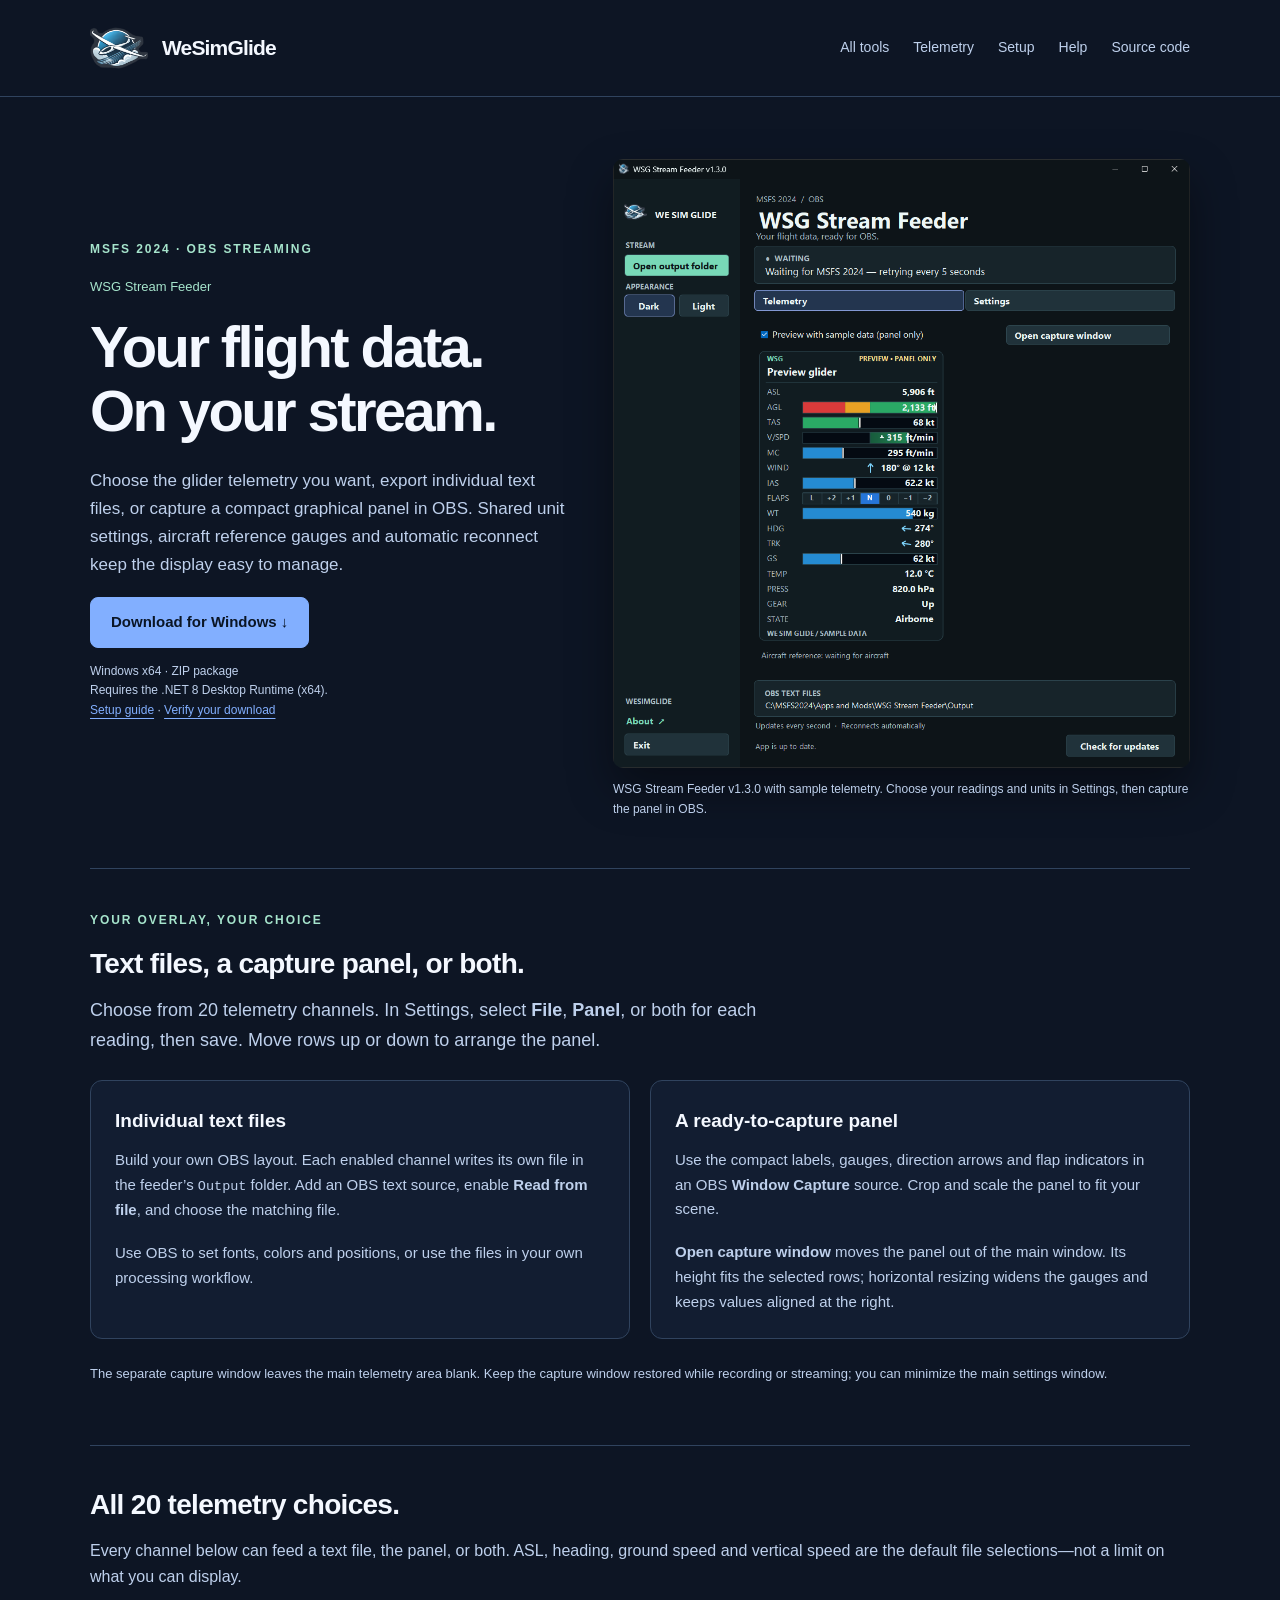
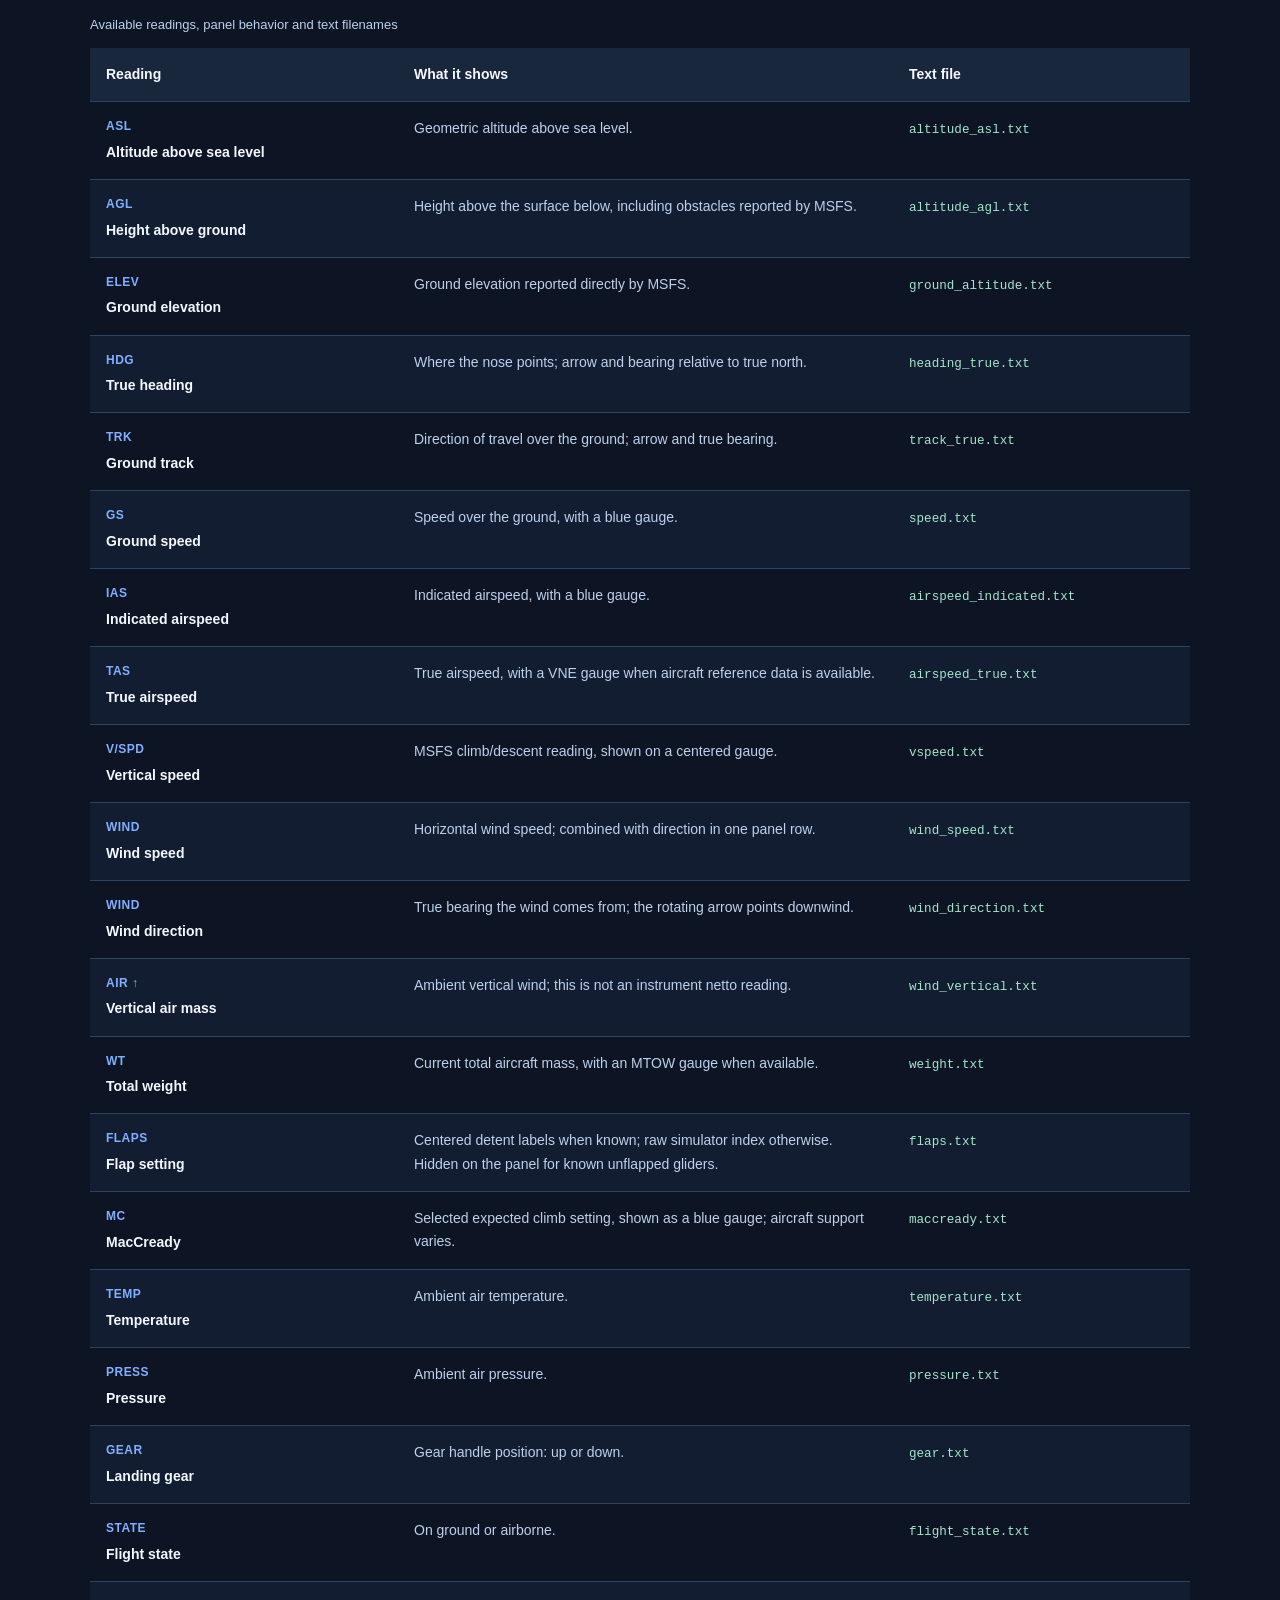
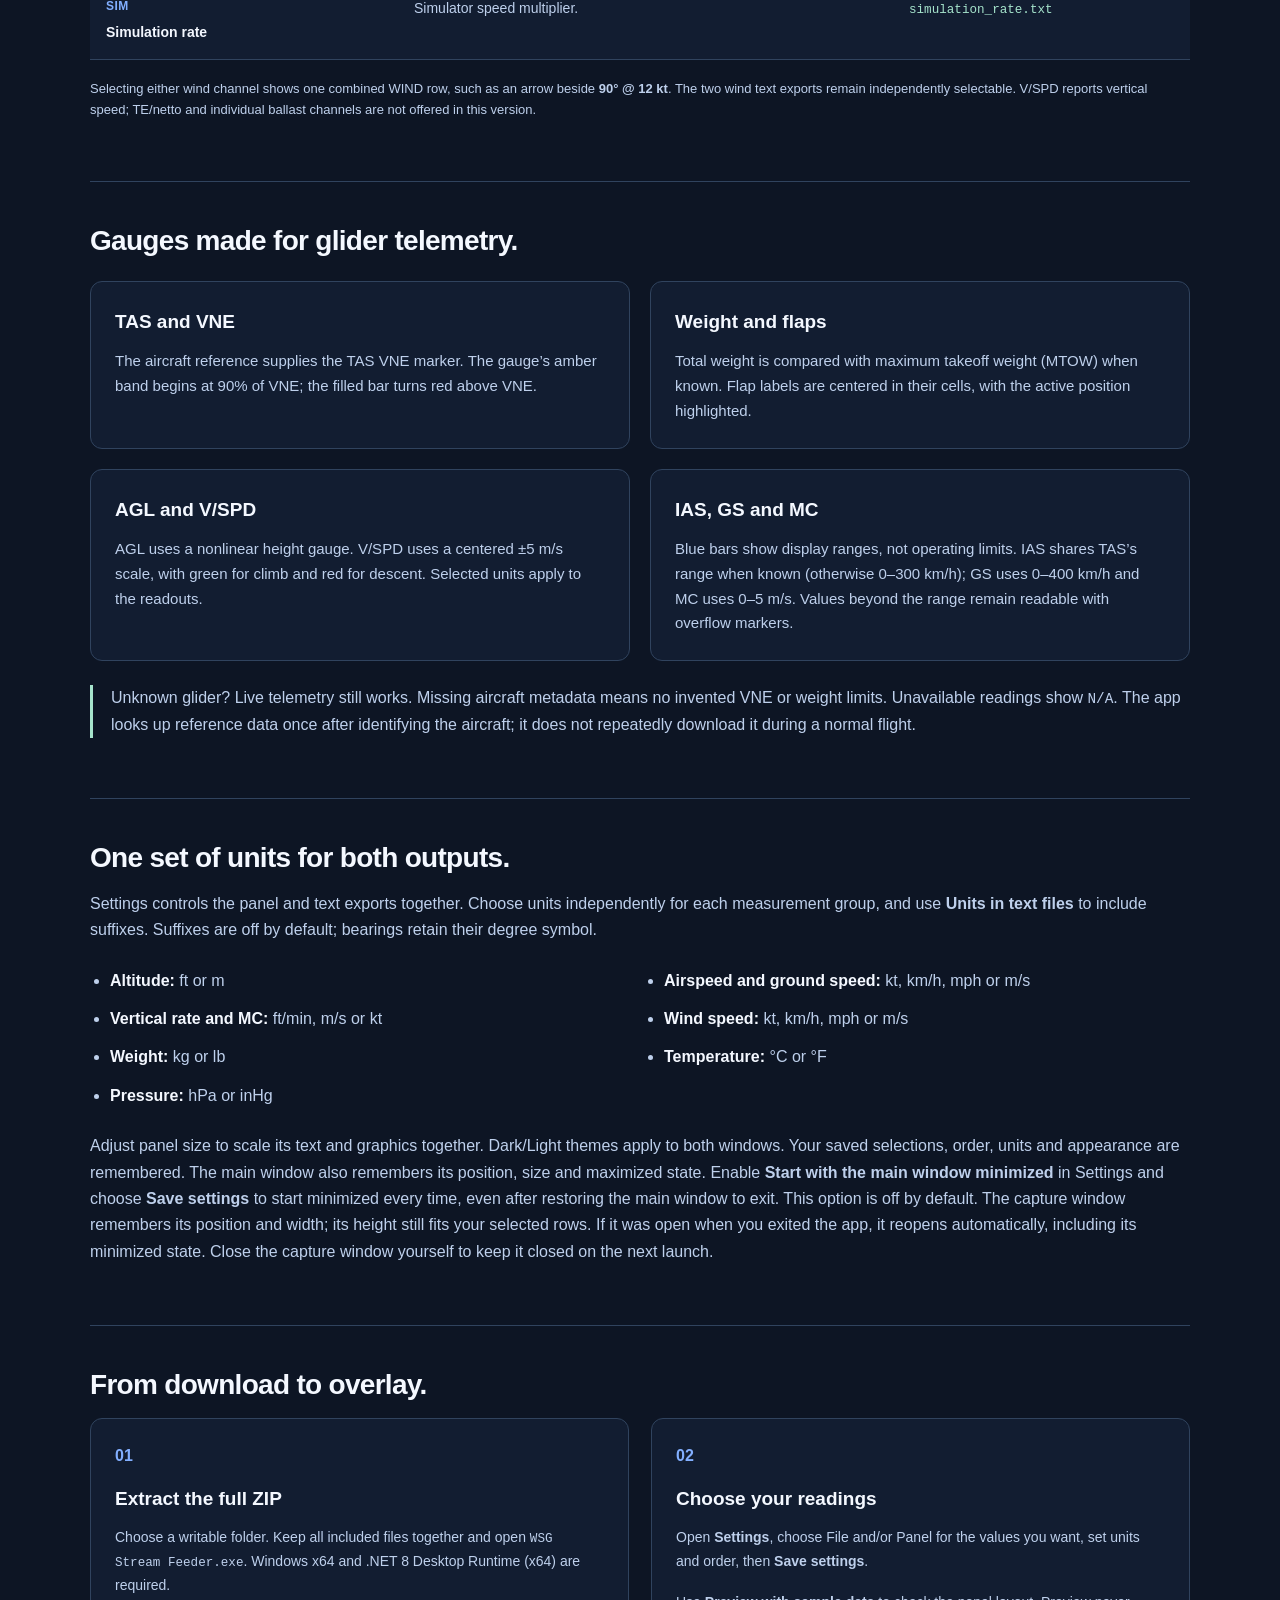
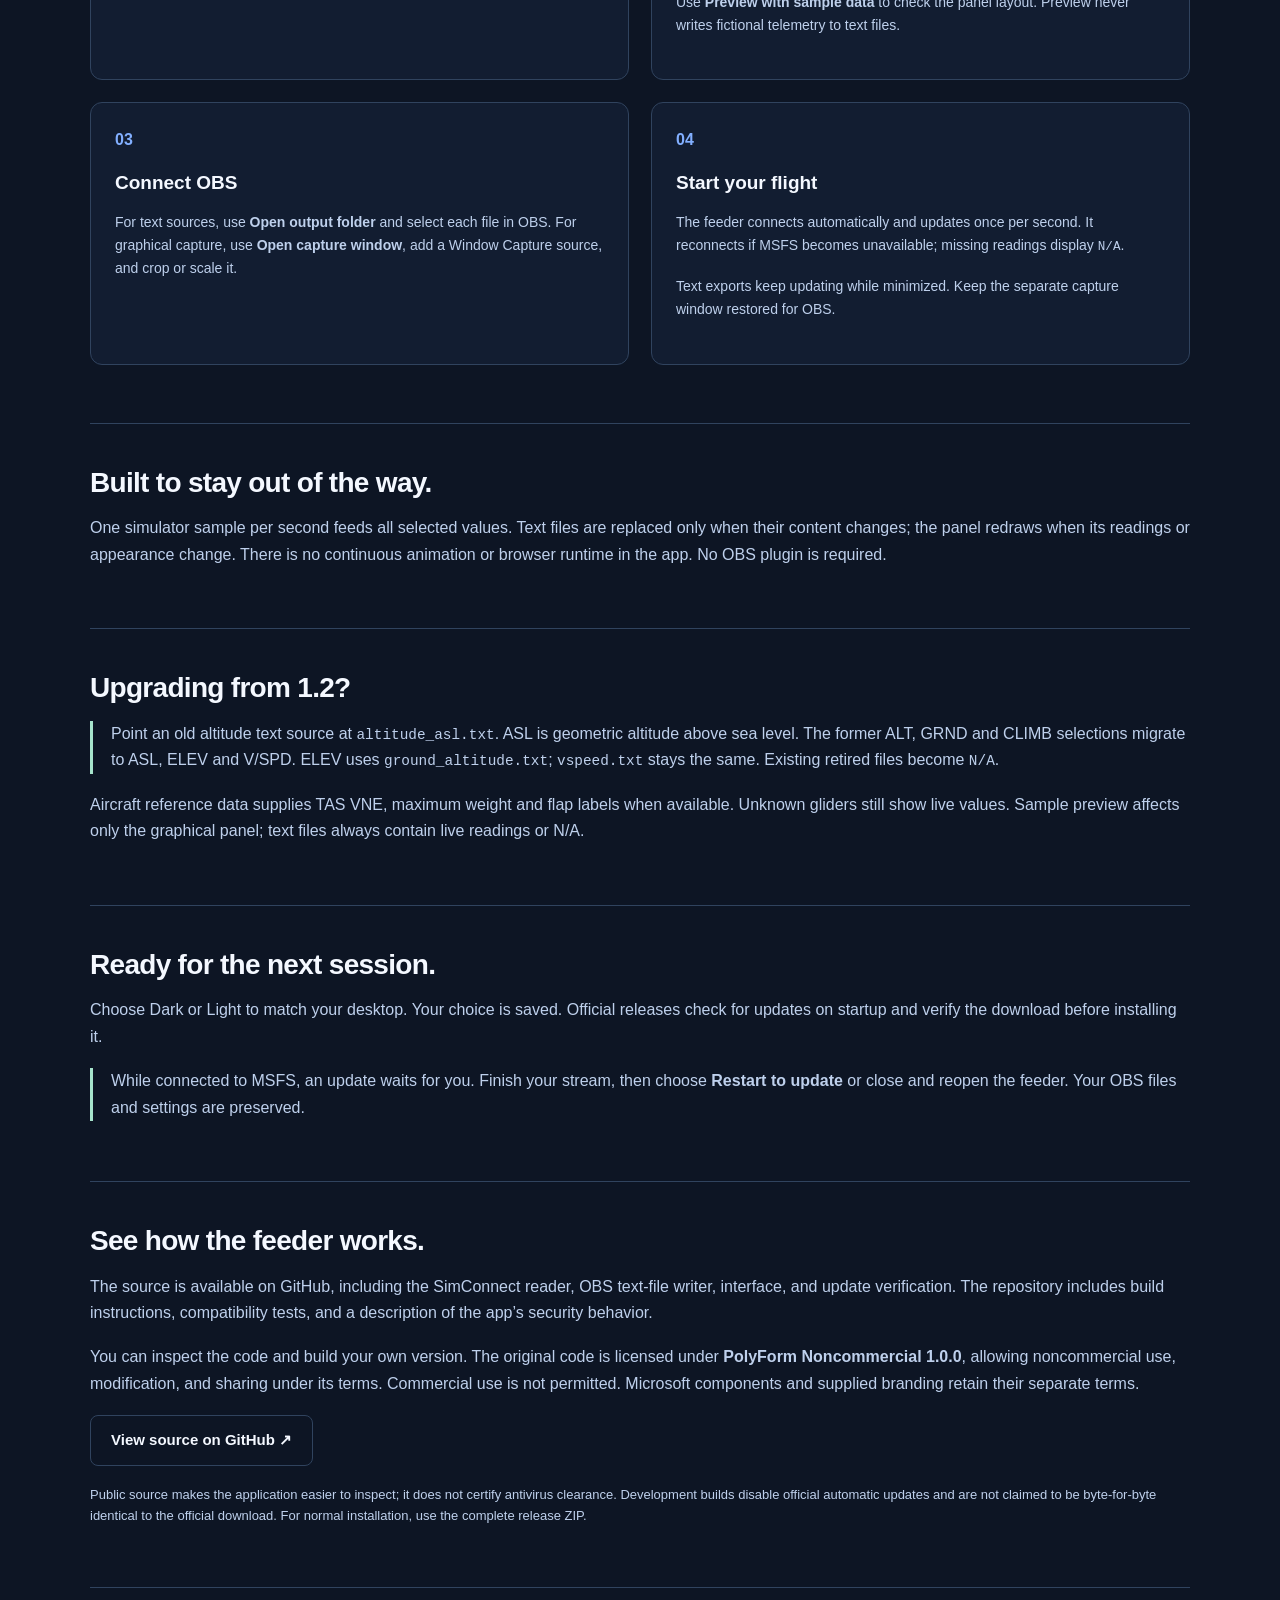
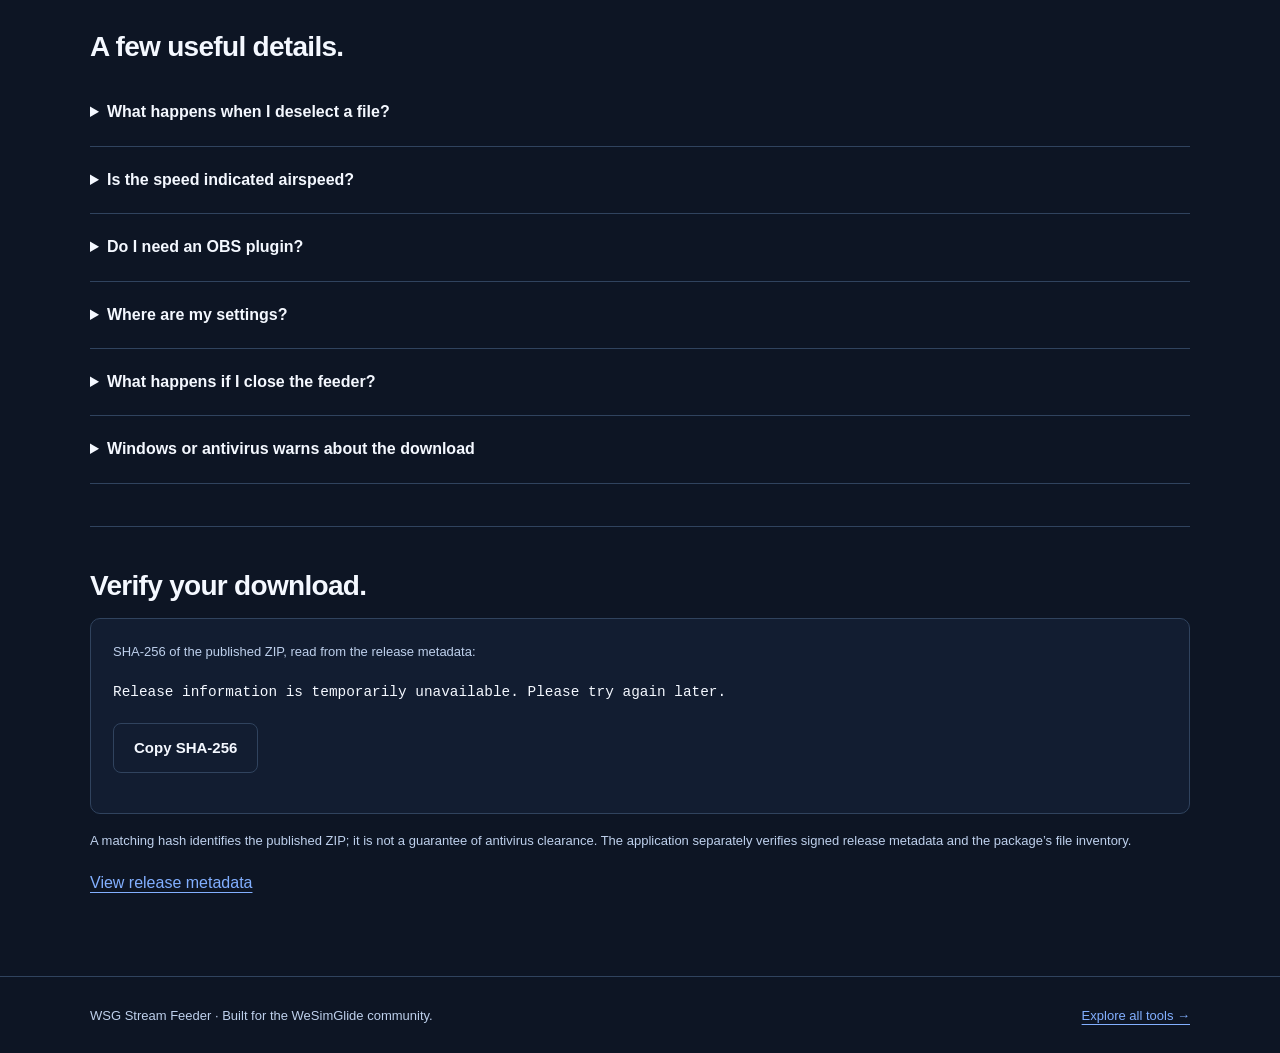
==== commit 63862597: "Release 1.3.3 with explicit minimized startup setting" ====
--- a/web/WSG-Stream-Feeder.html
+++ b/web/WSG-Stream-Feeder.html
@@ -70,7 +70,7 @@
         <li><strong>Vertical rate and MC:</strong> ft/min, m/s or kt</li><li><strong>Wind speed:</strong> kt, km/h, mph or m/s</li>
         <li><strong>Weight:</strong> kg or lb</li><li><strong>Temperature:</strong> °C or °F</li><li><strong>Pressure:</strong> hPa or inHg</li>
       </ul>
-      <p class="muted">Adjust panel size to scale its text and graphics together. Dark/Light themes apply to both windows. Your saved selections, order, units and appearance are remembered. The main window also remembers its position, size and maximized or minimized state. The capture window remembers its position and width; its height still fits your selected rows. If it was open when you exited the app, it reopens automatically, including its minimized state. Close the capture window yourself to keep it closed on the next launch.</p>
+      <p class="muted">Adjust panel size to scale its text and graphics together. Dark/Light themes apply to both windows. Your saved selections, order, units and appearance are remembered. The main window also remembers its position, size and maximized state. Enable <strong>Start with the main window minimized</strong> in Settings and choose <strong>Save settings</strong> to start minimized every time, even after restoring the main window to exit. This option is off by default. The capture window remembers its position and width; its height still fits your selected rows. If it was open when you exited the app, it reopens automatically, including its minimized state. Close the capture window yourself to keep it closed on the next launch.</p>
     </section>
     <section class="section" id="setup"><h2>From download to overlay.</h2>
       <ol class="steps feeder-steps">
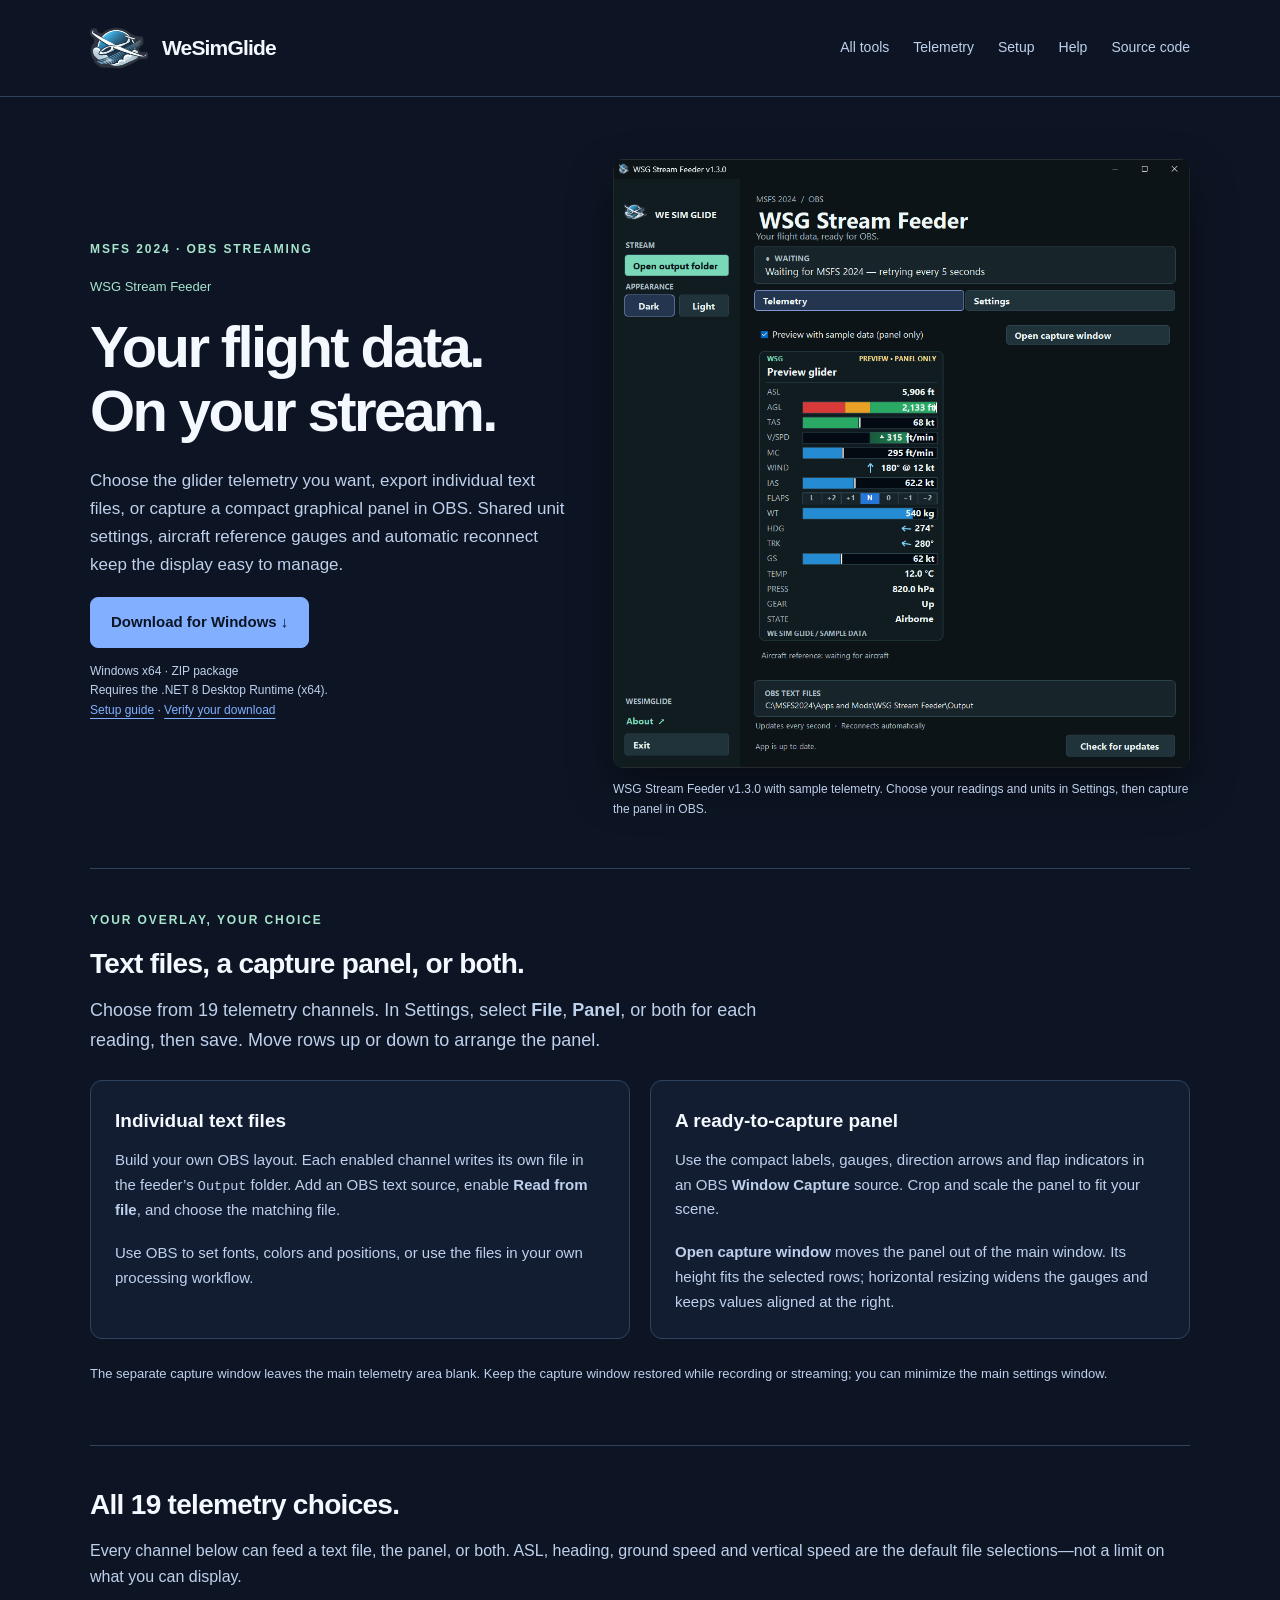
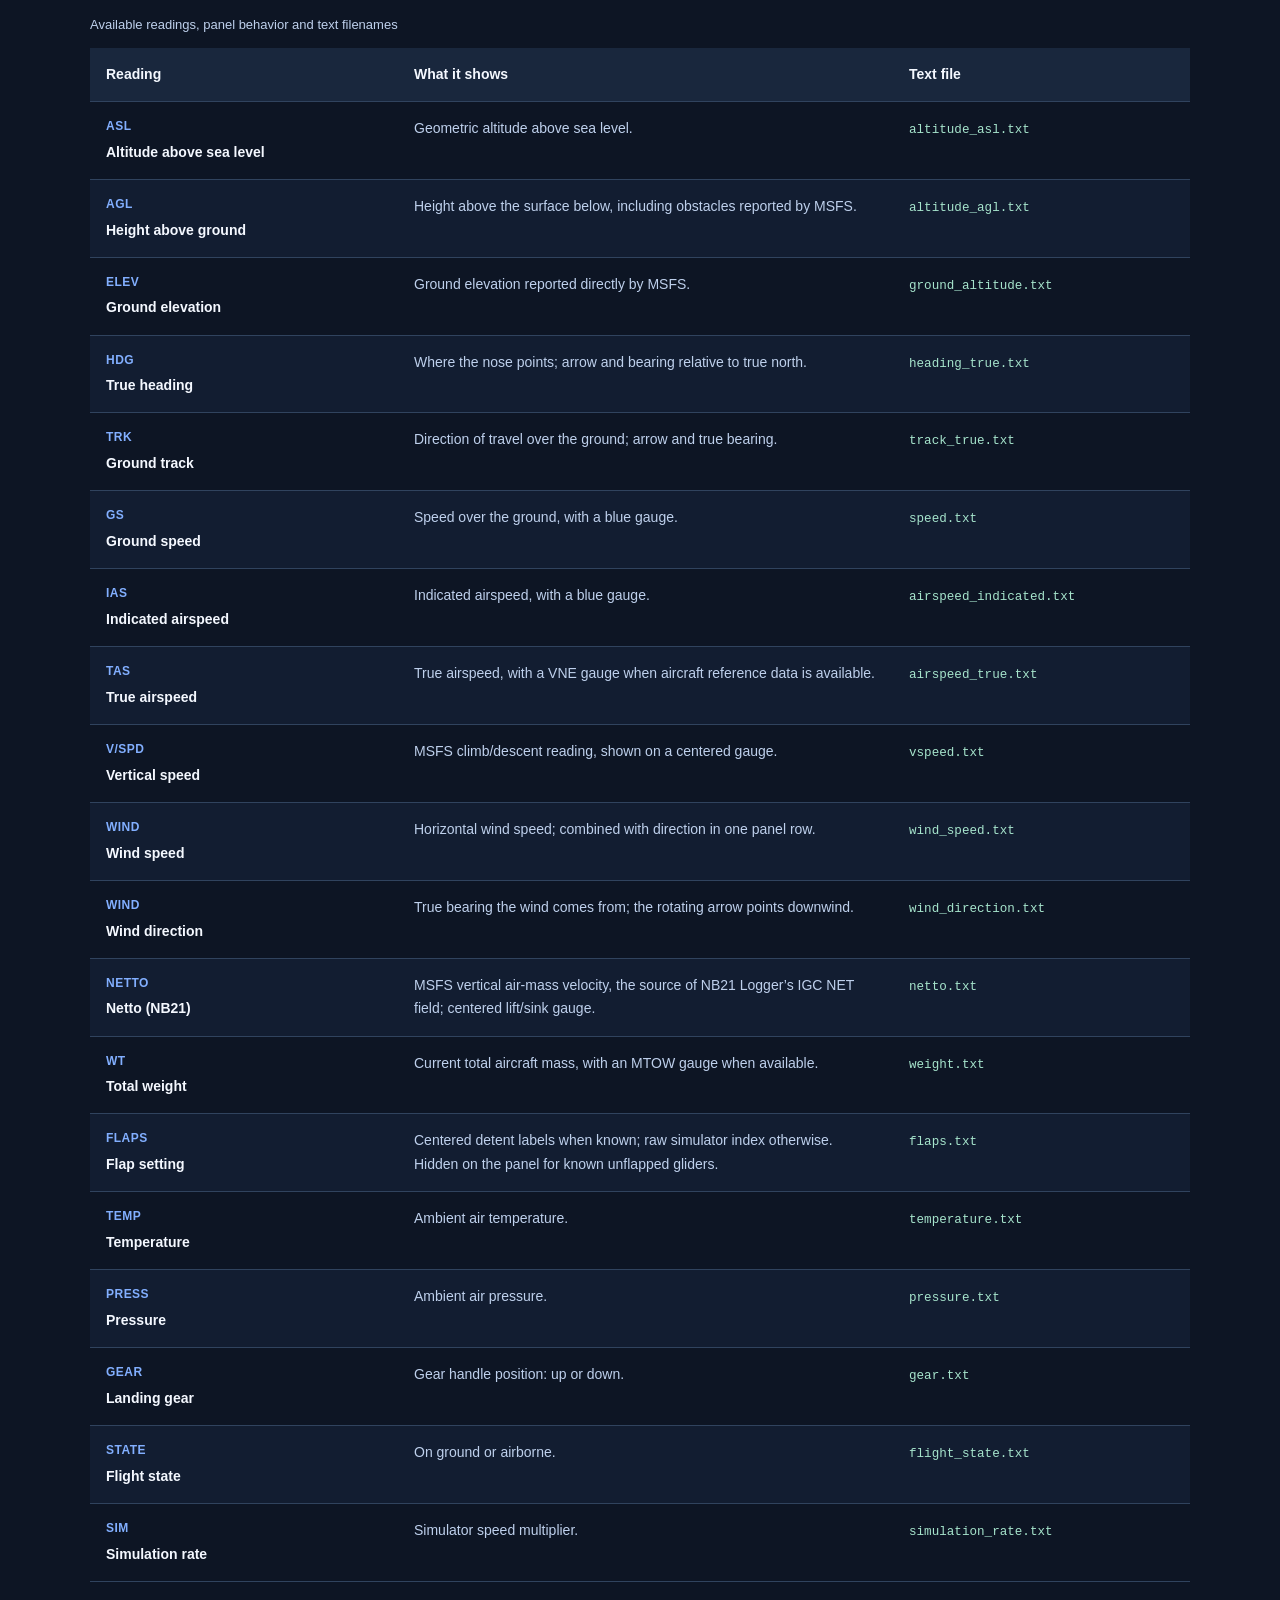
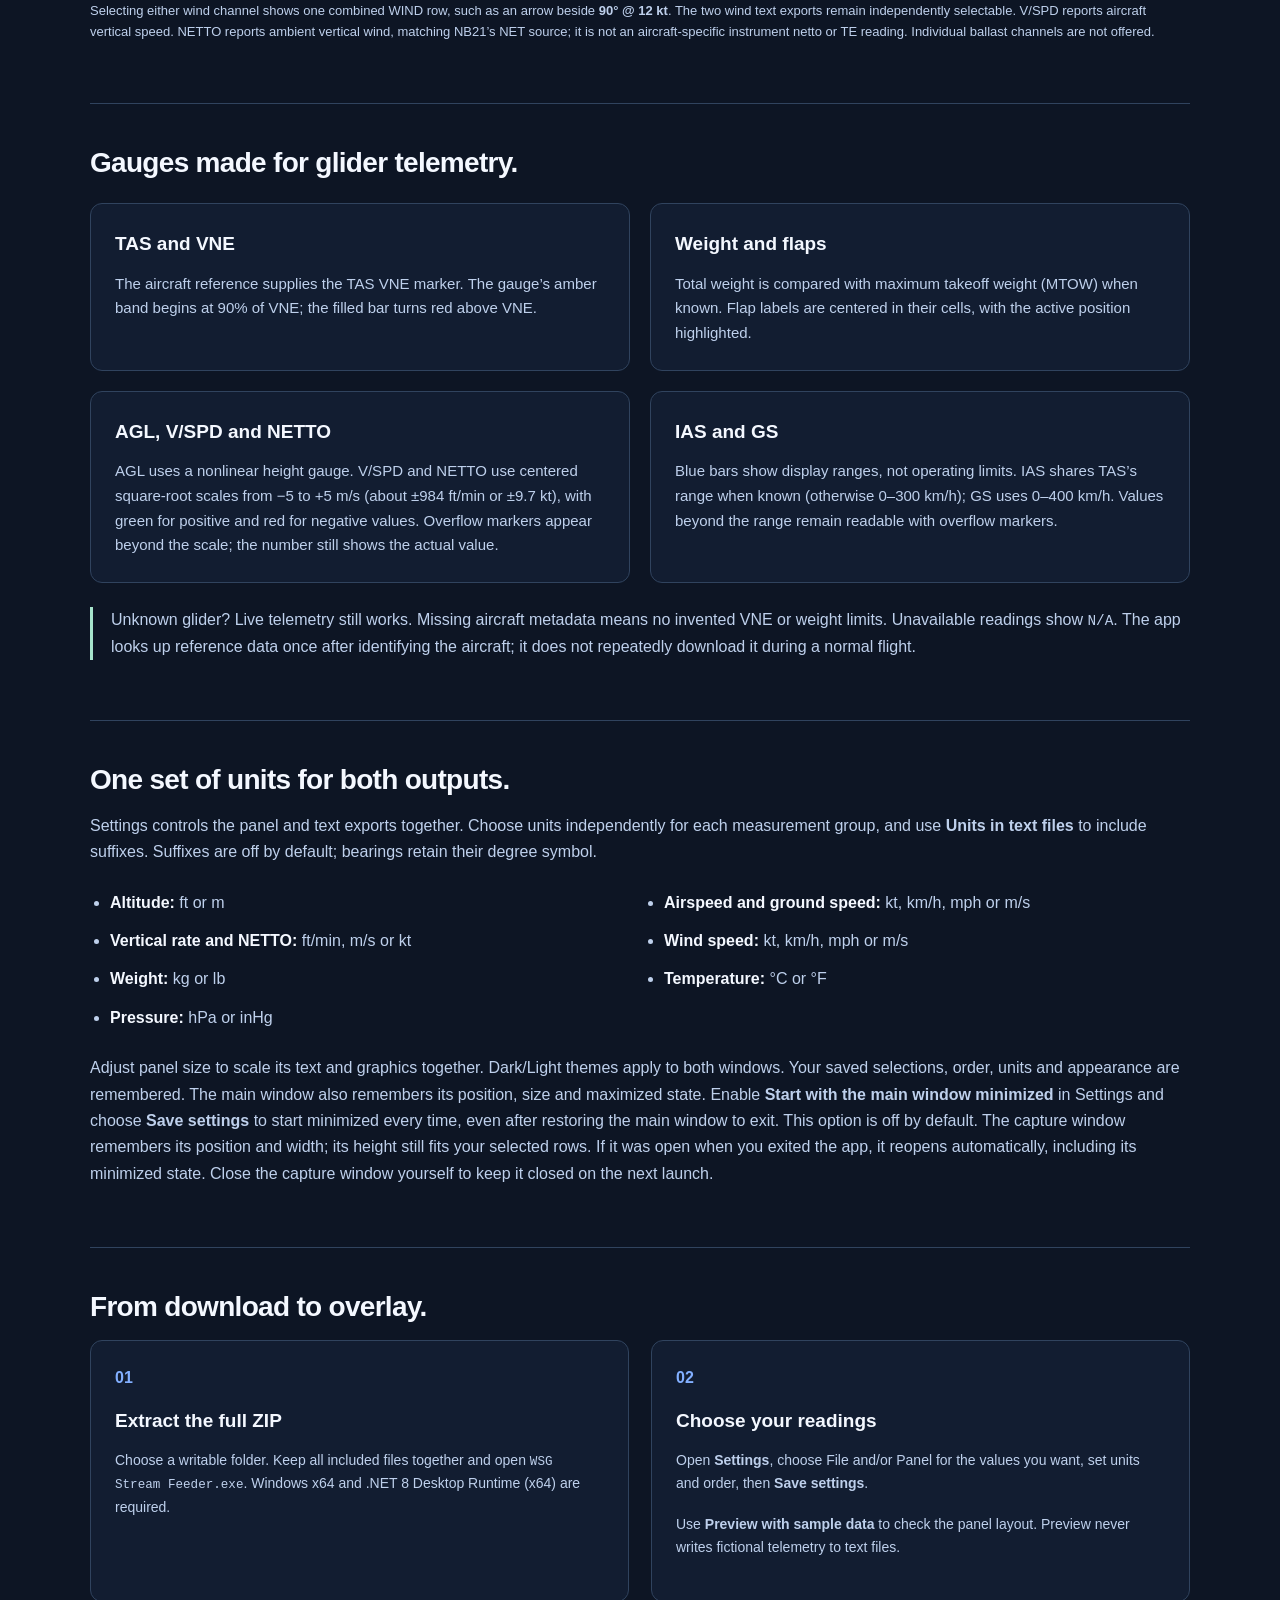
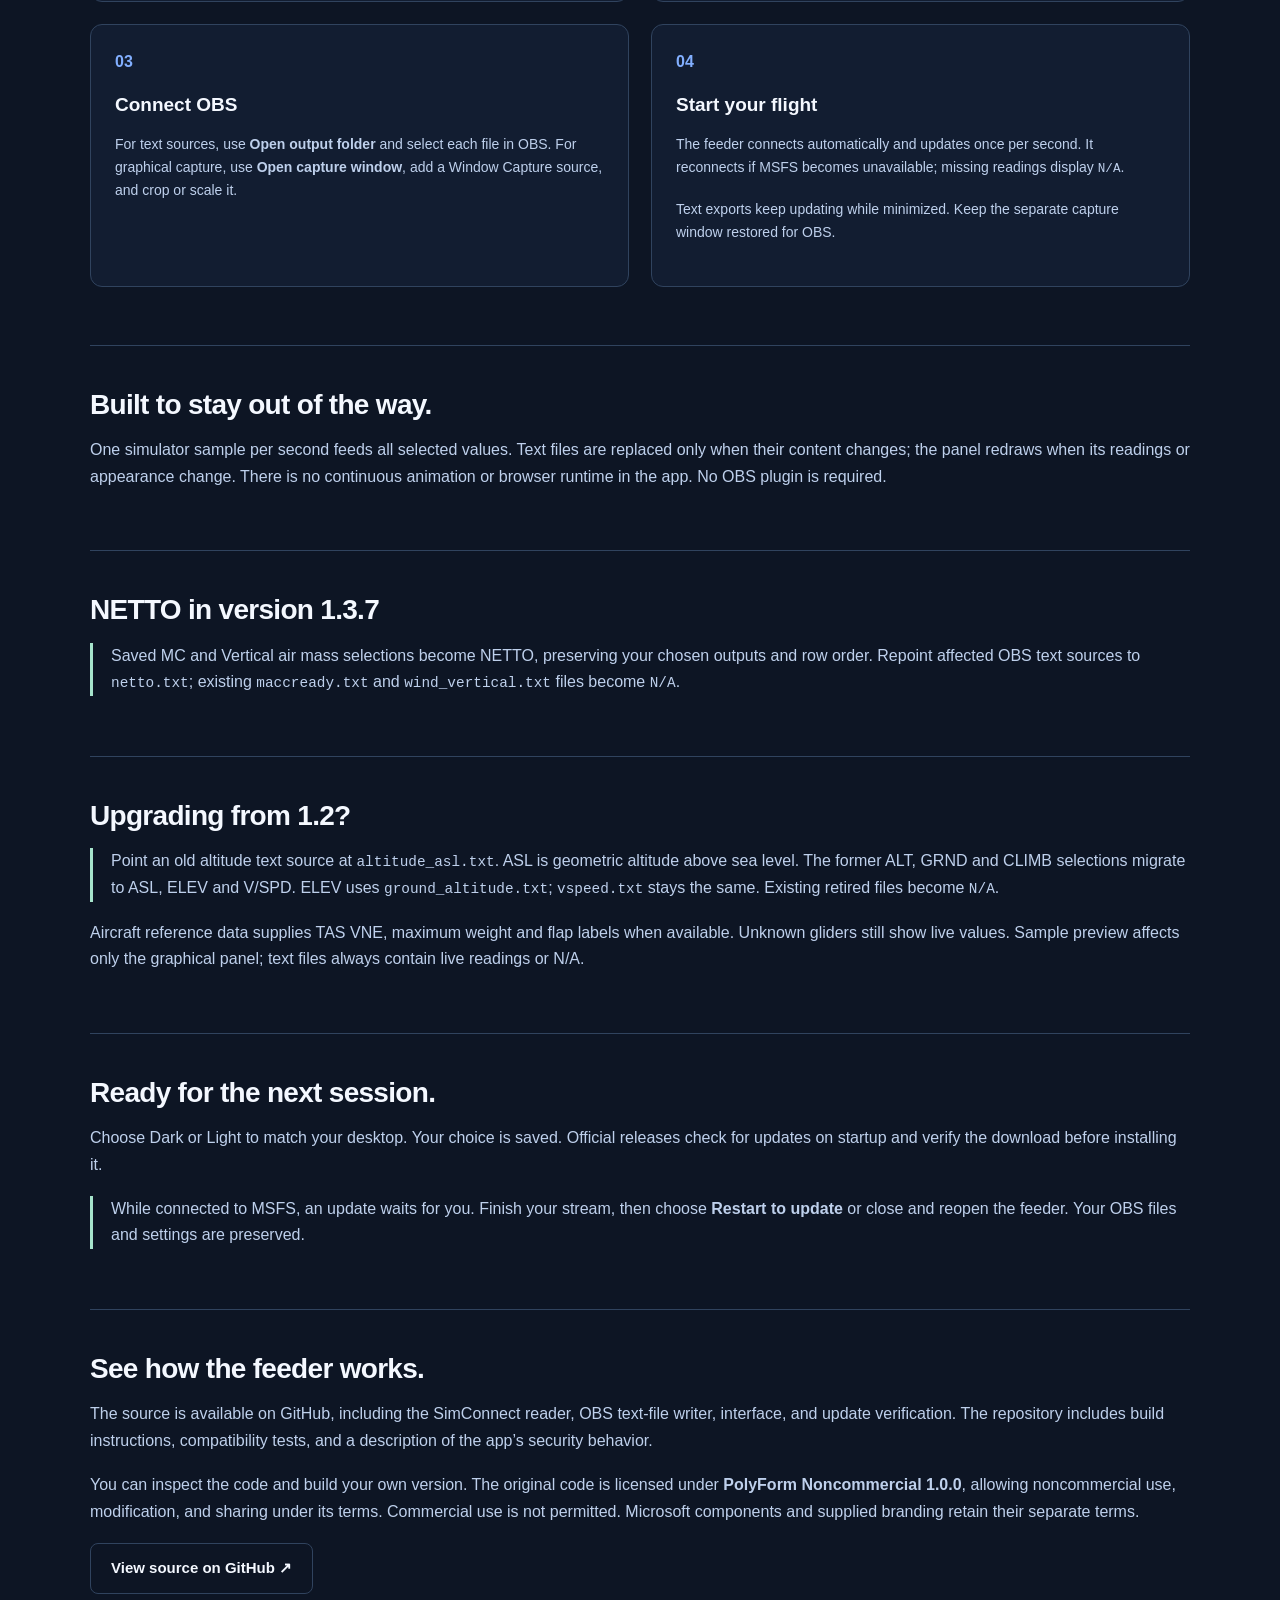
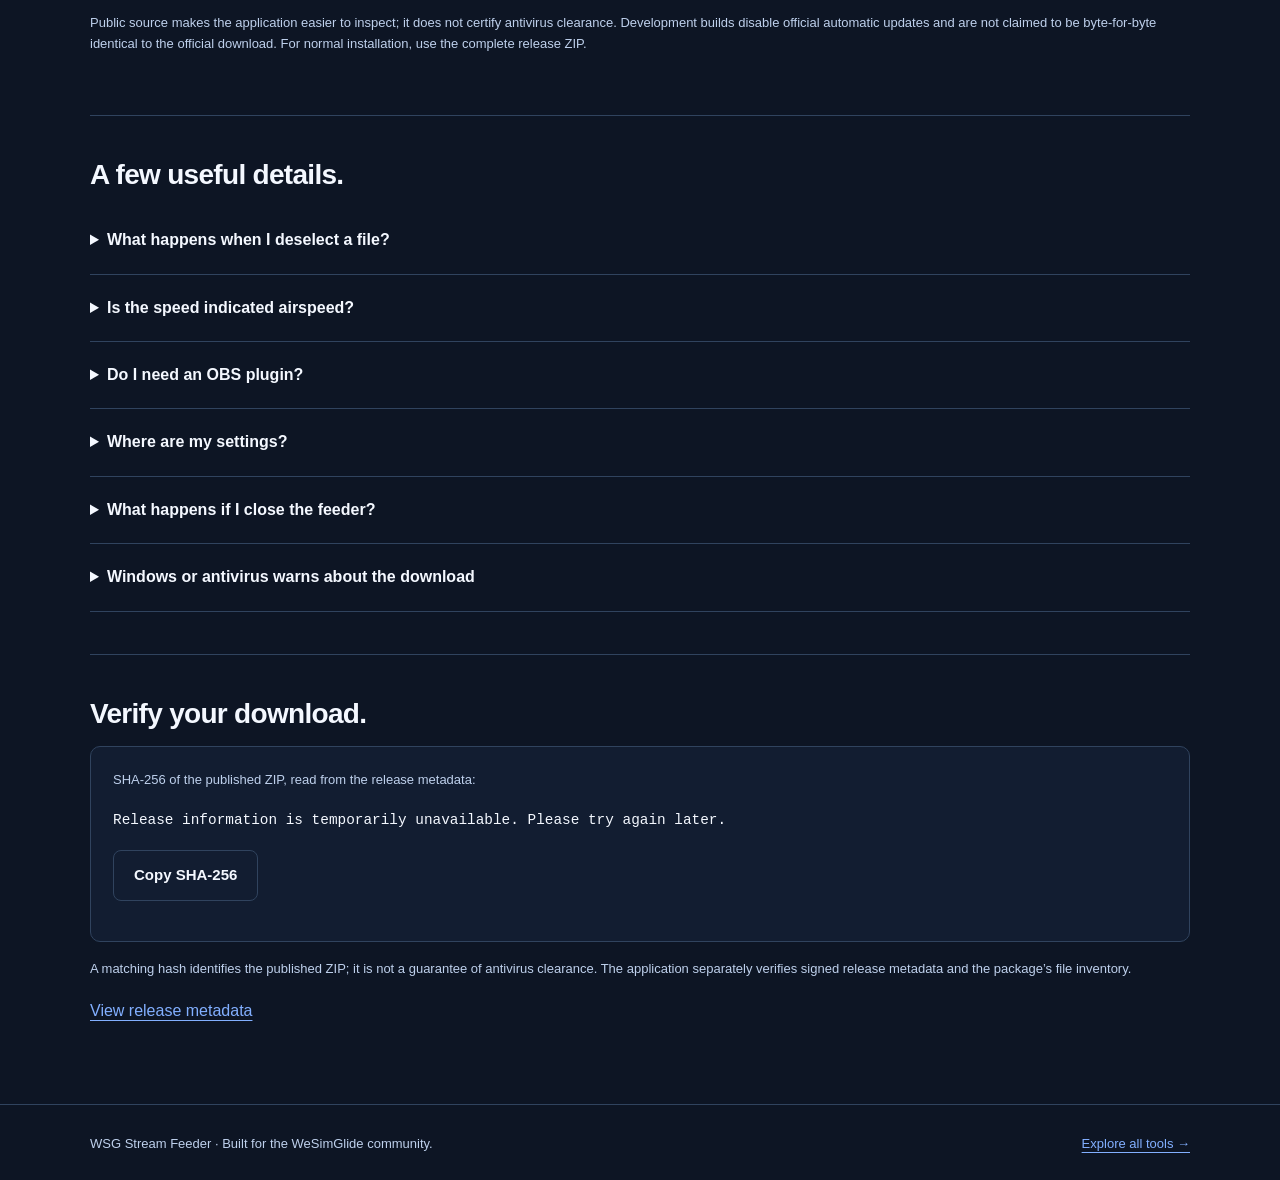
==== commit 36b00a5f: "Replace MC gauge with NB21 NETTO telemetry and migrate selections" ====
--- a/web/WSG-Stream-Feeder.html
+++ b/web/WSG-Stream-Feeder.html
@@ -14,7 +14,7 @@
     <section class="section" id="outputs" aria-labelledby="outputs-title">
       <p class="eyebrow">Your overlay, your choice</p>
       <h2 id="outputs-title">Text files, a capture panel, or both.</h2>
-      <p class="lead">Choose from 20 telemetry channels. In Settings, select <strong>File</strong>, <strong>Panel</strong>, or both for each reading, then save. Move rows up or down to arrange the panel.</p>
+      <p class="lead">Choose from 19 telemetry channels. In Settings, select <strong>File</strong>, <strong>Panel</strong>, or both for each reading, then save. Move rows up or down to arrange the panel.</p>
       <div class="output-options">
         <article class="feature-card"><h3>Individual text files</h3><p>Build your own OBS layout. Each enabled channel writes its own file in the feeder’s <code>Output</code> folder. Add an OBS text source, enable <strong>Read from file</strong>, and choose the matching file.</p><p>Use OBS to set fonts, colors and positions, or use the files in your own processing workflow.</p></article>
         <article class="feature-card"><h3>A ready-to-capture panel</h3><p>Use the compact labels, gauges, direction arrows and flap indicators in an OBS <strong>Window Capture</strong> source. Crop and scale the panel to fit your scene.</p><p><strong>Open capture window</strong> moves the panel out of the main window. Its height fits the selected rows; horizontal resizing widens the gauges and keeps values aligned at the right.</p></article>
@@ -22,7 +22,7 @@
       <p class="small">The separate capture window leaves the main telemetry area blank. Keep the capture window restored while recording or streaming; you can minimize the main settings window.</p>
     </section>
     <section class="section" id="telemetry" aria-labelledby="values-title">
-      <h2 id="values-title">All 20 telemetry choices.</h2>
+      <h2 id="values-title">All 19 telemetry choices.</h2>
       <p class="muted">Every channel below can feed a text file, the panel, or both. ASL, heading, ground speed and vertical speed are the default file selections—not a limit on what you can display.</p>
       <div class="telemetry-table-wrap"><table class="telemetry-table">
         <caption>Available readings, panel behavior and text filenames</caption>
@@ -39,10 +39,9 @@
             <tr><th scope="row"><span class="telemetry-label">V/SPD</span>Vertical speed</th><td>MSFS climb/descent reading, shown on a centered gauge.</td><td><code>vspeed.txt</code></td></tr>
             <tr><th scope="row"><span class="telemetry-label">WIND</span>Wind speed</th><td>Horizontal wind speed; combined with direction in one panel row.</td><td><code>wind_speed.txt</code></td></tr>
             <tr><th scope="row"><span class="telemetry-label">WIND</span>Wind direction</th><td>True bearing the wind comes from; the rotating arrow points downwind.</td><td><code>wind_direction.txt</code></td></tr>
-            <tr><th scope="row"><span class="telemetry-label">AIR ↑</span>Vertical air mass</th><td>Ambient vertical wind; this is not an instrument netto reading.</td><td><code>wind_vertical.txt</code></td></tr>
+            <tr><th scope="row"><span class="telemetry-label">NETTO</span>Netto (NB21)</th><td>MSFS vertical air-mass velocity, the source of NB21 Logger’s IGC NET field; centered lift/sink gauge.</td><td><code>netto.txt</code></td></tr>
             <tr><th scope="row"><span class="telemetry-label">WT</span>Total weight</th><td>Current total aircraft mass, with an MTOW gauge when available.</td><td><code>weight.txt</code></td></tr>
             <tr><th scope="row"><span class="telemetry-label">FLAPS</span>Flap setting</th><td>Centered detent labels when known; raw simulator index otherwise. Hidden on the panel for known unflapped gliders.</td><td><code>flaps.txt</code></td></tr>
-            <tr><th scope="row"><span class="telemetry-label">MC</span>MacCready</th><td>Selected expected climb setting, shown as a blue gauge; aircraft support varies.</td><td><code>maccready.txt</code></td></tr>
             <tr><th scope="row"><span class="telemetry-label">TEMP</span>Temperature</th><td>Ambient air temperature.</td><td><code>temperature.txt</code></td></tr>
             <tr><th scope="row"><span class="telemetry-label">PRESS</span>Pressure</th><td>Ambient air pressure.</td><td><code>pressure.txt</code></td></tr>
             <tr><th scope="row"><span class="telemetry-label">GEAR</span>Landing gear</th><td>Gear handle position: up or down.</td><td><code>gear.txt</code></td></tr>
@@ -50,15 +49,15 @@
             <tr><th scope="row"><span class="telemetry-label">SIM</span>Simulation rate</th><td>Simulator speed multiplier.</td><td><code>simulation_rate.txt</code></td></tr>
         </tbody>
       </table></div>
-      <p class="small">Selecting either wind channel shows one combined WIND row, such as an arrow beside <strong>90° @ 12 kt</strong>. The two wind text exports remain independently selectable. V/SPD reports vertical speed; TE/netto and individual ballast channels are not offered in this version.</p>
+      <p class="small">Selecting either wind channel shows one combined WIND row, such as an arrow beside <strong>90° @ 12 kt</strong>. The two wind text exports remain independently selectable. V/SPD reports aircraft vertical speed. NETTO reports ambient vertical wind, matching NB21’s NET source; it is not an aircraft-specific instrument netto or TE reading. Individual ballast channels are not offered.</p>
     </section>
     <section class="section" id="gauges" aria-labelledby="gauges-title">
       <h2 id="gauges-title">Gauges made for glider telemetry.</h2>
       <div class="gauge-grid">
         <article class="feature-card"><h3>TAS and VNE</h3><p>The aircraft reference supplies the TAS VNE marker. The gauge’s amber band begins at 90% of VNE; the filled bar turns red above VNE.</p></article>
         <article class="feature-card"><h3>Weight and flaps</h3><p>Total weight is compared with maximum takeoff weight (MTOW) when known. Flap labels are centered in their cells, with the active position highlighted.</p></article>
-        <article class="feature-card"><h3>AGL and V/SPD</h3><p>AGL uses a nonlinear height gauge. V/SPD uses a centered ±5 m/s scale, with green for climb and red for descent. Selected units apply to the readouts.</p></article>
-        <article class="feature-card"><h3>IAS, GS and MC</h3><p>Blue bars show display ranges, not operating limits. IAS shares TAS’s range when known (otherwise 0–300 km/h); GS uses 0–400 km/h and MC uses 0–5 m/s. Values beyond the range remain readable with overflow markers.</p></article>
+        <article class="feature-card"><h3>AGL, V/SPD and NETTO</h3><p>AGL uses a nonlinear height gauge. V/SPD and NETTO use centered square-root scales from −5 to +5 m/s (about ±984 ft/min or ±9.7 kt), with green for positive and red for negative values. Overflow markers appear beyond the scale; the number still shows the actual value.</p></article>
+        <article class="feature-card"><h3>IAS and GS</h3><p>Blue bars show display ranges, not operating limits. IAS shares TAS’s range when known (otherwise 0–300 km/h); GS uses 0–400 km/h. Values beyond the range remain readable with overflow markers.</p></article>
       </div>
       <p class="notice">Unknown glider? Live telemetry still works. Missing aircraft metadata means no invented VNE or weight limits. Unavailable readings show <code>N/A</code>. The app looks up reference data once after identifying the aircraft; it does not repeatedly download it during a normal flight.</p>
     </section>
@@ -67,7 +66,7 @@
       <p class="muted">Settings controls the panel and text exports together. Choose units independently for each measurement group, and use <strong>Units in text files</strong> to include suffixes. Suffixes are off by default; bearings retain their degree symbol.</p>
       <ul class="unit-list">
         <li><strong>Altitude:</strong> ft or m</li><li><strong>Airspeed and ground speed:</strong> kt, km/h, mph or m/s</li>
-        <li><strong>Vertical rate and MC:</strong> ft/min, m/s or kt</li><li><strong>Wind speed:</strong> kt, km/h, mph or m/s</li>
+        <li><strong>Vertical rate and NETTO:</strong> ft/min, m/s or kt</li><li><strong>Wind speed:</strong> kt, km/h, mph or m/s</li>
         <li><strong>Weight:</strong> kg or lb</li><li><strong>Temperature:</strong> °C or °F</li><li><strong>Pressure:</strong> hPa or inHg</li>
       </ul>
       <p class="muted">Adjust panel size to scale its text and graphics together. Dark/Light themes apply to both windows. Your saved selections, order, units and appearance are remembered. The main window also remembers its position, size and maximized state. Enable <strong>Start with the main window minimized</strong> in Settings and choose <strong>Save settings</strong> to start minimized every time, even after restoring the main window to exit. This option is off by default. The capture window remembers its position and width; its height still fits your selected rows. If it was open when you exited the app, it reopens automatically, including its minimized state. Close the capture window yourself to keep it closed on the next launch.</p>
@@ -81,6 +80,7 @@
       </ol>
     </section>
     <section class="section" aria-labelledby="performance-title"><h2 id="performance-title">Built to stay out of the way.</h2><p class="muted">One simulator sample per second feeds all selected values. Text files are replaced only when their content changes; the panel redraws when its readings or appearance change. There is no continuous animation or browser runtime in the app. No OBS plugin is required.</p></section>
+    <section class="section"><h2>NETTO in version 1.3.7</h2><p class="notice">Saved MC and Vertical air mass selections become NETTO, preserving your chosen outputs and row order. Repoint affected OBS text sources to <code>netto.txt</code>; existing <code>maccready.txt</code> and <code>wind_vertical.txt</code> files become <code>N/A</code>.</p></section>
     <section class="section"><h2>Upgrading from 1.2?</h2><p class="notice">Point an old altitude text source at <code>altitude_asl.txt</code>. ASL is geometric altitude above sea level. The former ALT, GRND and CLIMB selections migrate to ASL, ELEV and V/SPD. ELEV uses <code>ground_altitude.txt</code>; <code>vspeed.txt</code> stays the same. Existing retired files become <code>N/A</code>.</p><p class="muted">Aircraft reference data supplies TAS VNE, maximum weight and flap labels when available. Unknown gliders still show live values. Sample preview affects only the graphical panel; text files always contain live readings or N/A.</p></section>
     <section class="section"><h2>Ready for the next session.</h2><p class="muted">Choose Dark or Light to match your desktop. Your choice is saved. Official releases check for updates on startup and verify the download before installing it.</p><p class="notice">While connected to MSFS, an update waits for you. Finish your stream, then choose <strong>Restart to update</strong> or close and reopen the feeder. Your OBS files and settings are preserved.</p></section>
     <section class="section" id="source" aria-labelledby="source-title"><h2 id="source-title">See how the feeder works.</h2><p class="muted">The source is available on GitHub, including the SimConnect reader, OBS text-file writer, interface, and update verification. The repository includes build instructions, compatibility tests, and a description of the app’s security behavior.</p><p class="muted">You can inspect the code and build your own version. The original code is licensed under <strong>PolyForm Noncommercial 1.0.0</strong>, allowing noncommercial use, modification, and sharing under its terms. Commercial use is not permitted. Microsoft components and supplied branding retain their separate terms.</p><p><a class="button secondary" href="https://github.com/siglr/WSGStreamFeeder">View source on GitHub ↗</a></p><p class="small">Public source makes the application easier to inspect; it does not certify antivirus clearance. Development builds disable official automatic updates and are not claimed to be byte-for-byte identical to the official download. For normal installation, use the complete release ZIP.</p></section>
